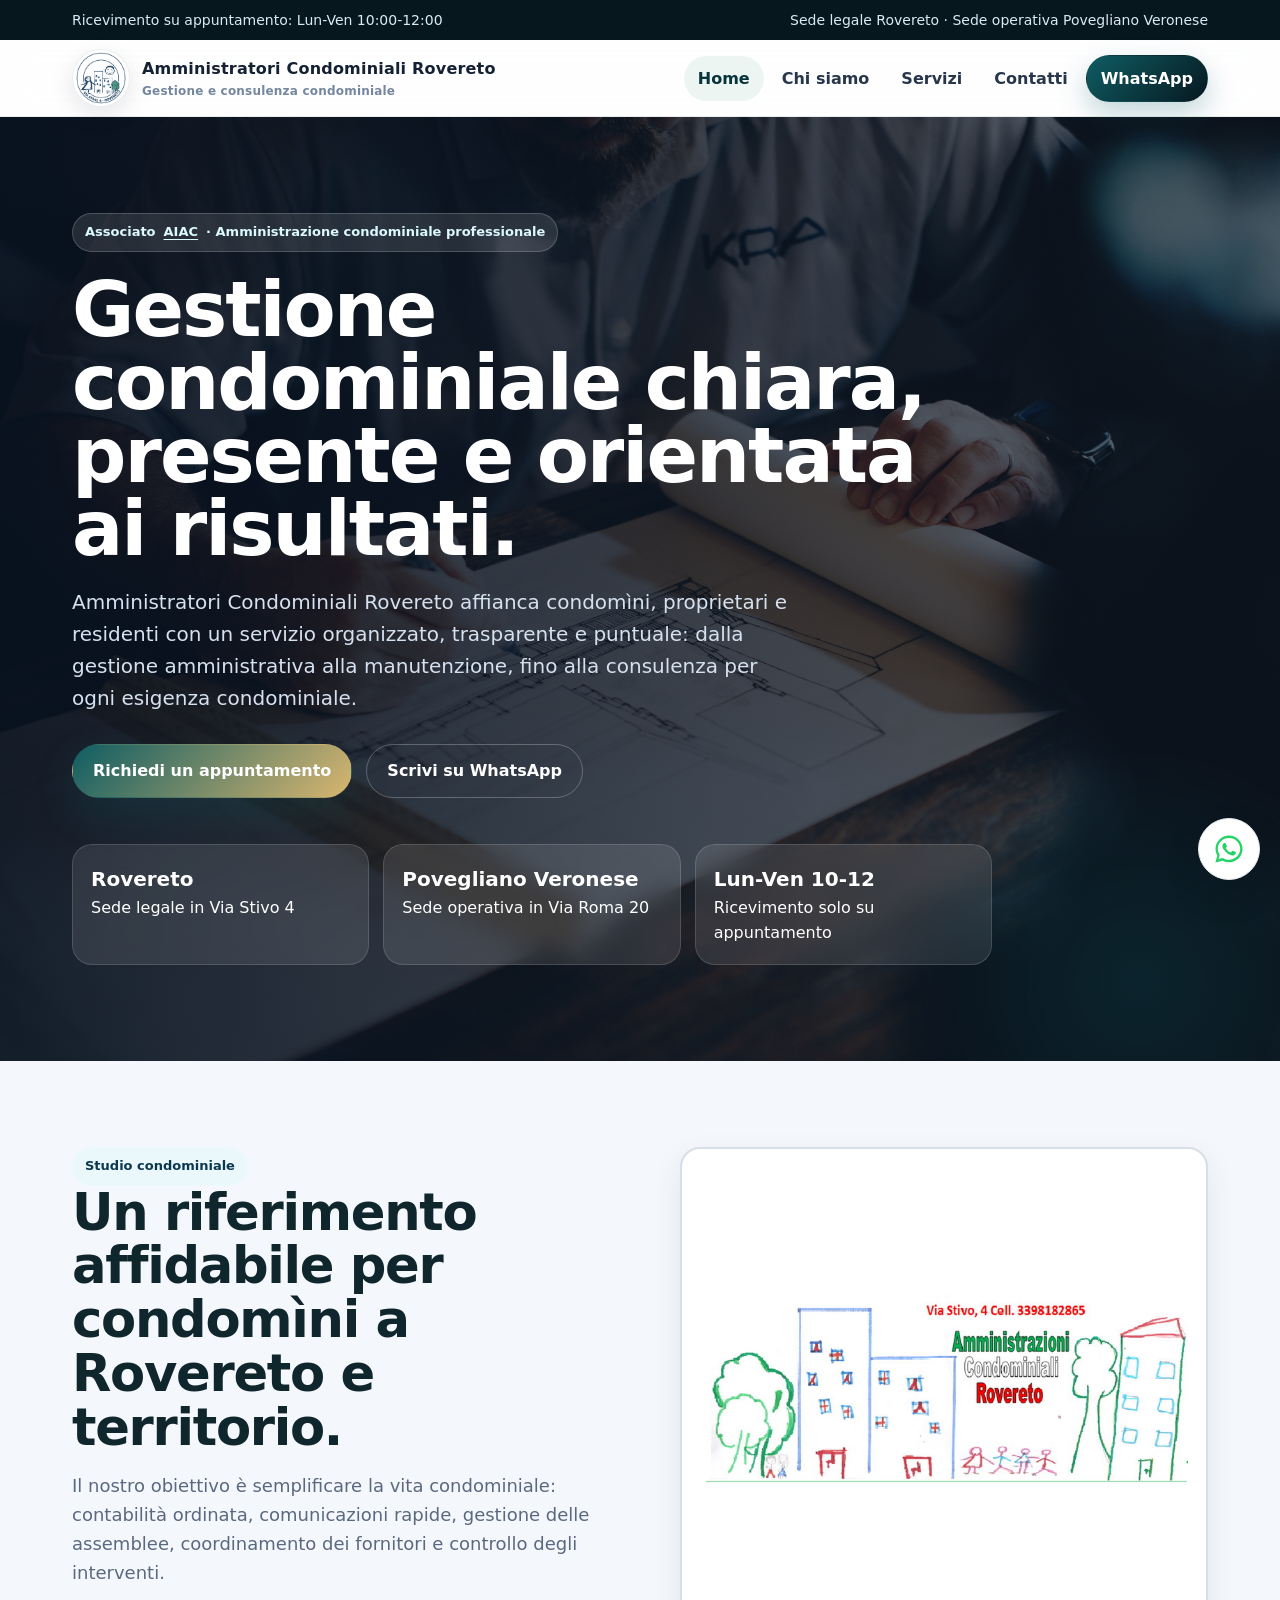
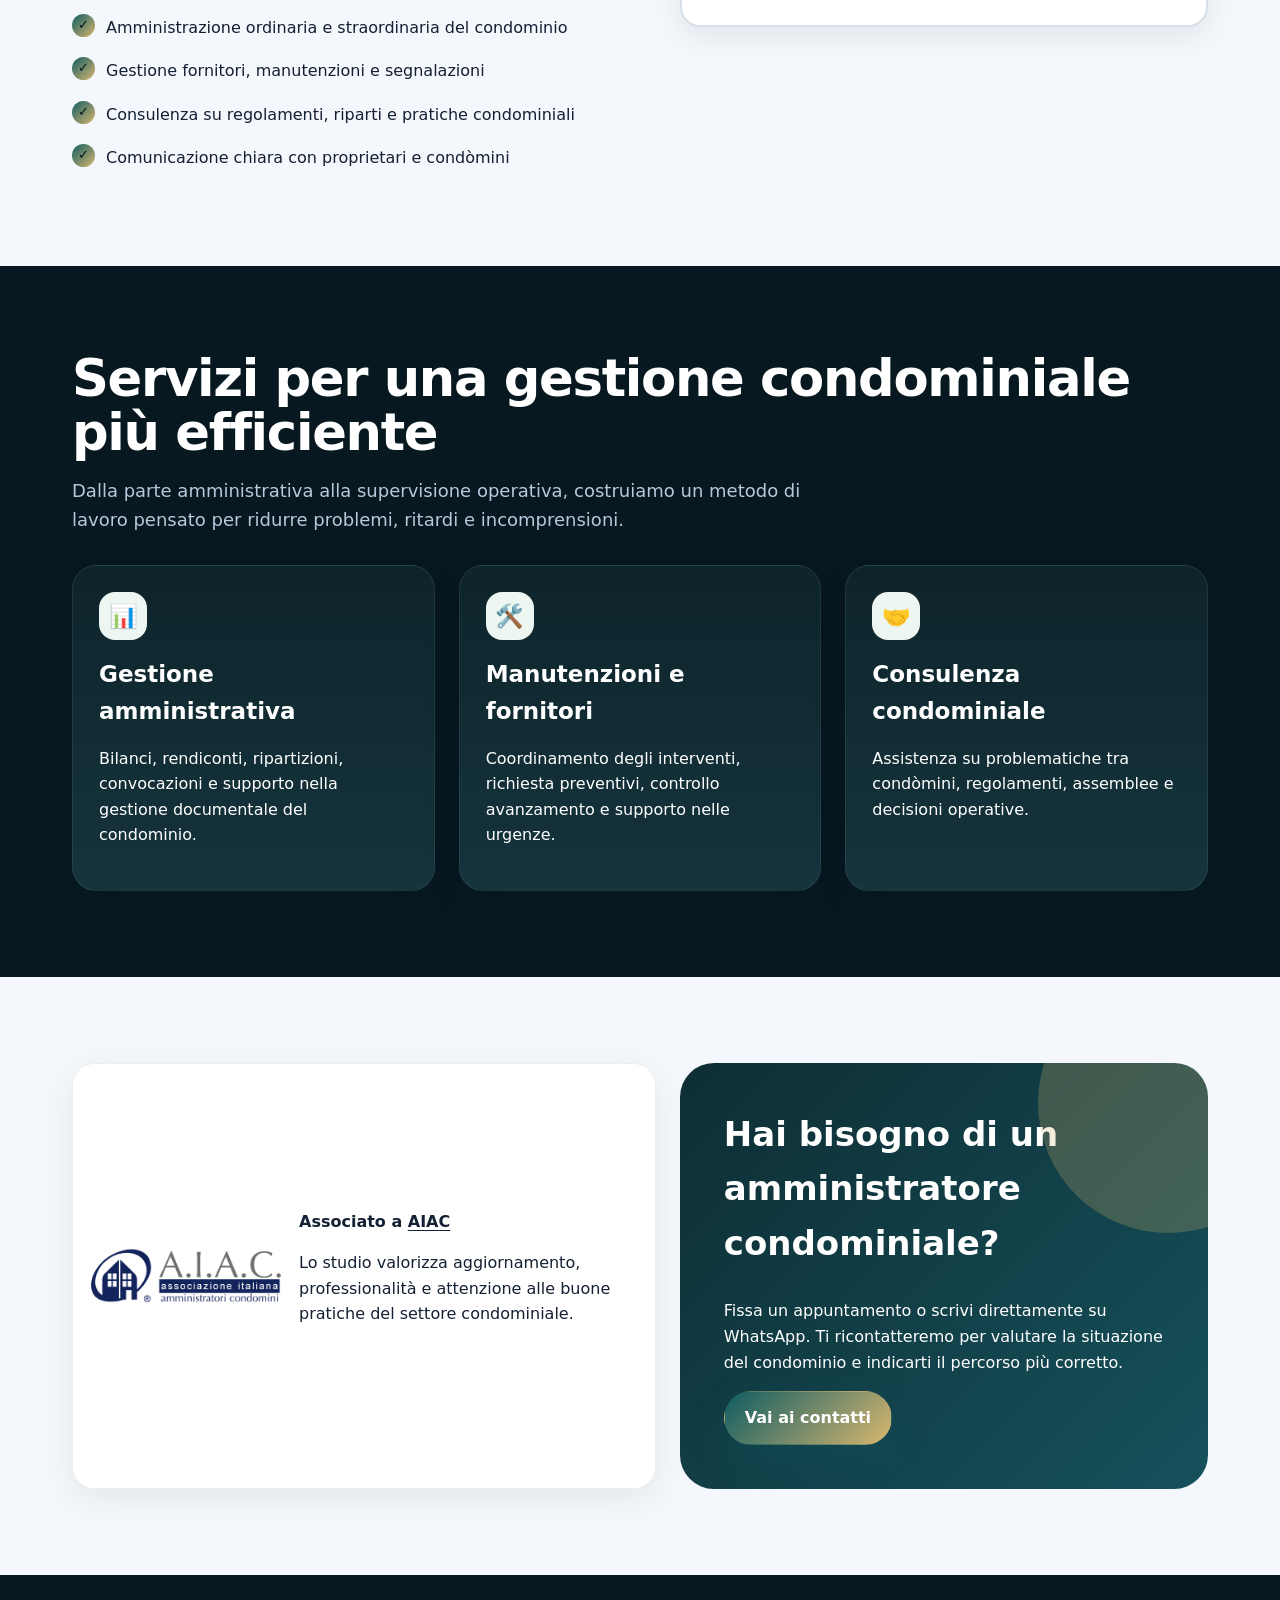
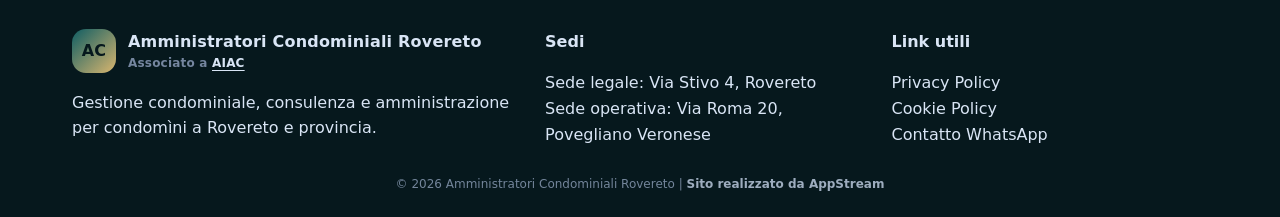
==== index.html @ 968f8b7e "Add files via upload" ====
<!doctype html><html lang="it"><head><meta charset="utf-8"><meta name="viewport" content="width=device-width,initial-scale=1"><title>Amministratori Condominiali Rovereto | Gestione condominiale professionale</title><meta name="description" content="Amministratori condominiali a Rovereto: gestione trasparente, consulenza, assemblee, manutenzioni e assistenza per condomìni. Ricevimento su appuntamento Lun-Ven 10-12."><link rel="stylesheet" href="assets/css/style.css"></head><body><div class="topbar"><div class="wrap"><span>Ricevimento su appuntamento: Lun-Ven 10:00-12:00</span><span>Sede legale Rovereto · Sede operativa Povegliano Veronese</span></div></div><header class="navbar"><div class="wrap navrow"><a class="brand" href="index.html"><img class="brand-logo" src="assets/img/logo-rovereto.png" alt="Amministratori Condominiali Rovereto"><span>Amministratori Condominiali Rovereto<small>Gestione e consulenza condominiale</small></span></a><button class="burger">☰</button><nav class="navlinks"><a class="active" href="index.html">Home</a><a href="chi-siamo.html">Chi siamo</a><a href="servizi.html">Servizi</a><a href="contatti.html">Contatti</a><a class="btn btn-dark cta-shine" data-whatsapp>WhatsApp</a></nav></div></header><main><section class="hero"><div class="wrap"><span class="eyebrow">Associato <a class="aiac-link" href="https://www.aiacondomini.it/" target="_blank" rel="noopener">AIAC</a> · Amministrazione condominiale professionale</span><h1>Gestione condominiale chiara, presente e orientata ai risultati.</h1><p>Amministratori Condominiali Rovereto affianca condomìni, proprietari e residenti con un servizio organizzato, trasparente e puntuale: dalla gestione amministrativa alla manutenzione, fino alla consulenza per ogni esigenza condominiale.</p><div class="hero-actions"><a class="btn btn-primary cta-shine" href="contatti.html">Richiedi un appuntamento</a><a class="btn btn-ghost cta-shine" data-whatsapp>Scrivi su WhatsApp</a></div><div class="hero-card"><div class="mini"><b>Rovereto</b><span>Sede legale in Via Stivo 4</span></div><div class="mini"><b>Povegliano Veronese</b><span>Sede operativa in Via Roma 20</span></div><div class="mini"><b>Lun-Ven 10-12</b><span>Ricevimento solo su appuntamento</span></div></div></div></section><section class="section"><div class="wrap grid grid-2"><div class="reveal"><span class="eyebrow" style="background:#eaf8fb;color:#0b3850">Studio condominiale</span><h2 class="title">Un riferimento affidabile per condomìni a Rovereto e territorio.</h2><p class="lead">Il nostro obiettivo è semplificare la vita condominiale: contabilità ordinata, comunicazioni rapide, gestione delle assemblee, coordinamento dei fornitori e controllo degli interventi.</p><ul class="check"><li>Amministrazione ordinaria e straordinaria del condominio</li><li>Gestione fornitori, manutenzioni e segnalazioni</li><li>Consulenza su regolamenti, riparti e pratiche condominiali</li><li>Comunicazione chiara con proprietari e condòmini</li></ul></div><img class="feature-img reveal" src="assets/img/building.jpg" alt="Edificio residenziale moderno per amministrazioni condominiali a Rovereto"></div></section><section class="section dark"><div class="wrap"><h2 class="title reveal">Servizi per una gestione condominiale più efficiente</h2><p class="lead reveal">Dalla parte amministrativa alla supervisione operativa, costruiamo un metodo di lavoro pensato per ridurre problemi, ritardi e incomprensioni.</p><div class="grid grid-3" style="margin-top:30px"><article class="card reveal"><div class="icon">📊</div><h3>Gestione amministrativa</h3><p>Bilanci, rendiconti, ripartizioni, convocazioni e supporto nella gestione documentale del condominio.</p></article><article class="card reveal"><div class="icon">🛠️</div><h3>Manutenzioni e fornitori</h3><p>Coordinamento degli interventi, richiesta preventivi, controllo avanzamento e supporto nelle urgenze.</p></article><article class="card reveal"><div class="icon">🤝</div><h3>Consulenza condominiale</h3><p>Assistenza su problematiche tra condòmini, regolamenti, assemblee e decisioni operative.</p></article></div></div></section><section class="section"><div class="wrap grid grid-2"><div class="aiac reveal"><img src="assets/img/aiac.png" alt="Logo AIAC Associazione Italiana Amministratori Condominiali"><div><b>Associato a <a class="aiac-link" href="https://www.aiacondomini.it/" target="_blank" rel="noopener">AIAC</a></b><p>Lo studio valorizza aggiornamento, professionalità e attenzione alle buone pratiche del settore condominiale.</p></div></div><div class="cta reveal"><h2 style="margin-top:0;font-size:34px">Hai bisogno di un amministratore condominiale?</h2><p>Fissa un appuntamento o scrivi direttamente su WhatsApp. Ti ricontatteremo per valutare la situazione del condominio e indicarti il percorso più corretto.</p><a class="btn btn-primary cta-shine" href="contatti.html">Vai ai contatti</a></div></div></section></main><footer class="footer"><div class="wrap footer-grid"><div><div class="brand"><span class="brand-mark">AC</span><span>Amministratori Condominiali Rovereto<small>Associato a <a class="aiac-link" href="https://www.aiacondomini.it/" target="_blank" rel="noopener">AIAC</a></small></span></div><p>Gestione condominiale, consulenza e amministrazione per condomìni a Rovereto e provincia.</p></div><div><b>Sedi</b><p>Sede legale: Via Stivo 4, Rovereto<br>Sede operativa: Via Roma 20, Povegliano Veronese</p></div><div><b>Link utili</b><p><a href="privacy.html">Privacy Policy</a><br><a href="cookie-policy.html">Cookie Policy</a><br><a data-whatsapp>Contatto WhatsApp</a></p></div></div><div class="appstream-credit">© 2026 Amministratori Condominiali Rovereto | <a href="https://www.appstream.it" target="_blank">Sito realizzato da AppStream</a></div></footer><a class="whatsapp" data-whatsapp aria-label="Scrivi su WhatsApp"></a><script src="assets/js/main.js"></script></body></html>
---- assets/css/style.css ----
:root{--bg:#071820;--panel:#0e242b;--panel2:#15343d;--text:#f8f6ef;--muted:#9fb1b8;--brand:#0f5d63;--brand2:#d9b66f;--gold:#d9b66f;--white:#fff;--shadow:0 24px 80px rgba(7,24,32,.25);--radius:24px}*{box-sizing:border-box}html{scroll-behavior:smooth}body{margin:0;font-family:Inter,system-ui,-apple-system,Segoe UI,Roboto,Arial,sans-serif;background:#f4f7fb;color:#142033;line-height:1.6}a{color:inherit;text-decoration:none}img{max-width:100%;display:block}.topbar{background:#06181d;color:#dce8f7;font-size:14px}.wrap{max-width:1180px;margin:auto;padding:0 22px}.topbar .wrap{display:flex;justify-content:space-between;gap:14px;padding-top:9px;padding-bottom:9px}.brand{display:flex;align-items:center;gap:12px;font-weight:900;letter-spacing:.2px}.brand-mark{width:44px;height:44px;border-radius:14px;background:linear-gradient(135deg,var(--brand),var(--brand2));display:grid;place-items:center;color:#06181d;font-weight:900}.brand-logo{width:58px;height:58px;object-fit:contain;border-radius:50%;background:#fff;box-shadow:0 8px 24px rgba(7,24,32,.10);border:1px solid rgba(15,32,57,.08);flex:0 0 auto}.brand small{display:block;color:#75869f;font-weight:700;font-size:12px}.navbar{position:sticky;top:0;z-index:50;background:rgba(255,255,255,.88);backdrop-filter:blur(16px);border-bottom:1px solid rgba(15,32,57,.08)}.navrow{height:76px;display:flex;align-items:center;justify-content:space-between;gap:18px}.navlinks{display:flex;align-items:center;gap:4px}.navlinks a{padding:10px 14px;border-radius:999px;color:#27364b;font-weight:750}.navlinks a:hover,.navlinks a.active{background:#edf5f2;color:#07333a}.burger{display:none;border:0;background:#0f2b33;color:#fff;border-radius:12px;padding:10px 12px;font-size:22px}.btn{display:inline-flex;align-items:center;justify-content:center;gap:10px;border-radius:999px;padding:13px 20px;font-weight:850;border:1px solid transparent;transition:.2s;cursor:pointer}.btn-primary{background:linear-gradient(135deg,var(--brand),var(--brand2));color:#071820;box-shadow:0 14px 36px rgba(217,182,111,.28)}.btn-primary:hover{transform:translateY(-2px)}.btn-ghost{border-color:rgba(255,255,255,.25);color:#fff}.btn-dark{background:#071820;color:#fff}.hero{position:relative;isolation:isolate;min-height:620px;background:linear-gradient(90deg,rgba(7,17,31,.92),rgba(7,17,31,.62)),url('../img/hero.jpg') center/cover no-repeat;color:#fff;overflow:hidden}.hero:before{content:"";position:absolute;inset:auto -120px -180px auto;width:520px;height:520px;background:radial-gradient(circle,var(--brand),transparent 65%);opacity:.25;filter:blur(8px);z-index:-1}.hero .wrap{padding-top:96px;padding-bottom:96px}.eyebrow{display:inline-flex;gap:8px;align-items:center;background:rgba(255,255,255,.11);border:1px solid rgba(255,255,255,.18);padding:8px 12px;border-radius:999px;color:#dbf9ff;font-weight:800;font-size:13px}.hero h1{font-size:clamp(40px,6vw,76px);line-height:.96;margin:22px 0 20px;max-width:900px;letter-spacing:-2px}.hero p{font-size:20px;max-width:720px;color:#d6e1ef}.hero-actions{display:flex;flex-wrap:wrap;gap:14px;margin-top:30px}.hero-card{margin-top:46px;display:grid;grid-template-columns:repeat(3,1fr);gap:14px;max-width:920px}.mini{background:rgba(255,255,255,.1);border:1px solid rgba(255,255,255,.14);padding:18px;border-radius:20px;backdrop-filter:blur(12px)}.mini b{display:block;font-size:20px}.section{padding:86px 0}.section.dark{background:var(--bg);color:#fff}.grid{display:grid;gap:24px}.grid-2{grid-template-columns:1.05fr .95fr}.grid-3{grid-template-columns:repeat(3,1fr)}.title{font-size:clamp(32px,4vw,52px);line-height:1.05;margin:0 0 18px;letter-spacing:-1.3px;color:#10262d}.dark .title{color:#fff}.lead{font-size:18px;color:#5b6980;max-width:760px}.dark .lead{color:#b9c8db}.card{background:#fff;border:1px solid rgba(15,32,57,.08);border-radius:var(--radius);padding:26px;box-shadow:0 12px 40px rgba(13,31,55,.06)}.dark .card{background:linear-gradient(180deg,var(--panel),var(--panel2));border-color:rgba(255,255,255,.08)}.card h3{margin:0 0 10px;font-size:23px}.icon{width:48px;height:48px;border-radius:16px;background:#eef6f1;display:grid;place-items:center;margin-bottom:16px;font-size:23px}.feature-img{border-radius:20px;min-height:480px;width:100%;object-fit:contain;background:#fff;border:2px solid #d8dee8;padding:18px;box-shadow:0 10px 30px rgba(0,0,0,.08);transition:.3s ease}.check{list-style:none;padding:0;margin:18px 0 0}.check li{padding:9px 0 9px 34px;position:relative}.check li:before{content:'✓';position:absolute;left:0;top:8px;width:23px;height:23px;border-radius:50%;background:linear-gradient(135deg,var(--brand),var(--brand2));color:#06181d;display:grid;place-items:center;font-weight:900;font-size:13px}.aiac{display:flex;align-items:center;gap:18px;background:#fff;border-radius:22px;padding:18px;border:1px solid rgba(15,32,57,.08);box-shadow:0 10px 35px rgba(13,31,55,.07)}.aiac img{width:190px}.cta{background:linear-gradient(135deg,#0e2d34,#16525c);color:#fff;border-radius:34px;padding:44px;position:relative;overflow:hidden}.cta:after{content:"";position:absolute;right:-90px;top:-90px;width:260px;height:260px;border-radius:50%;background:rgba(217,182,111,.24)}.form{display:grid;gap:13px}.form input,.form textarea,.form select{width:100%;border:1px solid #d9e2ed;border-radius:14px;padding:14px 15px;font:inherit}.form textarea{min-height:150px}.footer{background:#06181d;color:#d9e5f5;padding:54px 0 24px}.footer-grid{display:grid;grid-template-columns:1.4fr 1fr 1fr;gap:30px}.footer a{color:#d9e5f5}.subfooter{border-top:1px solid rgba(255,255,255,.1);margin-top:34px;padding-top:20px;color:#91a2b8;font-size:14px}.whatsapp{position:fixed;right:20px;bottom:20px;z-index:60;width:62px;height:62px;border-radius:50%;background:#fff;color:#25D366;display:grid;place-items:center;font-size:0;border:1px solid #e5e7eb;box-shadow:0 14px 34px rgba(7,24,32,.18);transition:transform .22s ease,box-shadow .22s ease,border-color .22s ease;animation:none}.whatsapp:before{content:"";width:34px;height:34px;background:url("data:image/svg+xml,%3Csvg xmlns='http://www.w3.org/2000/svg' viewBox='0 0 32 32'%3E%3Cpath fill='%2325D366' d='M16.01 3.2C9 3.2 3.3 8.84 3.3 15.8c0 2.24.6 4.42 1.74 6.34L3.2 28.8l6.84-1.79a12.78 12.78 0 0 0 5.97 1.48c7.01 0 12.71-5.64 12.71-12.6S23.02 3.2 16.01 3.2Zm0 22.9c-1.9 0-3.75-.5-5.37-1.46l-.38-.22-4.06 1.06 1.08-3.92-.25-.4a10.2 10.2 0 0 1-1.56-5.36c0-5.64 4.73-10.23 10.54-10.23s10.54 4.59 10.54 10.23S21.82 26.1 16.01 26.1Z'/%3E%3Cpath fill='%2325D366' d='M21.77 18.63c-.31-.16-1.84-.9-2.12-1-.28-.1-.49-.16-.7.16-.2.3-.8 1-.98 1.2-.18.2-.36.23-.67.08-.31-.16-1.31-.48-2.5-1.53-.92-.82-1.55-1.84-1.73-2.15-.18-.31-.02-.48.14-.63.14-.14.31-.36.47-.54.16-.18.2-.31.31-.52.1-.2.05-.39-.03-.55-.08-.16-.7-1.68-.95-2.3-.25-.6-.5-.52-.7-.53h-.6c-.2 0-.55.08-.83.39-.28.31-1.1 1.07-1.1 2.6s1.13 3.02 1.28 3.23c.16.2 2.21 3.35 5.35 4.7.75.32 1.33.51 1.79.65.75.24 1.43.2 1.97.12.6-.09 1.84-.75 2.1-1.48.26-.73.26-1.36.18-1.49-.08-.13-.28-.2-.6-.36Z'/%3E%3C/svg%3E") center/contain no-repeat}.whatsapp:hover{transform:scale(1.08);box-shadow:0 18px 42px rgba(7,24,32,.24);border-color:#d1d5db}@keyframes pulse{0%{box-shadow:0 0 0 0 rgba(37,211,102,.45)}70%{box-shadow:0 0 0 18px rgba(37,211,102,0)}100%{box-shadow:0 0 0 0 rgba(37,211,102,0)}}.reveal{opacity:0;transform:translateY(22px);transition:.7s}.reveal.show{opacity:1;transform:none}.page-hero{background:linear-gradient(135deg,#071820,#17454d);color:#fff;padding:86px 0}.page-hero h1{font-size:clamp(38px,5vw,64px);line-height:1;margin:0 0 14px}.breadcrumbs{color:#b7c7db;font-weight:700}.mapbox{border:0;width:100%;height:350px;border-radius:24px;filter:grayscale(.15)}@media(max-width:860px){.topbar .wrap{flex-direction:column}.burger{display:block}.navlinks{display:none;position:absolute;left:22px;right:22px;top:78px;background:#fff;border-radius:20px;padding:12px;box-shadow:var(--shadow);flex-direction:column;align-items:stretch}.navlinks.open{display:flex}.navlinks a{display:block}.navrow{height:72px}.hero .wrap{padding-top:72px}.hero-card,.grid-2,.grid-3,.footer-grid{grid-template-columns:1fr}.hero-card{max-width:none}.feature-img{border-radius:20px;min-height:480px;width:100%;object-fit:contain;background:#fff;border:2px solid #d8dee8;padding:18px;box-shadow:0 10px 30px rgba(0,0,0,.08);transition:.3s ease}.section{padding:62px 0}.cta{padding:30px}.aiac{align-items:flex-start;flex-direction:column}.aiac img{width:170px}} 

/* CTA premium shine */
.navlinks a.btn-dark{color:#fff !important;background:linear-gradient(135deg,#0f5d63,#071820);box-shadow:0 12px 28px rgba(15,93,99,.25)}
.cta-shine{position:relative;overflow:hidden;isolation:isolate}
.cta-shine:before{content:"";position:absolute;top:-80%;left:-35%;width:34%;height:260%;background:linear-gradient(115deg,transparent,rgba(255,255,255,.55),transparent);transform:translateX(-180%) rotate(12deg);transition:transform .75s ease;z-index:-1}
.cta-shine:hover:before{transform:translateX(520%) rotate(12deg)}
.btn-primary{background:linear-gradient(135deg,#0f5d63,#d9b66f);color:#fff;box-shadow:0 16px 38px rgba(15,93,99,.24)}
.btn-primary:hover,.btn-dark:hover,.btn-ghost:hover{transform:translateY(-3px);box-shadow:0 18px 42px rgba(7,24,32,.22)}
.aiac-link{text-decoration:underline;text-underline-offset:3px;font-weight:900}
.aiac a img{transition:.25s}
.aiac a:hover img{transform:scale(1.03)}

/* Footer AppStream credit - centered and discreet */
.appstream-credit{
  width:100%;
  max-width:1180px;
  margin:12px auto 0;
  padding:0 22px;
  text-align:center;
  color:#7f91a8;
  font-size:12px;
  line-height:1.5;
  opacity:.9;
}
.appstream-credit a{
  color:#aebdd0;
  font-weight:700;
  text-decoration:none;
}
.appstream-credit a:hover{
  color:#d9b66f;
  text-decoration:underline;
  text-underline-offset:3px;
}

@media(max-width:860px){.brand-logo{width:50px;height:50px}.whatsapp{bottom:86px}}

.feature-img:hover{transform:scale(1.02)}
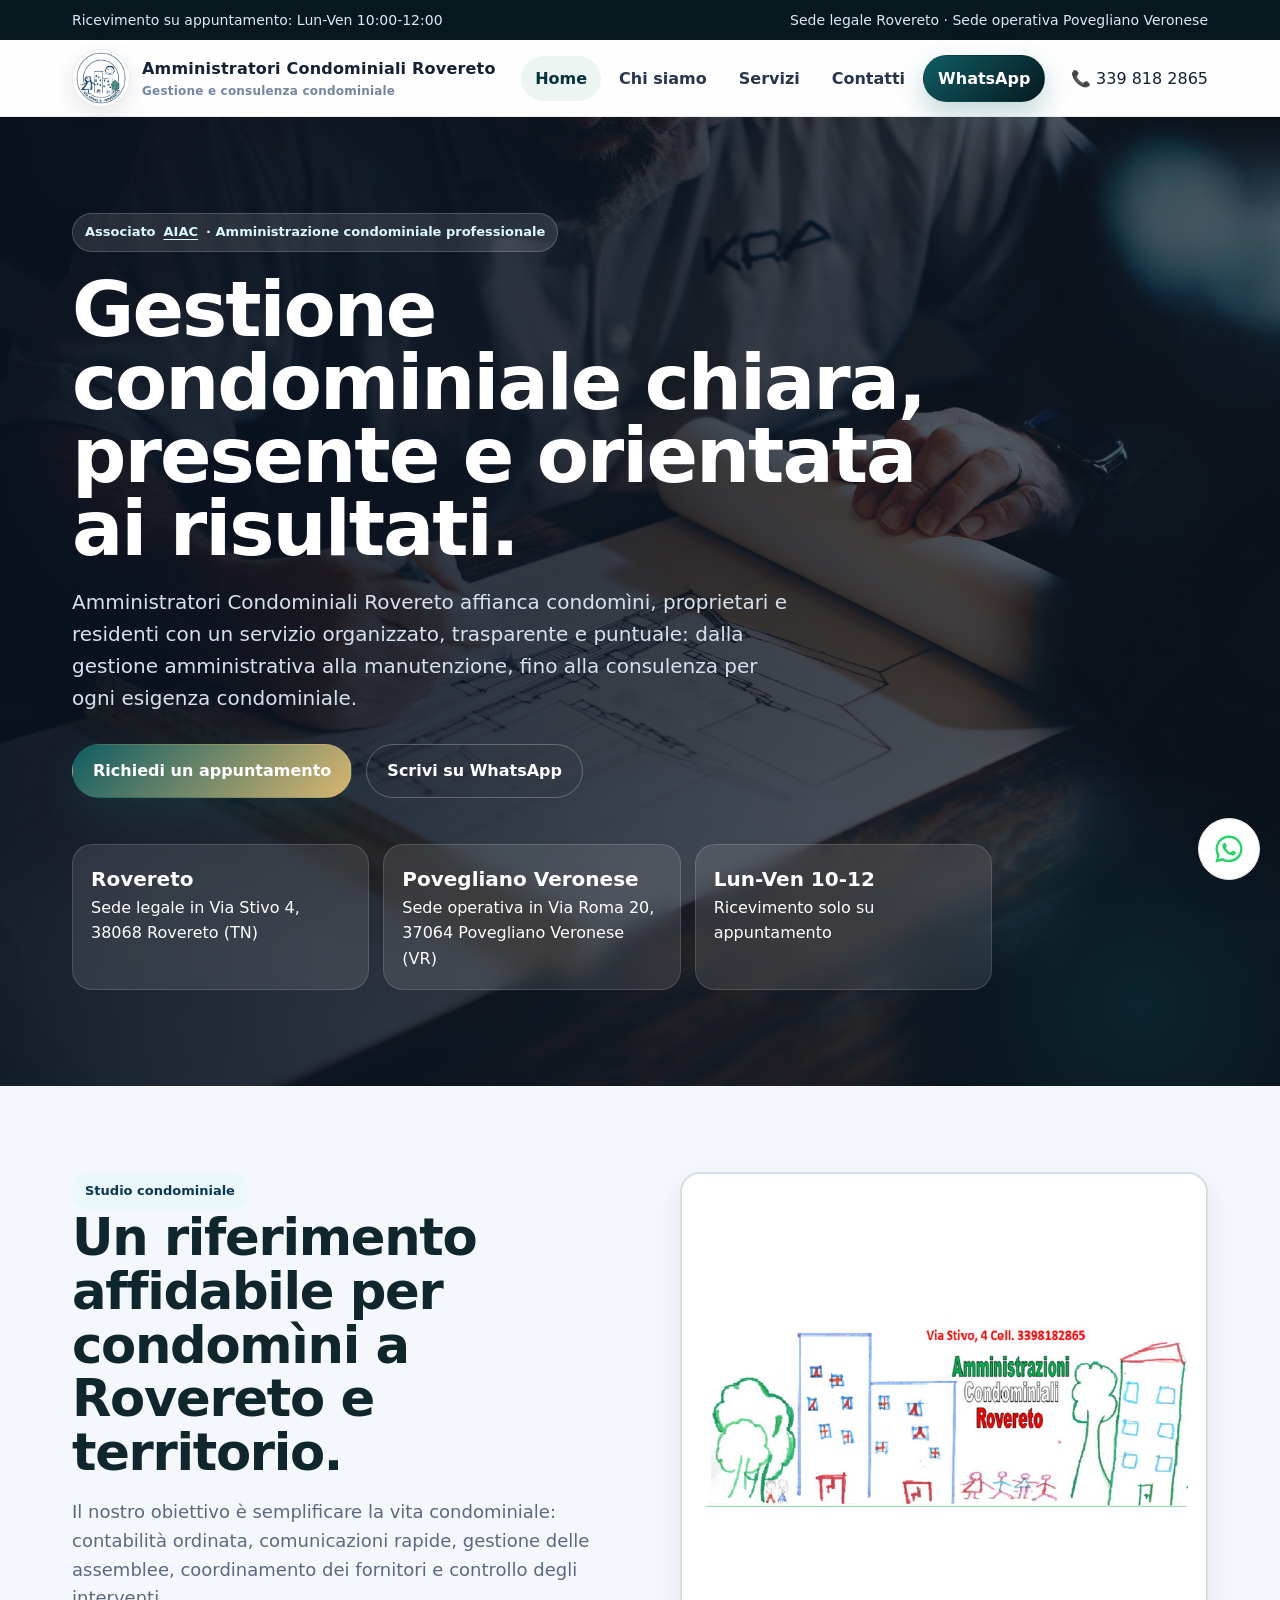
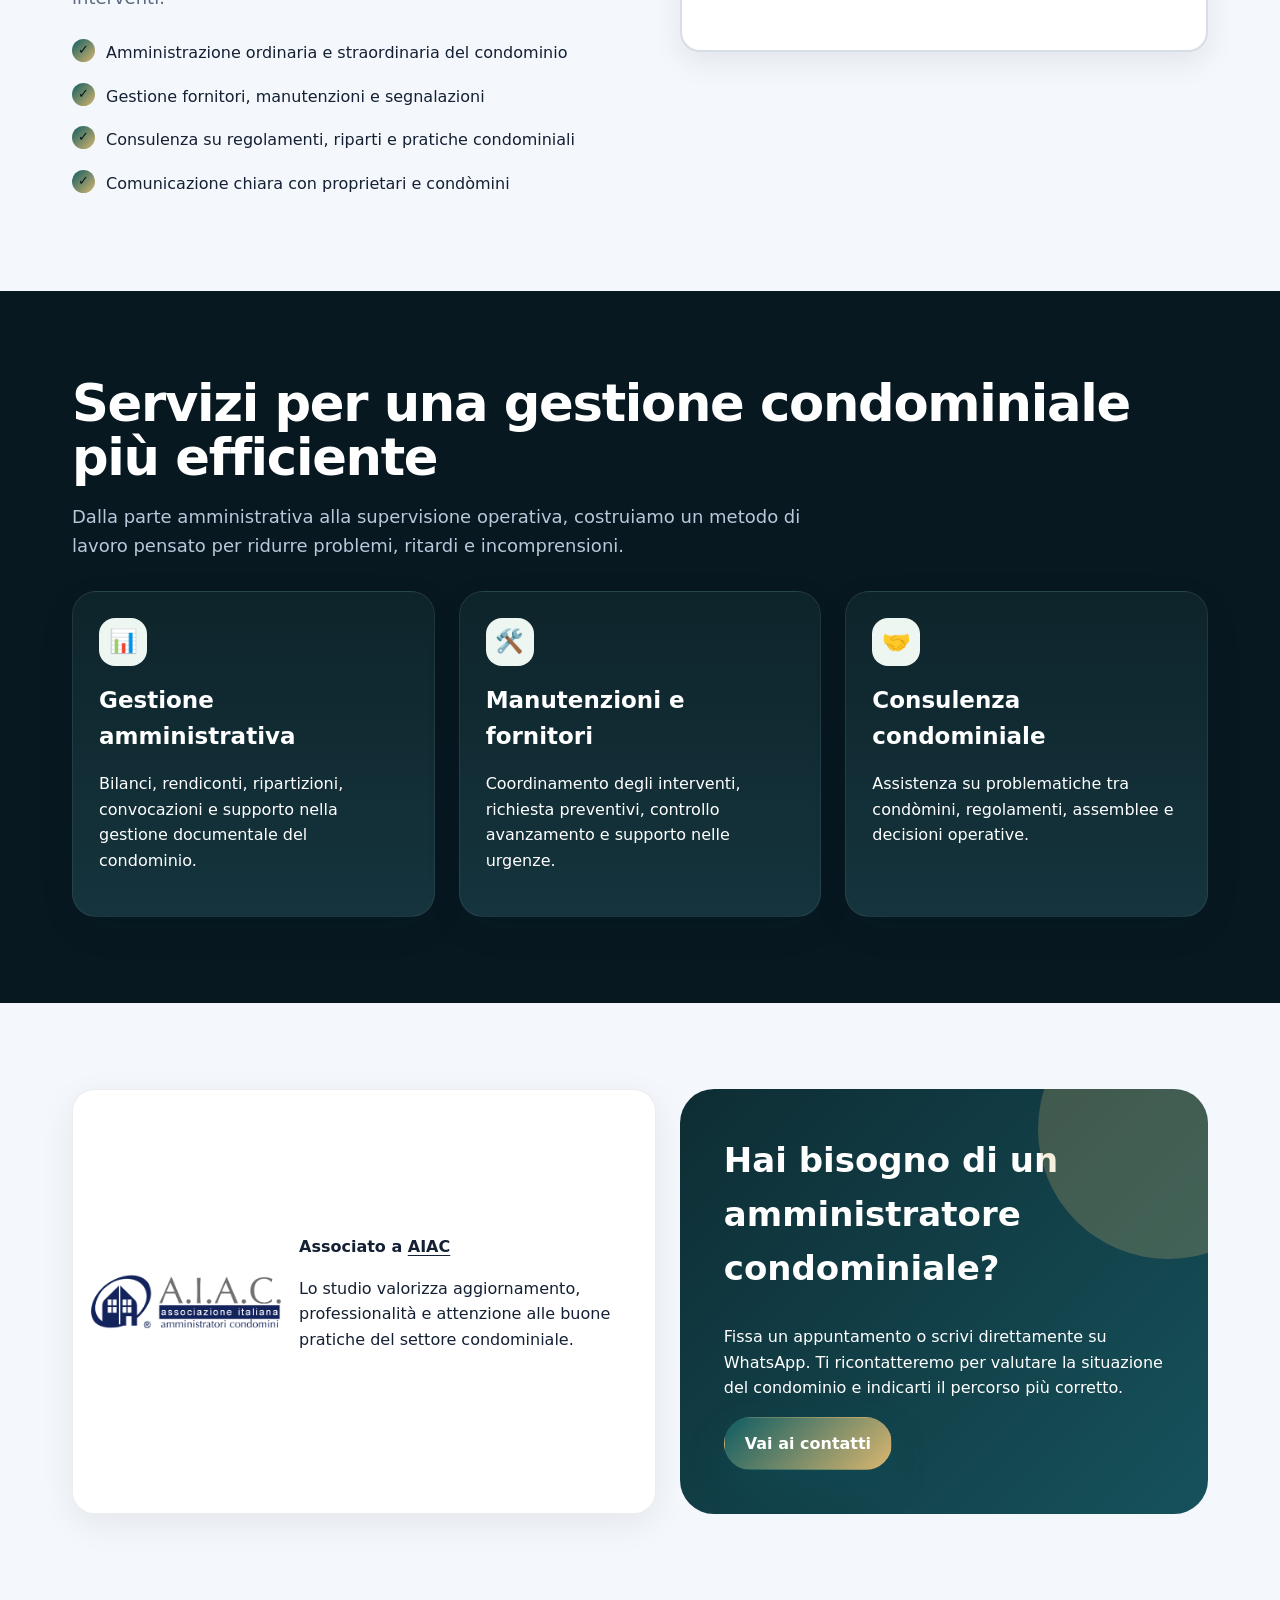
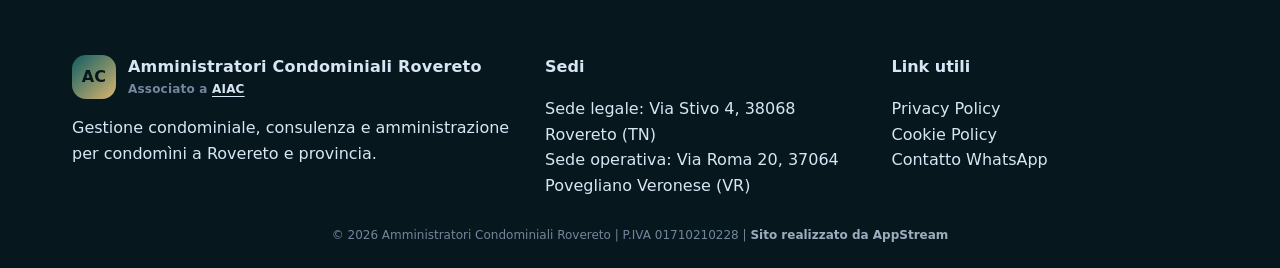
==== commit 0140a99f: "Add files via upload" ====
--- a/index.html
+++ b/index.html
@@ -1 +1 @@
-<!doctype html><html lang="it"><head><meta charset="utf-8"><meta name="viewport" content="width=device-width,initial-scale=1"><title>Amministratori Condominiali Rovereto | Gestione condominiale professionale</title><meta name="description" content="Amministratori condominiali a Rovereto: gestione trasparente, consulenza, assemblee, manutenzioni e assistenza per condomìni. Ricevimento su appuntamento Lun-Ven 10-12."><link rel="stylesheet" href="assets/css/style.css"></head><body><div class="topbar"><div class="wrap"><span>Ricevimento su appuntamento: Lun-Ven 10:00-12:00</span><span>Sede legale Rovereto · Sede operativa Povegliano Veronese</span></div></div><header class="navbar"><div class="wrap navrow"><a class="brand" href="index.html"><img class="brand-logo" src="assets/img/logo-rovereto.png" alt="Amministratori Condominiali Rovereto"><span>Amministratori Condominiali Rovereto<small>Gestione e consulenza condominiale</small></span></a><button class="burger">☰</button><nav class="navlinks"><a class="active" href="index.html">Home</a><a href="chi-siamo.html">Chi siamo</a><a href="servizi.html">Servizi</a><a href="contatti.html">Contatti</a><a class="btn btn-dark cta-shine" data-whatsapp>WhatsApp</a></nav></div></header><main><section class="hero"><div class="wrap"><span class="eyebrow">Associato <a class="aiac-link" href="https://www.aiacondomini.it/" target="_blank" rel="noopener">AIAC</a> · Amministrazione condominiale professionale</span><h1>Gestione condominiale chiara, presente e orientata ai risultati.</h1><p>Amministratori Condominiali Rovereto affianca condomìni, proprietari e residenti con un servizio organizzato, trasparente e puntuale: dalla gestione amministrativa alla manutenzione, fino alla consulenza per ogni esigenza condominiale.</p><div class="hero-actions"><a class="btn btn-primary cta-shine" href="contatti.html">Richiedi un appuntamento</a><a class="btn btn-ghost cta-shine" data-whatsapp>Scrivi su WhatsApp</a></div><div class="hero-card"><div class="mini"><b>Rovereto</b><span>Sede legale in Via Stivo 4</span></div><div class="mini"><b>Povegliano Veronese</b><span>Sede operativa in Via Roma 20</span></div><div class="mini"><b>Lun-Ven 10-12</b><span>Ricevimento solo su appuntamento</span></div></div></div></section><section class="section"><div class="wrap grid grid-2"><div class="reveal"><span class="eyebrow" style="background:#eaf8fb;color:#0b3850">Studio condominiale</span><h2 class="title">Un riferimento affidabile per condomìni a Rovereto e territorio.</h2><p class="lead">Il nostro obiettivo è semplificare la vita condominiale: contabilità ordinata, comunicazioni rapide, gestione delle assemblee, coordinamento dei fornitori e controllo degli interventi.</p><ul class="check"><li>Amministrazione ordinaria e straordinaria del condominio</li><li>Gestione fornitori, manutenzioni e segnalazioni</li><li>Consulenza su regolamenti, riparti e pratiche condominiali</li><li>Comunicazione chiara con proprietari e condòmini</li></ul></div><img class="feature-img reveal" src="assets/img/building.jpg" alt="Edificio residenziale moderno per amministrazioni condominiali a Rovereto"></div></section><section class="section dark"><div class="wrap"><h2 class="title reveal">Servizi per una gestione condominiale più efficiente</h2><p class="lead reveal">Dalla parte amministrativa alla supervisione operativa, costruiamo un metodo di lavoro pensato per ridurre problemi, ritardi e incomprensioni.</p><div class="grid grid-3" style="margin-top:30px"><article class="card reveal"><div class="icon">📊</div><h3>Gestione amministrativa</h3><p>Bilanci, rendiconti, ripartizioni, convocazioni e supporto nella gestione documentale del condominio.</p></article><article class="card reveal"><div class="icon">🛠️</div><h3>Manutenzioni e fornitori</h3><p>Coordinamento degli interventi, richiesta preventivi, controllo avanzamento e supporto nelle urgenze.</p></article><article class="card reveal"><div class="icon">🤝</div><h3>Consulenza condominiale</h3><p>Assistenza su problematiche tra condòmini, regolamenti, assemblee e decisioni operative.</p></article></div></div></section><section class="section"><div class="wrap grid grid-2"><div class="aiac reveal"><img src="assets/img/aiac.png" alt="Logo AIAC Associazione Italiana Amministratori Condominiali"><div><b>Associato a <a class="aiac-link" href="https://www.aiacondomini.it/" target="_blank" rel="noopener">AIAC</a></b><p>Lo studio valorizza aggiornamento, professionalità e attenzione alle buone pratiche del settore condominiale.</p></div></div><div class="cta reveal"><h2 style="margin-top:0;font-size:34px">Hai bisogno di un amministratore condominiale?</h2><p>Fissa un appuntamento o scrivi direttamente su WhatsApp. Ti ricontatteremo per valutare la situazione del condominio e indicarti il percorso più corretto.</p><a class="btn btn-primary cta-shine" href="contatti.html">Vai ai contatti</a></div></div></section></main><footer class="footer"><div class="wrap footer-grid"><div><div class="brand"><span class="brand-mark">AC</span><span>Amministratori Condominiali Rovereto<small>Associato a <a class="aiac-link" href="https://www.aiacondomini.it/" target="_blank" rel="noopener">AIAC</a></small></span></div><p>Gestione condominiale, consulenza e amministrazione per condomìni a Rovereto e provincia.</p></div><div><b>Sedi</b><p>Sede legale: Via Stivo 4, Rovereto<br>Sede operativa: Via Roma 20, Povegliano Veronese</p></div><div><b>Link utili</b><p><a href="privacy.html">Privacy Policy</a><br><a href="cookie-policy.html">Cookie Policy</a><br><a data-whatsapp>Contatto WhatsApp</a></p></div></div><div class="appstream-credit">© 2026 Amministratori Condominiali Rovereto | <a href="https://www.appstream.it" target="_blank">Sito realizzato da AppStream</a></div></footer><a class="whatsapp" data-whatsapp aria-label="Scrivi su WhatsApp"></a><script src="assets/js/main.js"></script></body></html>
+<!doctype html><html lang="it"><head><meta charset="utf-8"><meta name="viewport" content="width=device-width,initial-scale=1"><title>Amministratori Condominiali Rovereto | Gestione condominiale professionale</title><meta name="description" content="Amministratori condominiali a Rovereto: gestione trasparente, consulenza, assemblee, manutenzioni e assistenza per condomìni. Ricevimento su appuntamento Lun-Ven 10-12."><link rel="stylesheet" href="assets/css/style.css"></head><body><div class="topbar"><div class="wrap"><span>Ricevimento su appuntamento: Lun-Ven 10:00-12:00</span><span>Sede legale Rovereto · Sede operativa Povegliano Veronese</span></div></div><header class="navbar"><div class="wrap navrow"><a class="brand" href="index.html"><img class="brand-logo" src="assets/img/logo-rovereto.png" alt="Amministratori Condominiali Rovereto"><span>Amministratori Condominiali Rovereto<small>Gestione e consulenza condominiale</small></span></a><button class="burger">☰</button><nav class="navlinks"><a class="active" href="index.html">Home</a><a href="chi-siamo.html">Chi siamo</a><a href="servizi.html">Servizi</a><a href="contatti.html">Contatti</a><a class="btn btn-dark cta-shine" data-whatsapp>WhatsApp</a></nav><div class="header-phone">📞 <a href="tel:+393398182865">339 818 2865</a></div></div></header><main><section class="hero"><div class="wrap"><span class="eyebrow">Associato <a class="aiac-link" href="https://www.aiacondomini.it/" target="_blank" rel="noopener">AIAC</a> · Amministrazione condominiale professionale</span><h1>Gestione condominiale chiara, presente e orientata ai risultati.</h1><p>Amministratori Condominiali Rovereto affianca condomìni, proprietari e residenti con un servizio organizzato, trasparente e puntuale: dalla gestione amministrativa alla manutenzione, fino alla consulenza per ogni esigenza condominiale.</p><div class="hero-actions"><a class="btn btn-primary cta-shine" href="contatti.html">Richiedi un appuntamento</a><a class="btn btn-ghost cta-shine" data-whatsapp>Scrivi su WhatsApp</a></div><div class="hero-card"><div class="mini"><b>Rovereto</b><span>Sede legale in Via Stivo 4, 38068 Rovereto (TN)</span></div><div class="mini"><b>Povegliano Veronese</b><span>Sede operativa in Via Roma 20, 37064 Povegliano Veronese (VR)</span></div><div class="mini"><b>Lun-Ven 10-12</b><span>Ricevimento solo su appuntamento</span></div></div></div></section><section class="section"><div class="wrap grid grid-2"><div class="reveal"><span class="eyebrow" style="background:#eaf8fb;color:#0b3850">Studio condominiale</span><h2 class="title">Un riferimento affidabile per condomìni a Rovereto e territorio.</h2><p class="lead">Il nostro obiettivo è semplificare la vita condominiale: contabilità ordinata, comunicazioni rapide, gestione delle assemblee, coordinamento dei fornitori e controllo degli interventi.</p><ul class="check"><li>Amministrazione ordinaria e straordinaria del condominio</li><li>Gestione fornitori, manutenzioni e segnalazioni</li><li>Consulenza su regolamenti, riparti e pratiche condominiali</li><li>Comunicazione chiara con proprietari e condòmini</li></ul></div><img class="feature-img reveal" src="assets/img/building.jpg" alt="Edificio residenziale moderno per amministrazioni condominiali a Rovereto"></div></section><section class="section dark"><div class="wrap"><h2 class="title reveal">Servizi per una gestione condominiale più efficiente</h2><p class="lead reveal">Dalla parte amministrativa alla supervisione operativa, costruiamo un metodo di lavoro pensato per ridurre problemi, ritardi e incomprensioni.</p><div class="grid grid-3" style="margin-top:30px"><article class="card reveal"><div class="icon">📊</div><h3>Gestione amministrativa</h3><p>Bilanci, rendiconti, ripartizioni, convocazioni e supporto nella gestione documentale del condominio.</p></article><article class="card reveal"><div class="icon">🛠️</div><h3>Manutenzioni e fornitori</h3><p>Coordinamento degli interventi, richiesta preventivi, controllo avanzamento e supporto nelle urgenze.</p></article><article class="card reveal"><div class="icon">🤝</div><h3>Consulenza condominiale</h3><p>Assistenza su problematiche tra condòmini, regolamenti, assemblee e decisioni operative.</p></article></div></div></section><section class="section"><div class="wrap grid grid-2"><div class="aiac reveal"><img src="assets/img/aiac.png" alt="Logo AIAC Associazione Italiana Amministratori Condominiali"><div><b>Associato a <a class="aiac-link" href="https://www.aiacondomini.it/" target="_blank" rel="noopener">AIAC</a></b><p>Lo studio valorizza aggiornamento, professionalità e attenzione alle buone pratiche del settore condominiale.</p></div></div><div class="cta reveal"><h2 style="margin-top:0;font-size:34px">Hai bisogno di un amministratore condominiale?</h2><p>Fissa un appuntamento o scrivi direttamente su WhatsApp. Ti ricontatteremo per valutare la situazione del condominio e indicarti il percorso più corretto.</p><a class="btn btn-primary cta-shine" href="contatti.html">Vai ai contatti</a></div></div></section></main><footer class="footer"><div class="wrap footer-grid"><div><div class="brand"><span class="brand-mark">AC</span><span>Amministratori Condominiali Rovereto<small>Associato a <a class="aiac-link" href="https://www.aiacondomini.it/" target="_blank" rel="noopener">AIAC</a></small></span></div><p>Gestione condominiale, consulenza e amministrazione per condomìni a Rovereto e provincia.</p></div><div><b>Sedi</b><p>Sede legale: Via Stivo 4, 38068 Rovereto (TN)<br>Sede operativa: Via Roma 20, 37064 Povegliano Veronese (VR)</p></div><div><b>Link utili</b><p><a href="privacy.html">Privacy Policy</a><br><a href="cookie-policy.html">Cookie Policy</a><br><a data-whatsapp>Contatto WhatsApp</a></p></div></div><div class="appstream-credit">© 2026 Amministratori Condominiali Rovereto | P.IVA 01710210228 | <a href="https://www.appstream.it" target="_blank">Sito realizzato da AppStream</a></div></footer><a class="whatsapp" data-whatsapp aria-label="Scrivi su WhatsApp"></a><script src="assets/js/main.js"></script></body></html>
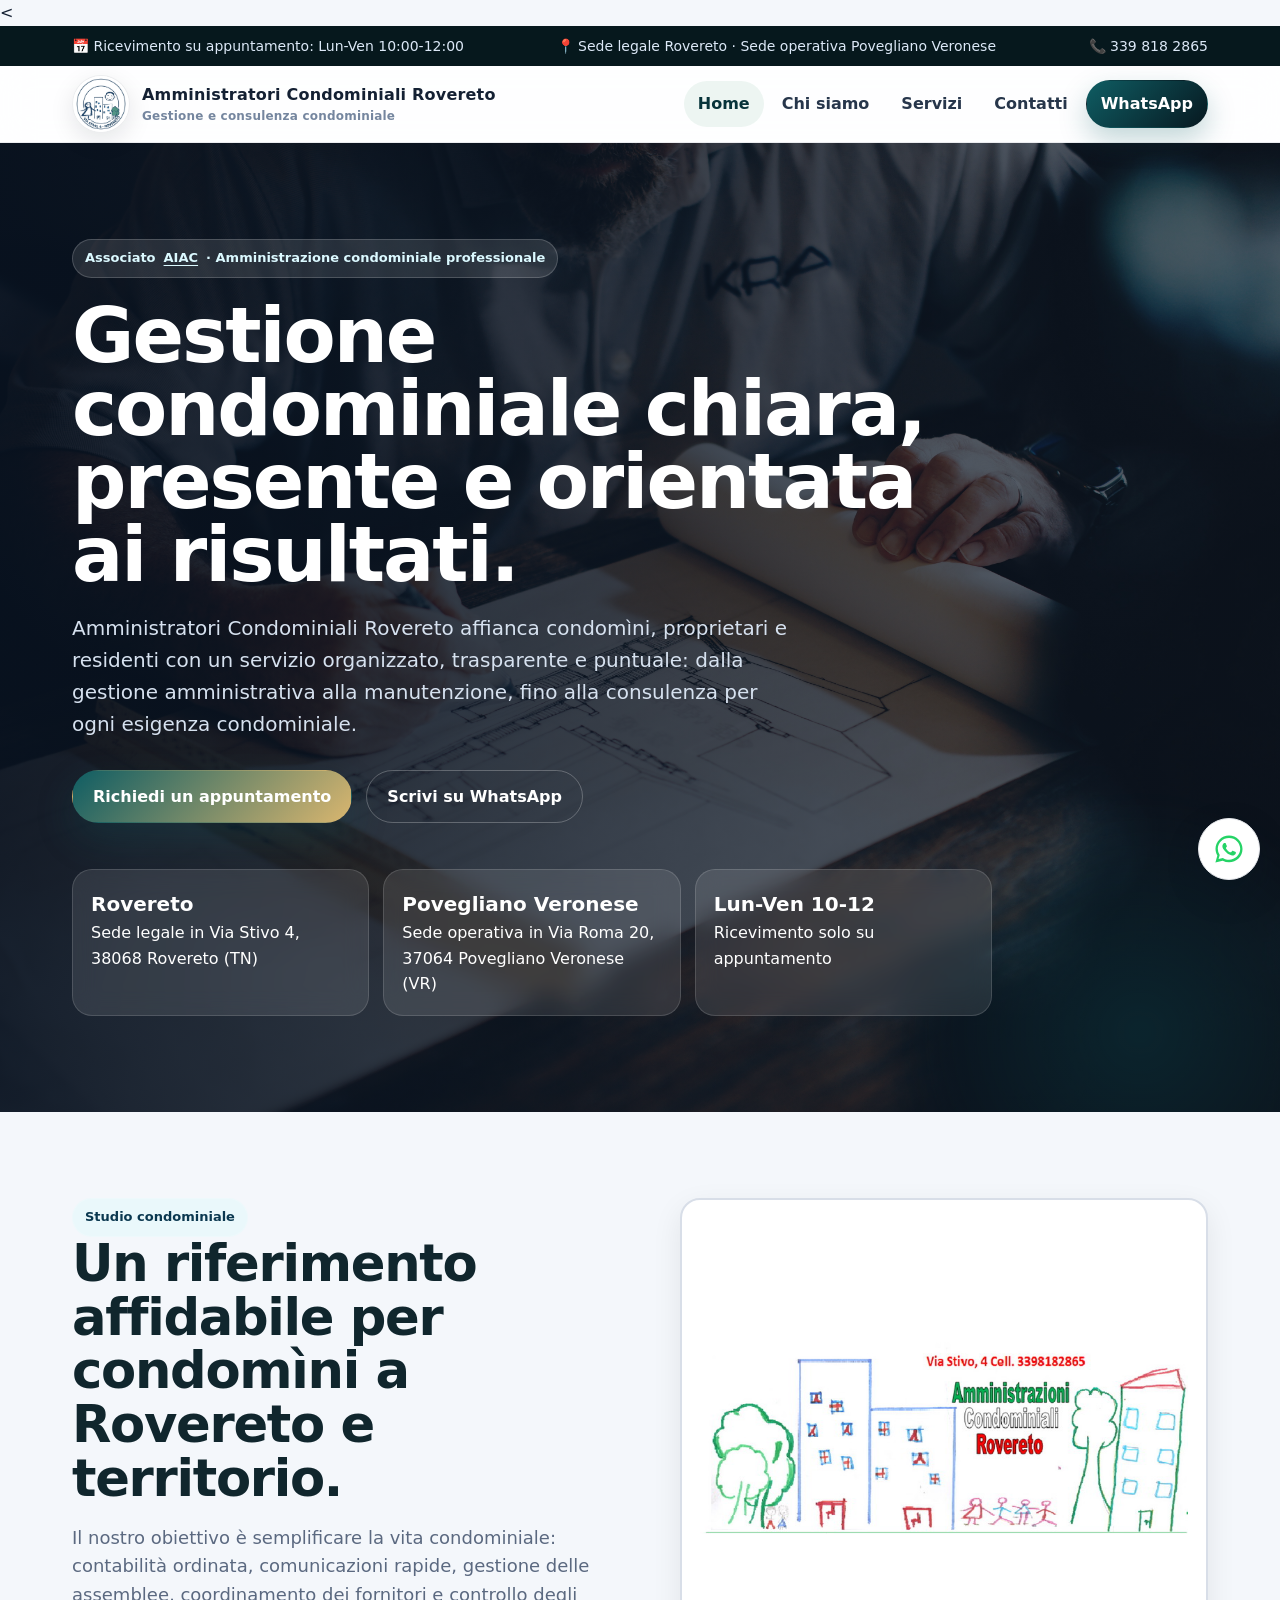
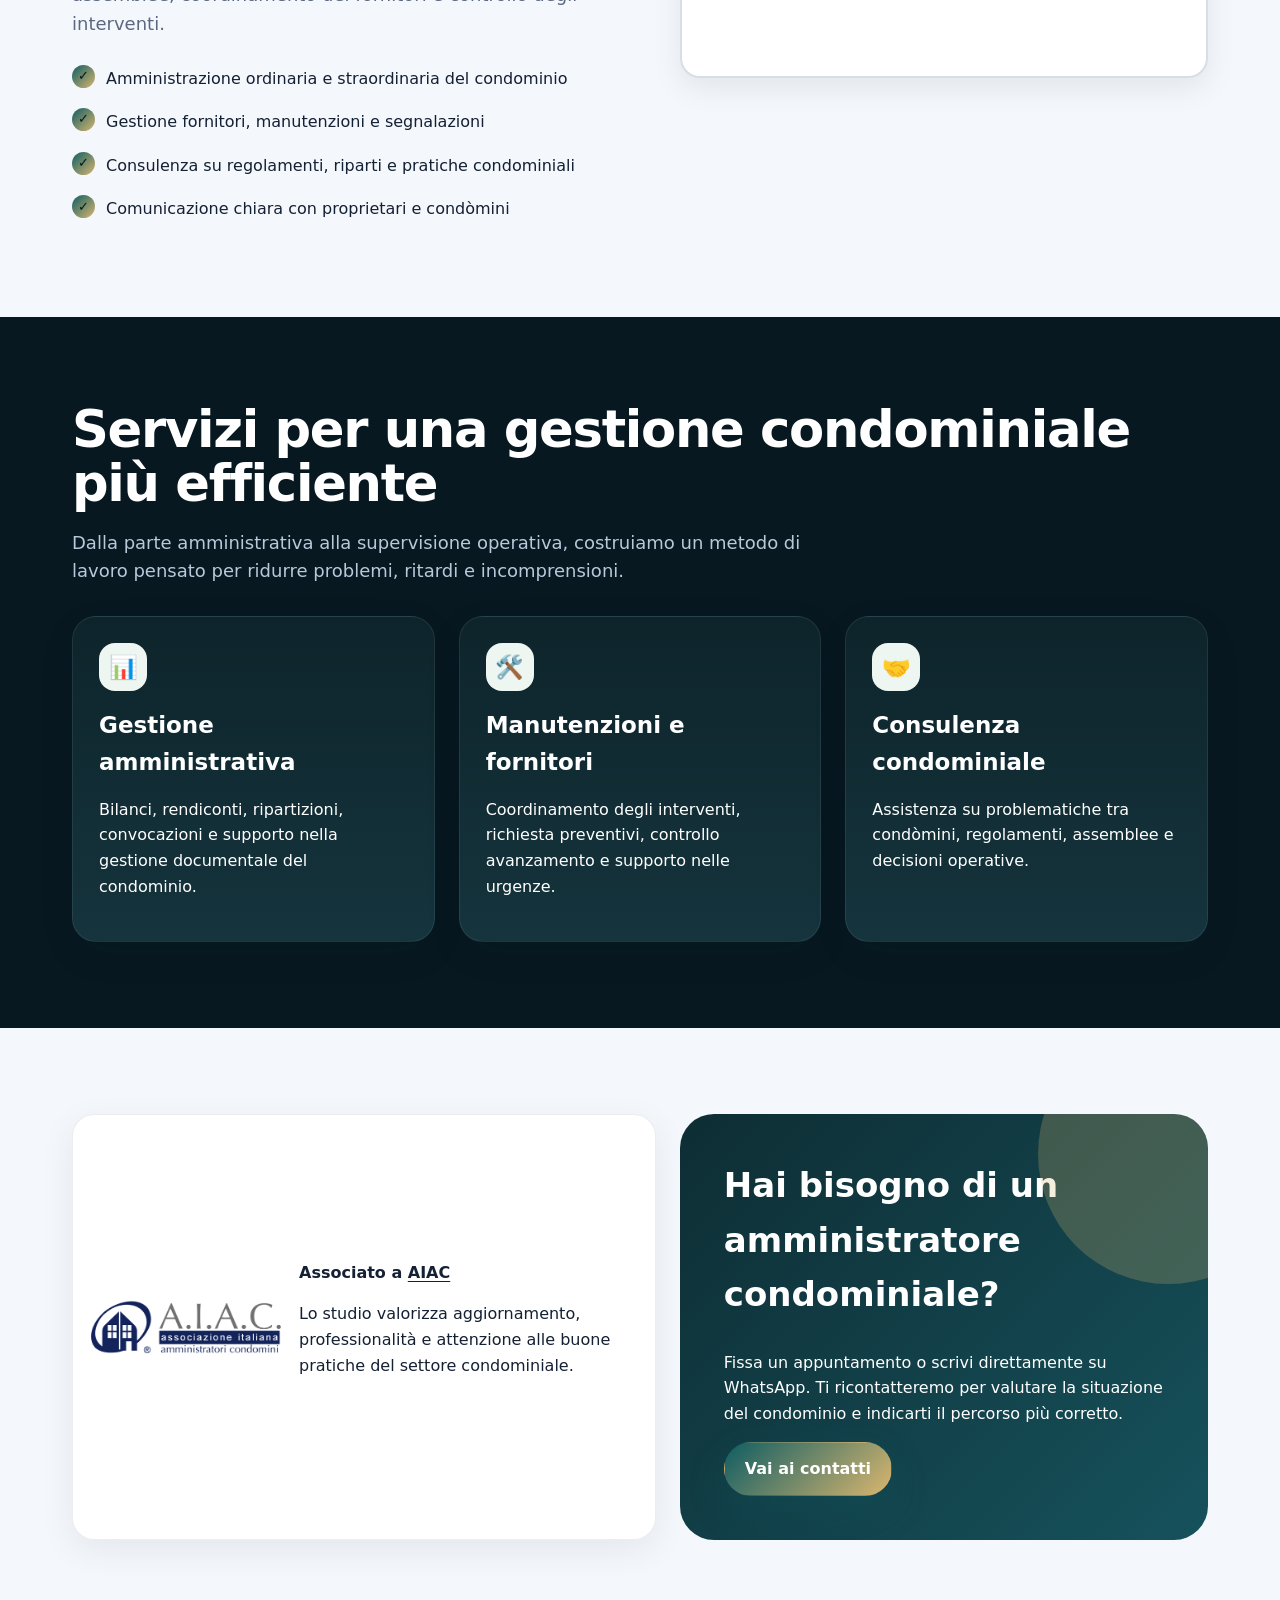
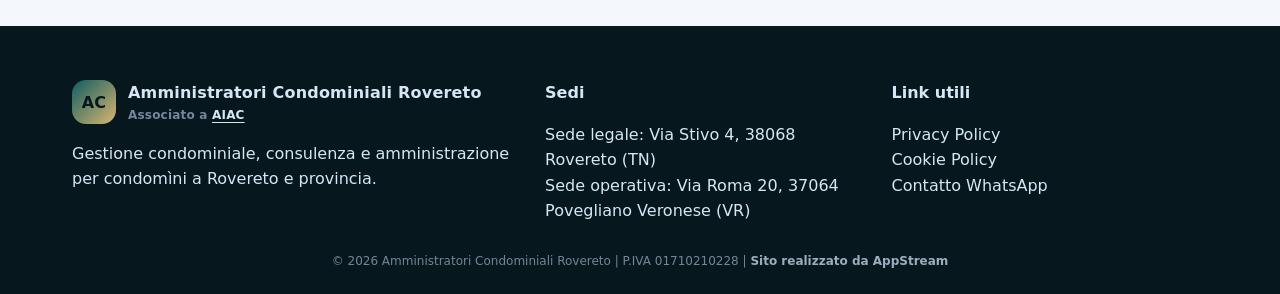
==== commit 98d76b00: "Update index.html" ====
--- a/index.html
+++ b/index.html
@@ -1 +1,7 @@
-<!doctype html><html lang="it"><head><meta charset="utf-8"><meta name="viewport" content="width=device-width,initial-scale=1"><title>Amministratori Condominiali Rovereto | Gestione condominiale professionale</title><meta name="description" content="Amministratori condominiali a Rovereto: gestione trasparente, consulenza, assemblee, manutenzioni e assistenza per condomìni. Ricevimento su appuntamento Lun-Ven 10-12."><link rel="stylesheet" href="assets/css/style.css"></head><body><div class="topbar"><div class="wrap"><span>Ricevimento su appuntamento: Lun-Ven 10:00-12:00</span><span>Sede legale Rovereto · Sede operativa Povegliano Veronese</span></div></div><header class="navbar"><div class="wrap navrow"><a class="brand" href="index.html"><img class="brand-logo" src="assets/img/logo-rovereto.png" alt="Amministratori Condominiali Rovereto"><span>Amministratori Condominiali Rovereto<small>Gestione e consulenza condominiale</small></span></a><button class="burger">☰</button><nav class="navlinks"><a class="active" href="index.html">Home</a><a href="chi-siamo.html">Chi siamo</a><a href="servizi.html">Servizi</a><a href="contatti.html">Contatti</a><a class="btn btn-dark cta-shine" data-whatsapp>WhatsApp</a></nav><div class="header-phone">📞 <a href="tel:+393398182865">339 818 2865</a></div></div></header><main><section class="hero"><div class="wrap"><span class="eyebrow">Associato <a class="aiac-link" href="https://www.aiacondomini.it/" target="_blank" rel="noopener">AIAC</a> · Amministrazione condominiale professionale</span><h1>Gestione condominiale chiara, presente e orientata ai risultati.</h1><p>Amministratori Condominiali Rovereto affianca condomìni, proprietari e residenti con un servizio organizzato, trasparente e puntuale: dalla gestione amministrativa alla manutenzione, fino alla consulenza per ogni esigenza condominiale.</p><div class="hero-actions"><a class="btn btn-primary cta-shine" href="contatti.html">Richiedi un appuntamento</a><a class="btn btn-ghost cta-shine" data-whatsapp>Scrivi su WhatsApp</a></div><div class="hero-card"><div class="mini"><b>Rovereto</b><span>Sede legale in Via Stivo 4, 38068 Rovereto (TN)</span></div><div class="mini"><b>Povegliano Veronese</b><span>Sede operativa in Via Roma 20, 37064 Povegliano Veronese (VR)</span></div><div class="mini"><b>Lun-Ven 10-12</b><span>Ricevimento solo su appuntamento</span></div></div></div></section><section class="section"><div class="wrap grid grid-2"><div class="reveal"><span class="eyebrow" style="background:#eaf8fb;color:#0b3850">Studio condominiale</span><h2 class="title">Un riferimento affidabile per condomìni a Rovereto e territorio.</h2><p class="lead">Il nostro obiettivo è semplificare la vita condominiale: contabilità ordinata, comunicazioni rapide, gestione delle assemblee, coordinamento dei fornitori e controllo degli interventi.</p><ul class="check"><li>Amministrazione ordinaria e straordinaria del condominio</li><li>Gestione fornitori, manutenzioni e segnalazioni</li><li>Consulenza su regolamenti, riparti e pratiche condominiali</li><li>Comunicazione chiara con proprietari e condòmini</li></ul></div><img class="feature-img reveal" src="assets/img/building.jpg" alt="Edificio residenziale moderno per amministrazioni condominiali a Rovereto"></div></section><section class="section dark"><div class="wrap"><h2 class="title reveal">Servizi per una gestione condominiale più efficiente</h2><p class="lead reveal">Dalla parte amministrativa alla supervisione operativa, costruiamo un metodo di lavoro pensato per ridurre problemi, ritardi e incomprensioni.</p><div class="grid grid-3" style="margin-top:30px"><article class="card reveal"><div class="icon">📊</div><h3>Gestione amministrativa</h3><p>Bilanci, rendiconti, ripartizioni, convocazioni e supporto nella gestione documentale del condominio.</p></article><article class="card reveal"><div class="icon">🛠️</div><h3>Manutenzioni e fornitori</h3><p>Coordinamento degli interventi, richiesta preventivi, controllo avanzamento e supporto nelle urgenze.</p></article><article class="card reveal"><div class="icon">🤝</div><h3>Consulenza condominiale</h3><p>Assistenza su problematiche tra condòmini, regolamenti, assemblee e decisioni operative.</p></article></div></div></section><section class="section"><div class="wrap grid grid-2"><div class="aiac reveal"><img src="assets/img/aiac.png" alt="Logo AIAC Associazione Italiana Amministratori Condominiali"><div><b>Associato a <a class="aiac-link" href="https://www.aiacondomini.it/" target="_blank" rel="noopener">AIAC</a></b><p>Lo studio valorizza aggiornamento, professionalità e attenzione alle buone pratiche del settore condominiale.</p></div></div><div class="cta reveal"><h2 style="margin-top:0;font-size:34px">Hai bisogno di un amministratore condominiale?</h2><p>Fissa un appuntamento o scrivi direttamente su WhatsApp. Ti ricontatteremo per valutare la situazione del condominio e indicarti il percorso più corretto.</p><a class="btn btn-primary cta-shine" href="contatti.html">Vai ai contatti</a></div></div></section></main><footer class="footer"><div class="wrap footer-grid"><div><div class="brand"><span class="brand-mark">AC</span><span>Amministratori Condominiali Rovereto<small>Associato a <a class="aiac-link" href="https://www.aiacondomini.it/" target="_blank" rel="noopener">AIAC</a></small></span></div><p>Gestione condominiale, consulenza e amministrazione per condomìni a Rovereto e provincia.</p></div><div><b>Sedi</b><p>Sede legale: Via Stivo 4, 38068 Rovereto (TN)<br>Sede operativa: Via Roma 20, 37064 Povegliano Veronese (VR)</p></div><div><b>Link utili</b><p><a href="privacy.html">Privacy Policy</a><br><a href="cookie-policy.html">Cookie Policy</a><br><a data-whatsapp>Contatto WhatsApp</a></p></div></div><div class="appstream-credit">© 2026 Amministratori Condominiali Rovereto | P.IVA 01710210228 | <a href="https://www.appstream.it" target="_blank">Sito realizzato da AppStream</a></div></footer><a class="whatsapp" data-whatsapp aria-label="Scrivi su WhatsApp"></a><script src="assets/js/main.js"></script></body></html>
+<!doctype html><html lang="it"><head><meta charset="utf-8"><meta name="viewport" content="width=device-width,initial-scale=1"><title>Amministratori Condominiali Rovereto | Gestione condominiale professionale</title><meta name="description" content="Amministratori condominiali a Rovereto: gestione trasparente, consulenza, assemblee, manutenzioni e assistenza per condomìni. Ricevimento su appuntamento Lun-Ven 10-12."><link rel="stylesheet" href="assets/css/style.css"></head><body><<div class="topbar">
+    <div class="wrap">
+        <span>📅 Ricevimento su appuntamento: Lun-Ven 10:00-12:00</span>
+        <span>📍 Sede legale Rovereto · Sede operativa Povegliano Veronese</span>
+        <span>📞 <a href="tel:+393398182865">339 818 2865</a></span>
+    </div>
+</div><header class="navbar"><div class="wrap navrow"><a class="brand" href="index.html"><img class="brand-logo" src="assets/img/logo-rovereto.png" alt="Amministratori Condominiali Rovereto"><span>Amministratori Condominiali Rovereto<small>Gestione e consulenza condominiale</small></span></a><button class="burger">☰</button><nav class="navlinks"><a class="active" href="index.html">Home</a><a href="chi-siamo.html">Chi siamo</a><a href="servizi.html">Servizi</a><a href="contatti.html">Contatti</a><a class="btn btn-dark cta-shine" data-whatsapp>WhatsApp</a></nav></div></header><main><section class="hero"><div class="wrap"><span class="eyebrow">Associato <a class="aiac-link" href="https://www.aiacondomini.it/" target="_blank" rel="noopener">AIAC</a> · Amministrazione condominiale professionale</span><h1>Gestione condominiale chiara, presente e orientata ai risultati.</h1><p>Amministratori Condominiali Rovereto affianca condomìni, proprietari e residenti con un servizio organizzato, trasparente e puntuale: dalla gestione amministrativa alla manutenzione, fino alla consulenza per ogni esigenza condominiale.</p><div class="hero-actions"><a class="btn btn-primary cta-shine" href="contatti.html">Richiedi un appuntamento</a><a class="btn btn-ghost cta-shine" data-whatsapp>Scrivi su WhatsApp</a></div><div class="hero-card"><div class="mini"><b>Rovereto</b><span>Sede legale in Via Stivo 4, 38068 Rovereto (TN)</span></div><div class="mini"><b>Povegliano Veronese</b><span>Sede operativa in Via Roma 20, 37064 Povegliano Veronese (VR)</span></div><div class="mini"><b>Lun-Ven 10-12</b><span>Ricevimento solo su appuntamento</span></div></div></div></section><section class="section"><div class="wrap grid grid-2"><div class="reveal"><span class="eyebrow" style="background:#eaf8fb;color:#0b3850">Studio condominiale</span><h2 class="title">Un riferimento affidabile per condomìni a Rovereto e territorio.</h2><p class="lead">Il nostro obiettivo è semplificare la vita condominiale: contabilità ordinata, comunicazioni rapide, gestione delle assemblee, coordinamento dei fornitori e controllo degli interventi.</p><ul class="check"><li>Amministrazione ordinaria e straordinaria del condominio</li><li>Gestione fornitori, manutenzioni e segnalazioni</li><li>Consulenza su regolamenti, riparti e pratiche condominiali</li><li>Comunicazione chiara con proprietari e condòmini</li></ul></div><img class="feature-img reveal" src="assets/img/building.jpg" alt="Edificio residenziale moderno per amministrazioni condominiali a Rovereto"></div></section><section class="section dark"><div class="wrap"><h2 class="title reveal">Servizi per una gestione condominiale più efficiente</h2><p class="lead reveal">Dalla parte amministrativa alla supervisione operativa, costruiamo un metodo di lavoro pensato per ridurre problemi, ritardi e incomprensioni.</p><div class="grid grid-3" style="margin-top:30px"><article class="card reveal"><div class="icon">📊</div><h3>Gestione amministrativa</h3><p>Bilanci, rendiconti, ripartizioni, convocazioni e supporto nella gestione documentale del condominio.</p></article><article class="card reveal"><div class="icon">🛠️</div><h3>Manutenzioni e fornitori</h3><p>Coordinamento degli interventi, richiesta preventivi, controllo avanzamento e supporto nelle urgenze.</p></article><article class="card reveal"><div class="icon">🤝</div><h3>Consulenza condominiale</h3><p>Assistenza su problematiche tra condòmini, regolamenti, assemblee e decisioni operative.</p></article></div></div></section><section class="section"><div class="wrap grid grid-2"><div class="aiac reveal"><img src="assets/img/aiac.png" alt="Logo AIAC Associazione Italiana Amministratori Condominiali"><div><b>Associato a <a class="aiac-link" href="https://www.aiacondomini.it/" target="_blank" rel="noopener">AIAC</a></b><p>Lo studio valorizza aggiornamento, professionalità e attenzione alle buone pratiche del settore condominiale.</p></div></div><div class="cta reveal"><h2 style="margin-top:0;font-size:34px">Hai bisogno di un amministratore condominiale?</h2><p>Fissa un appuntamento o scrivi direttamente su WhatsApp. Ti ricontatteremo per valutare la situazione del condominio e indicarti il percorso più corretto.</p><a class="btn btn-primary cta-shine" href="contatti.html">Vai ai contatti</a></div></div></section></main><footer class="footer"><div class="wrap footer-grid"><div><div class="brand"><span class="brand-mark">AC</span><span>Amministratori Condominiali Rovereto<small>Associato a <a class="aiac-link" href="https://www.aiacondomini.it/" target="_blank" rel="noopener">AIAC</a></small></span></div><p>Gestione condominiale, consulenza e amministrazione per condomìni a Rovereto e provincia.</p></div><div><b>Sedi</b><p>Sede legale: Via Stivo 4, 38068 Rovereto (TN)<br>Sede operativa: Via Roma 20, 37064 Povegliano Veronese (VR)</p></div><div><b>Link utili</b><p><a href="privacy.html">Privacy Policy</a><br><a href="cookie-policy.html">Cookie Policy</a><br><a data-whatsapp>Contatto WhatsApp</a></p></div></div><div class="appstream-credit">© 2026 Amministratori Condominiali Rovereto | P.IVA 01710210228 | <a href="https://www.appstream.it" target="_blank">Sito realizzato da AppStream</a></div></footer><a class="whatsapp" data-whatsapp aria-label="Scrivi su WhatsApp"></a><script src="assets/js/main.js"></script></body></html>
--- a/assets/css/style.css
+++ b/assets/css/style.css
@@ -33,7 +33,141 @@
   text-decoration:underline;
   text-underline-offset:3px;
 }
+/* ===========================================================
+   MOBILE OPTIMIZATION
+   Da aggiungere in fondo a style.css
+   =========================================================== */
 
+@media (max-width: 860px) {
+
+  /* TOP BAR */
+  .topbar{
+    font-size:13px;
+  }
+
+  .topbar .wrap{
+    display:flex;
+    flex-direction:column;
+    align-items:center;
+    text-align:center;
+    gap:6px;
+    padding:10px 18px;
+  }
+
+  /* HEADER */
+
+  .navrow{
+    height:auto;
+    min-height:74px;
+    padding:12px 0;
+    gap:12px;
+  }
+
+  .brand{
+    flex:1;
+    min-width:0;
+    gap:10px;
+  }
+
+  .brand-logo{
+    width:52px;
+    height:52px;
+    flex-shrink:0;
+  }
+
+  .brand strong{
+    font-size:16px;
+    line-height:1.2;
+  }
+
+  .brand small{
+    font-size:12px;
+    line-height:1.2;
+  }
+
+  /* TELEFONO */
+
+  .phone-header{
+    white-space:nowrap;
+    font-size:18px;
+    font-weight:800;
+  }
+
+  /* MENU */
+
+  .burger{
+    padding:10px 12px;
+    margin-left:8px;
+  }
+
+  /* HERO */
+
+  .hero{
+    min-height:auto;
+  }
+
+  .hero .wrap{
+    padding-top:60px;
+    padding-bottom:70px;
+  }
+
+  .hero h1{
+    font-size:42px;
+    line-height:1.02;
+    letter-spacing:-1px;
+  }
+
+  .hero p{
+    font-size:18px;
+    line-height:1.6;
+  }
+
+  .hero-actions{
+    flex-direction:column;
+  }
+
+  .hero-actions .btn{
+    width:100%;
+  }
+
+  /* IMMAGINE STUDIO */
+
+  .feature-img{
+    min-height:auto;
+    padding:12px;
+    border-radius:18px;
+  }
+
+  /* CTA */
+
+  .cta{
+    padding:28px;
+  }
+
+  .cta .btn{
+    width:100%;
+  }
+
+  /* WHATSAPP */
+
+  .whatsapp{
+    width:60px;
+    height:60px;
+    right:16px;
+    bottom:18px;
+  }
+
+  /* FOOTER */
+
+  .footer-grid{
+    text-align:center;
+  }
+
+  .subfooter{
+    text-align:center;
+  }
+
+}
 @media(max-width:860px){.brand-logo{width:50px;height:50px}.whatsapp{bottom:86px}}
 
-.feature-img:hover{transform:scale(1.02)}+.feature-img:hover{transform:scale(1.02)}
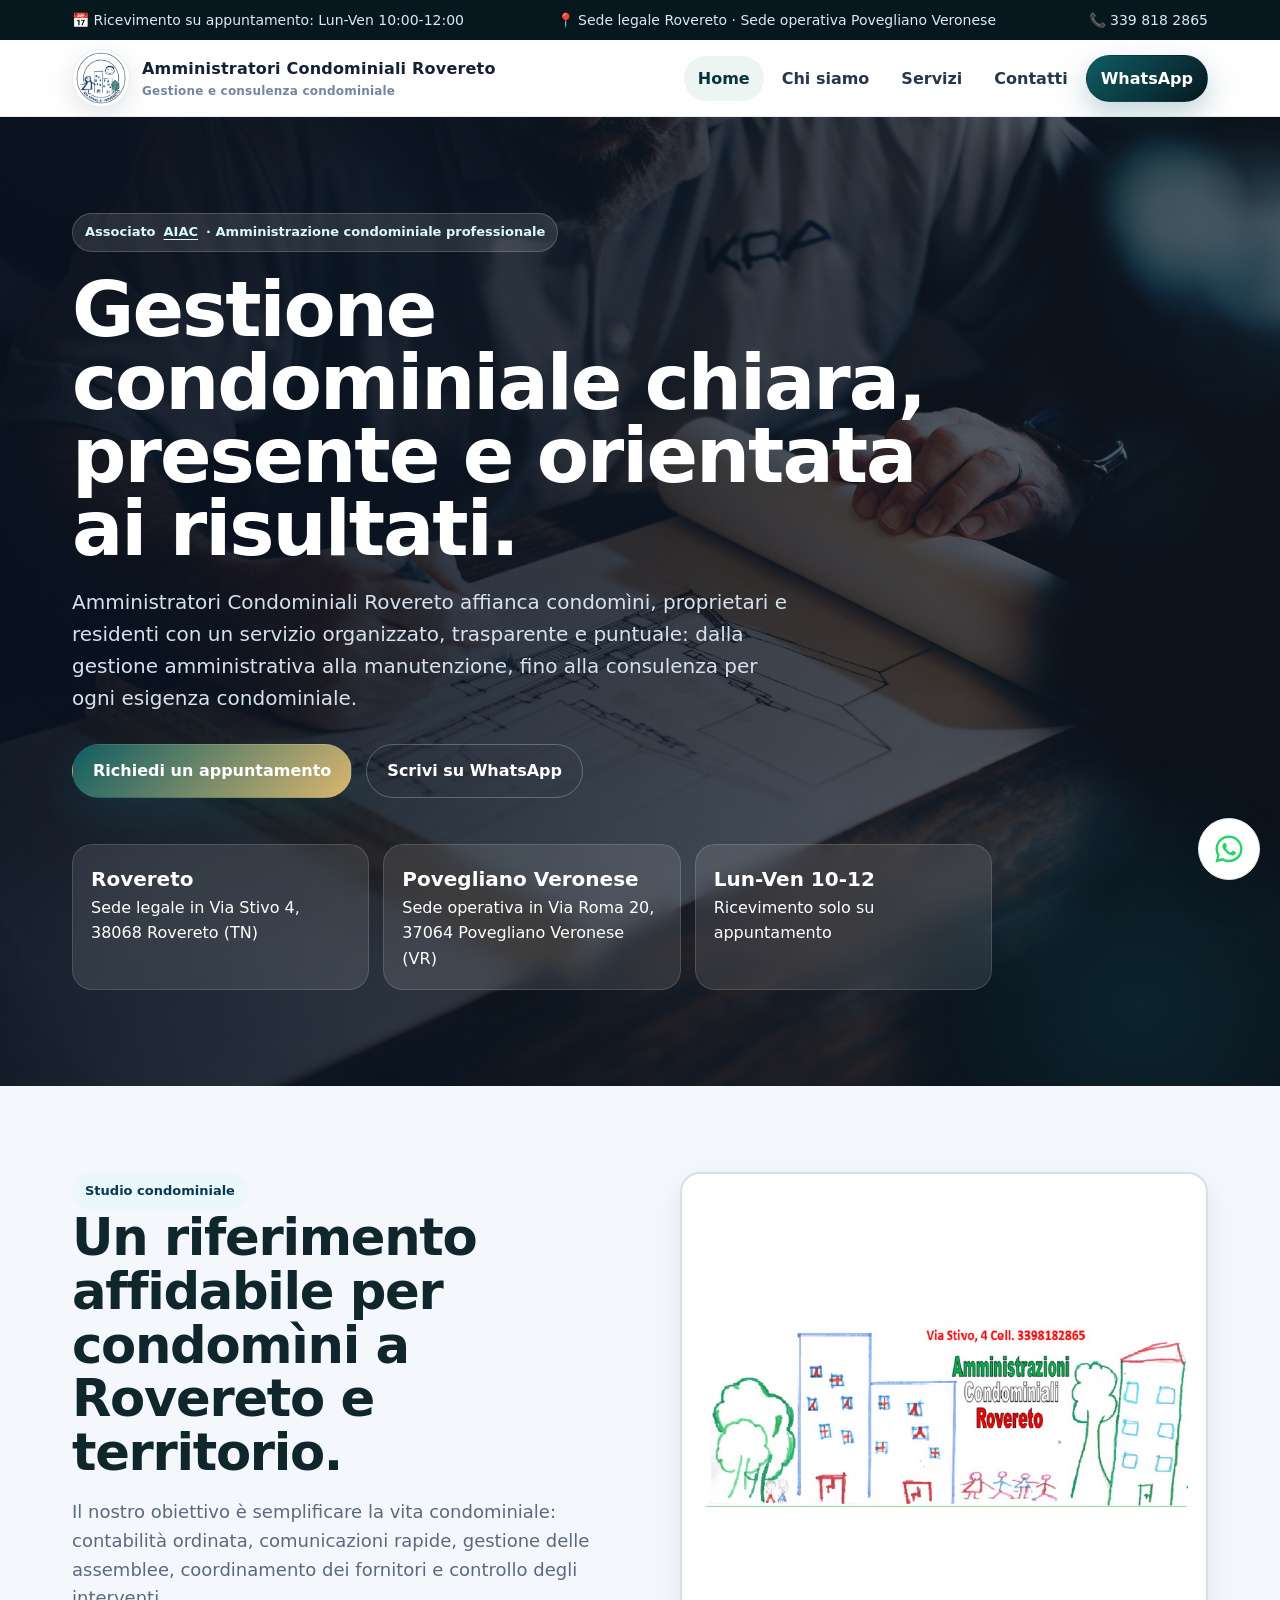
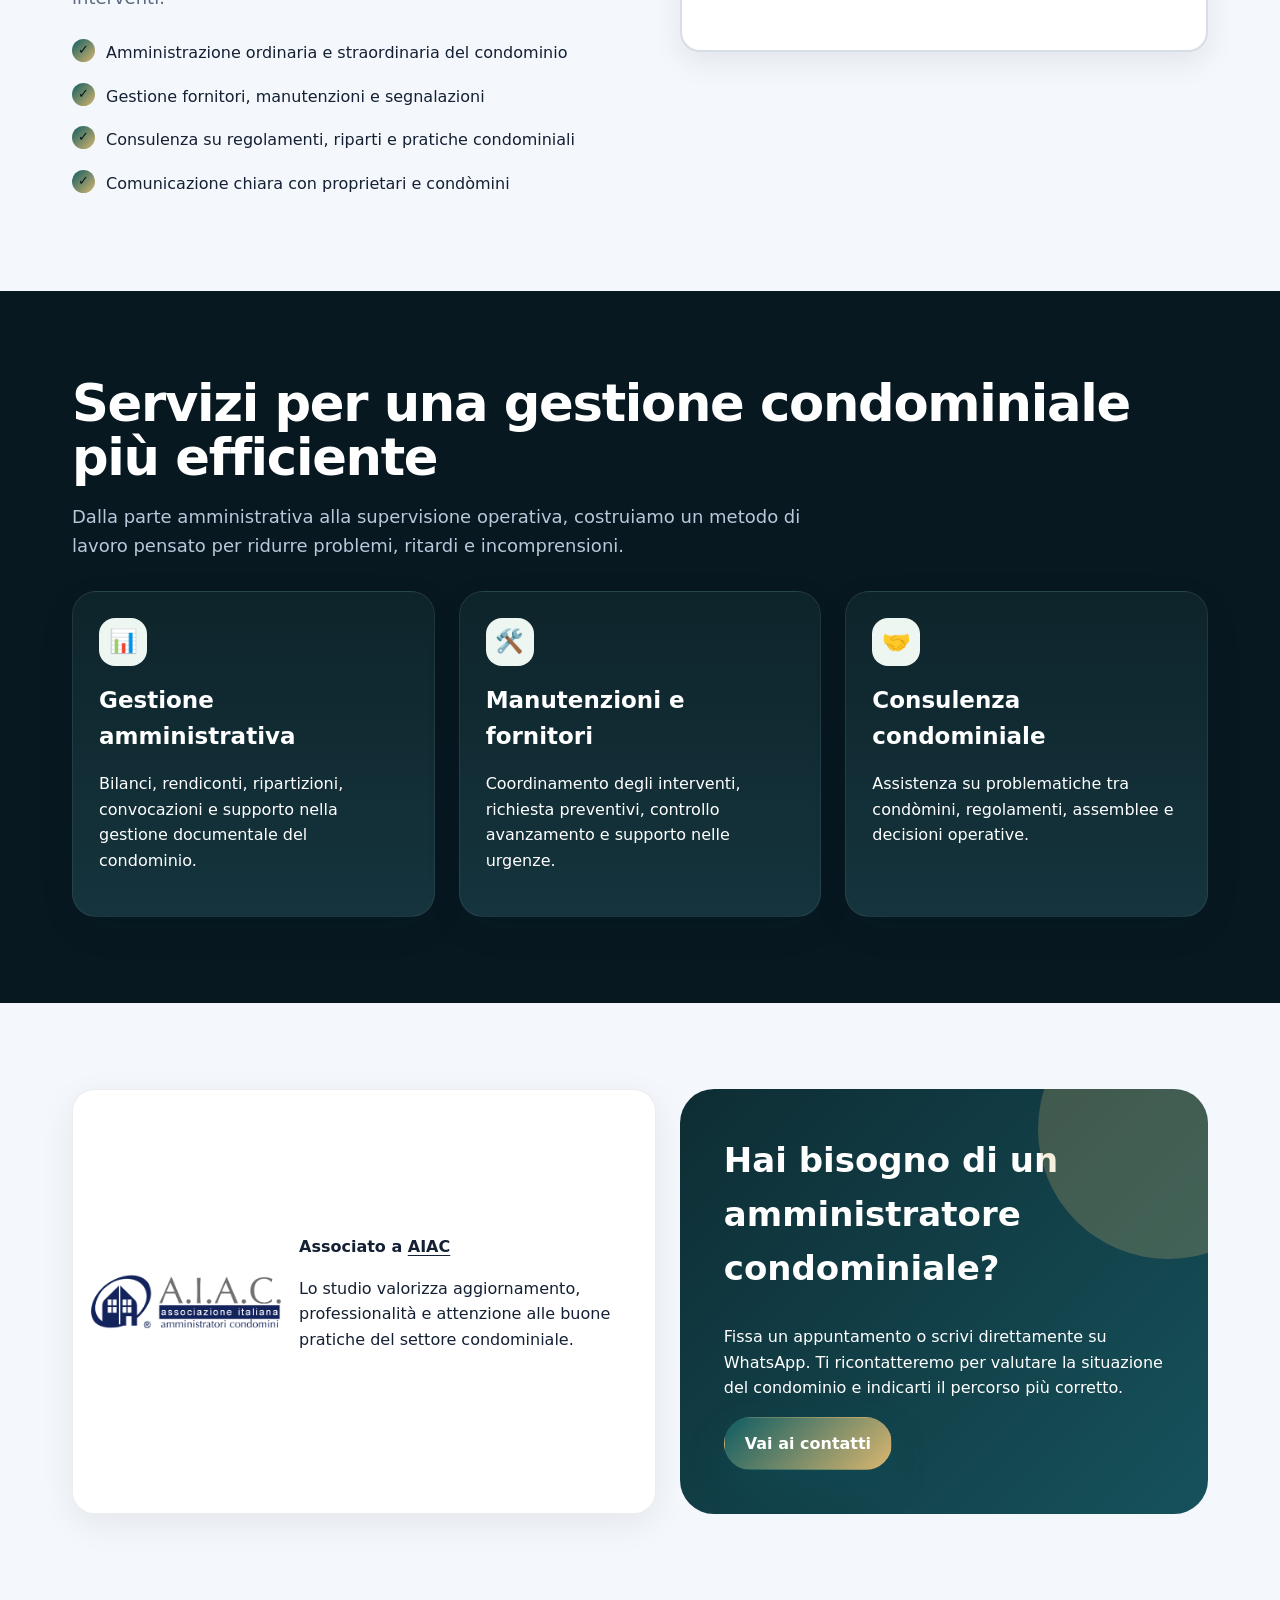
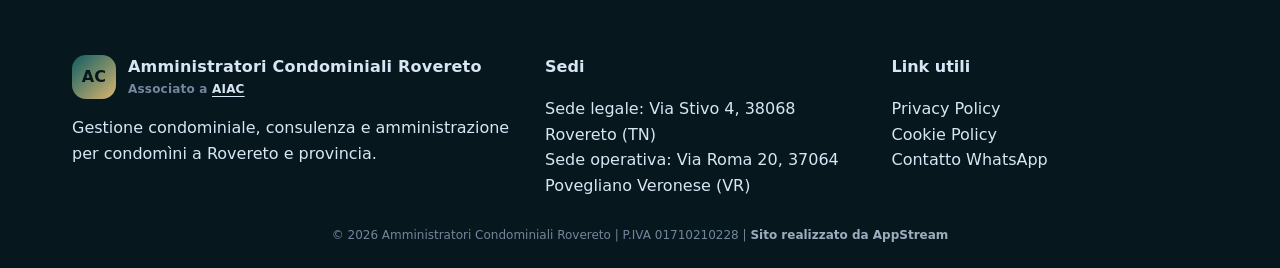
==== commit febb13ed: "Add files via upload Responsive Home Update" ====
--- a/index.html
+++ b/index.html
@@ -1,7 +1,9 @@
-<!doctype html><html lang="it"><head><meta charset="utf-8"><meta name="viewport" content="width=device-width,initial-scale=1"><title>Amministratori Condominiali Rovereto | Gestione condominiale professionale</title><meta name="description" content="Amministratori condominiali a Rovereto: gestione trasparente, consulenza, assemblee, manutenzioni e assistenza per condomìni. Ricevimento su appuntamento Lun-Ven 10-12."><link rel="stylesheet" href="assets/css/style.css"></head><body><<div class="topbar">
+<!doctype html><html lang="it"><head><meta charset="utf-8"><meta name="viewport" content="width=device-width,initial-scale=1"><title>Amministratori Condominiali Rovereto | Gestione condominiale professionale</title><meta name="description" content="Amministratori condominiali a Rovereto: gestione trasparente, consulenza, assemblee, manutenzioni e assistenza per condomìni. Ricevimento su appuntamento Lun-Ven 10-12."><link rel="stylesheet" href="assets/css/style.css?v=4"></head><body><div class="topbar">
     <div class="wrap">
         <span>📅 Ricevimento su appuntamento: Lun-Ven 10:00-12:00</span>
         <span>📍 Sede legale Rovereto · Sede operativa Povegliano Veronese</span>
         <span>📞 <a href="tel:+393398182865">339 818 2865</a></span>
     </div>
-</div><header class="navbar"><div class="wrap navrow"><a class="brand" href="index.html"><img class="brand-logo" src="assets/img/logo-rovereto.png" alt="Amministratori Condominiali Rovereto"><span>Amministratori Condominiali Rovereto<small>Gestione e consulenza condominiale</small></span></a><button class="burger">☰</button><nav class="navlinks"><a class="active" href="index.html">Home</a><a href="chi-siamo.html">Chi siamo</a><a href="servizi.html">Servizi</a><a href="contatti.html">Contatti</a><a class="btn btn-dark cta-shine" data-whatsapp>WhatsApp</a></nav></div></header><main><section class="hero"><div class="wrap"><span class="eyebrow">Associato <a class="aiac-link" href="https://www.aiacondomini.it/" target="_blank" rel="noopener">AIAC</a> · Amministrazione condominiale professionale</span><h1>Gestione condominiale chiara, presente e orientata ai risultati.</h1><p>Amministratori Condominiali Rovereto affianca condomìni, proprietari e residenti con un servizio organizzato, trasparente e puntuale: dalla gestione amministrativa alla manutenzione, fino alla consulenza per ogni esigenza condominiale.</p><div class="hero-actions"><a class="btn btn-primary cta-shine" href="contatti.html">Richiedi un appuntamento</a><a class="btn btn-ghost cta-shine" data-whatsapp>Scrivi su WhatsApp</a></div><div class="hero-card"><div class="mini"><b>Rovereto</b><span>Sede legale in Via Stivo 4, 38068 Rovereto (TN)</span></div><div class="mini"><b>Povegliano Veronese</b><span>Sede operativa in Via Roma 20, 37064 Povegliano Veronese (VR)</span></div><div class="mini"><b>Lun-Ven 10-12</b><span>Ricevimento solo su appuntamento</span></div></div></div></section><section class="section"><div class="wrap grid grid-2"><div class="reveal"><span class="eyebrow" style="background:#eaf8fb;color:#0b3850">Studio condominiale</span><h2 class="title">Un riferimento affidabile per condomìni a Rovereto e territorio.</h2><p class="lead">Il nostro obiettivo è semplificare la vita condominiale: contabilità ordinata, comunicazioni rapide, gestione delle assemblee, coordinamento dei fornitori e controllo degli interventi.</p><ul class="check"><li>Amministrazione ordinaria e straordinaria del condominio</li><li>Gestione fornitori, manutenzioni e segnalazioni</li><li>Consulenza su regolamenti, riparti e pratiche condominiali</li><li>Comunicazione chiara con proprietari e condòmini</li></ul></div><img class="feature-img reveal" src="assets/img/building.jpg" alt="Edificio residenziale moderno per amministrazioni condominiali a Rovereto"></div></section><section class="section dark"><div class="wrap"><h2 class="title reveal">Servizi per una gestione condominiale più efficiente</h2><p class="lead reveal">Dalla parte amministrativa alla supervisione operativa, costruiamo un metodo di lavoro pensato per ridurre problemi, ritardi e incomprensioni.</p><div class="grid grid-3" style="margin-top:30px"><article class="card reveal"><div class="icon">📊</div><h3>Gestione amministrativa</h3><p>Bilanci, rendiconti, ripartizioni, convocazioni e supporto nella gestione documentale del condominio.</p></article><article class="card reveal"><div class="icon">🛠️</div><h3>Manutenzioni e fornitori</h3><p>Coordinamento degli interventi, richiesta preventivi, controllo avanzamento e supporto nelle urgenze.</p></article><article class="card reveal"><div class="icon">🤝</div><h3>Consulenza condominiale</h3><p>Assistenza su problematiche tra condòmini, regolamenti, assemblee e decisioni operative.</p></article></div></div></section><section class="section"><div class="wrap grid grid-2"><div class="aiac reveal"><img src="assets/img/aiac.png" alt="Logo AIAC Associazione Italiana Amministratori Condominiali"><div><b>Associato a <a class="aiac-link" href="https://www.aiacondomini.it/" target="_blank" rel="noopener">AIAC</a></b><p>Lo studio valorizza aggiornamento, professionalità e attenzione alle buone pratiche del settore condominiale.</p></div></div><div class="cta reveal"><h2 style="margin-top:0;font-size:34px">Hai bisogno di un amministratore condominiale?</h2><p>Fissa un appuntamento o scrivi direttamente su WhatsApp. Ti ricontatteremo per valutare la situazione del condominio e indicarti il percorso più corretto.</p><a class="btn btn-primary cta-shine" href="contatti.html">Vai ai contatti</a></div></div></section></main><footer class="footer"><div class="wrap footer-grid"><div><div class="brand"><span class="brand-mark">AC</span><span>Amministratori Condominiali Rovereto<small>Associato a <a class="aiac-link" href="https://www.aiacondomini.it/" target="_blank" rel="noopener">AIAC</a></small></span></div><p>Gestione condominiale, consulenza e amministrazione per condomìni a Rovereto e provincia.</p></div><div><b>Sedi</b><p>Sede legale: Via Stivo 4, 38068 Rovereto (TN)<br>Sede operativa: Via Roma 20, 37064 Povegliano Veronese (VR)</p></div><div><b>Link utili</b><p><a href="privacy.html">Privacy Policy</a><br><a href="cookie-policy.html">Cookie Policy</a><br><a data-whatsapp>Contatto WhatsApp</a></p></div></div><div class="appstream-credit">© 2026 Amministratori Condominiali Rovereto | P.IVA 01710210228 | <a href="https://www.appstream.it" target="_blank">Sito realizzato da AppStream</a></div></footer><a class="whatsapp" data-whatsapp aria-label="Scrivi su WhatsApp"></a><script src="assets/js/main.js"></script></body></html>
+</div><header class="navbar"><div class="wrap navrow"><a class="brand" href="index.html">
+<img class="brand-logo" src="assets/img/logo-rovereto.png" alt="Amministratori Condominiali Rovereto">
+<div class="brand-text"><strong>Amministratori Condominiali Rovereto</strong><small>Gestione e consulenza condominiale</small></div></a><button class="burger">☰</button><nav class="navlinks"><a class="active" href="index.html">Home</a><a href="chi-siamo.html">Chi siamo</a><a href="servizi.html">Servizi</a><a href="contatti.html">Contatti</a><a class="btn btn-dark cta-shine" data-whatsapp>WhatsApp</a></nav></div></header><main><section class="hero"><div class="wrap"><span class="eyebrow">Associato <a class="aiac-link" href="https://www.aiacondomini.it/" target="_blank" rel="noopener">AIAC</a> · Amministrazione condominiale professionale</span><h1>Gestione condominiale chiara, presente e orientata ai risultati.</h1><p>Amministratori Condominiali Rovereto affianca condomìni, proprietari e residenti con un servizio organizzato, trasparente e puntuale: dalla gestione amministrativa alla manutenzione, fino alla consulenza per ogni esigenza condominiale.</p><div class="hero-actions"><a class="btn btn-primary cta-shine" href="contatti.html">Richiedi un appuntamento</a><a class="btn btn-ghost cta-shine" data-whatsapp>Scrivi su WhatsApp</a></div><div class="hero-card"><div class="mini"><b>Rovereto</b><span>Sede legale in Via Stivo 4, 38068 Rovereto (TN)</span></div><div class="mini"><b>Povegliano Veronese</b><span>Sede operativa in Via Roma 20, 37064 Povegliano Veronese (VR)</span></div><div class="mini"><b>Lun-Ven 10-12</b><span>Ricevimento solo su appuntamento</span></div></div></div></section><section class="section"><div class="wrap grid grid-2"><div class="reveal"><span class="eyebrow" style="background:#eaf8fb;color:#0b3850">Studio condominiale</span><h2 class="title">Un riferimento affidabile per condomìni a Rovereto e territorio.</h2><p class="lead">Il nostro obiettivo è semplificare la vita condominiale: contabilità ordinata, comunicazioni rapide, gestione delle assemblee, coordinamento dei fornitori e controllo degli interventi.</p><ul class="check"><li>Amministrazione ordinaria e straordinaria del condominio</li><li>Gestione fornitori, manutenzioni e segnalazioni</li><li>Consulenza su regolamenti, riparti e pratiche condominiali</li><li>Comunicazione chiara con proprietari e condòmini</li></ul></div><img class="feature-img reveal" src="assets/img/building.jpg" alt="Edificio residenziale moderno per amministrazioni condominiali a Rovereto"></div></section><section class="section dark"><div class="wrap"><h2 class="title reveal">Servizi per una gestione condominiale più efficiente</h2><p class="lead reveal">Dalla parte amministrativa alla supervisione operativa, costruiamo un metodo di lavoro pensato per ridurre problemi, ritardi e incomprensioni.</p><div class="grid grid-3" style="margin-top:30px"><article class="card reveal"><div class="icon">📊</div><h3>Gestione amministrativa</h3><p>Bilanci, rendiconti, ripartizioni, convocazioni e supporto nella gestione documentale del condominio.</p></article><article class="card reveal"><div class="icon">🛠️</div><h3>Manutenzioni e fornitori</h3><p>Coordinamento degli interventi, richiesta preventivi, controllo avanzamento e supporto nelle urgenze.</p></article><article class="card reveal"><div class="icon">🤝</div><h3>Consulenza condominiale</h3><p>Assistenza su problematiche tra condòmini, regolamenti, assemblee e decisioni operative.</p></article></div></div></section><section class="section"><div class="wrap grid grid-2"><div class="aiac reveal"><img src="assets/img/aiac.png" alt="Logo AIAC Associazione Italiana Amministratori Condominiali"><div><b>Associato a <a class="aiac-link" href="https://www.aiacondomini.it/" target="_blank" rel="noopener">AIAC</a></b><p>Lo studio valorizza aggiornamento, professionalità e attenzione alle buone pratiche del settore condominiale.</p></div></div><div class="cta reveal"><h2 style="margin-top:0;font-size:34px">Hai bisogno di un amministratore condominiale?</h2><p>Fissa un appuntamento o scrivi direttamente su WhatsApp. Ti ricontatteremo per valutare la situazione del condominio e indicarti il percorso più corretto.</p><a class="btn btn-primary cta-shine" href="contatti.html">Vai ai contatti</a></div></div></section></main><footer class="footer"><div class="wrap footer-grid"><div><div class="brand"><span class="brand-mark">AC</span><span>Amministratori Condominiali Rovereto<small>Associato a <a class="aiac-link" href="https://www.aiacondomini.it/" target="_blank" rel="noopener">AIAC</a></small></span></div><p>Gestione condominiale, consulenza e amministrazione per condomìni a Rovereto e provincia.</p></div><div><b>Sedi</b><p>Sede legale: Via Stivo 4, 38068 Rovereto (TN)<br>Sede operativa: Via Roma 20, 37064 Povegliano Veronese (VR)</p></div><div><b>Link utili</b><p><a href="privacy.html">Privacy Policy</a><br><a href="cookie-policy.html">Cookie Policy</a><br><a data-whatsapp>Contatto WhatsApp</a></p></div></div><div class="appstream-credit">© 2026 Amministratori Condominiali Rovereto | P.IVA 01710210228 | <a href="https://www.appstream.it" target="_blank">Sito realizzato da AppStream</a></div></footer><a class="whatsapp" data-whatsapp aria-label="Scrivi su WhatsApp"></a><script src="assets/js/main.js"></script></body></html>
--- a/assets/css/style.css
+++ b/assets/css/style.css
@@ -1,6 +1,4 @@
-:root{--bg:#071820;--panel:#0e242b;--panel2:#15343d;--text:#f8f6ef;--muted:#9fb1b8;--brand:#0f5d63;--brand2:#d9b66f;--gold:#d9b66f;--white:#fff;--shadow:0 24px 80px rgba(7,24,32,.25);--radius:24px}*{box-sizing:border-box}html{scroll-behavior:smooth}body{margin:0;font-family:Inter,system-ui,-apple-system,Segoe UI,Roboto,Arial,sans-serif;background:#f4f7fb;color:#142033;line-height:1.6}a{color:inherit;text-decoration:none}img{max-width:100%;display:block}.topbar{background:#06181d;color:#dce8f7;font-size:14px}.wrap{max-width:1180px;margin:auto;padding:0 22px}.topbar .wrap{display:flex;justify-content:space-between;gap:14px;padding-top:9px;padding-bottom:9px}.brand{display:flex;align-items:center;gap:12px;font-weight:900;letter-spacing:.2px}.brand-mark{width:44px;height:44px;border-radius:14px;background:linear-gradient(135deg,var(--brand),var(--brand2));display:grid;place-items:center;color:#06181d;font-weight:900}.brand-logo{width:58px;height:58px;object-fit:contain;border-radius:50%;background:#fff;box-shadow:0 8px 24px rgba(7,24,32,.10);border:1px solid rgba(15,32,57,.08);flex:0 0 auto}.brand small{display:block;color:#75869f;font-weight:700;font-size:12px}.navbar{position:sticky;top:0;z-index:50;background:rgba(255,255,255,.88);backdrop-filter:blur(16px);border-bottom:1px solid rgba(15,32,57,.08)}.navrow{height:76px;display:flex;align-items:center;justify-content:space-between;gap:18px}.navlinks{display:flex;align-items:center;gap:4px}.navlinks a{padding:10px 14px;border-radius:999px;color:#27364b;font-weight:750}.navlinks a:hover,.navlinks a.active{background:#edf5f2;color:#07333a}.burger{display:none;border:0;background:#0f2b33;color:#fff;border-radius:12px;padding:10px 12px;font-size:22px}.btn{display:inline-flex;align-items:center;justify-content:center;gap:10px;border-radius:999px;padding:13px 20px;font-weight:850;border:1px solid transparent;transition:.2s;cursor:pointer}.btn-primary{background:linear-gradient(135deg,var(--brand),var(--brand2));color:#071820;box-shadow:0 14px 36px rgba(217,182,111,.28)}.btn-primary:hover{transform:translateY(-2px)}.btn-ghost{border-color:rgba(255,255,255,.25);color:#fff}.btn-dark{background:#071820;color:#fff}.hero{position:relative;isolation:isolate;min-height:620px;background:linear-gradient(90deg,rgba(7,17,31,.92),rgba(7,17,31,.62)),url('../img/hero.jpg') center/cover no-repeat;color:#fff;overflow:hidden}.hero:before{content:"";position:absolute;inset:auto -120px -180px auto;width:520px;height:520px;background:radial-gradient(circle,var(--brand),transparent 65%);opacity:.25;filter:blur(8px);z-index:-1}.hero .wrap{padding-top:96px;padding-bottom:96px}.eyebrow{display:inline-flex;gap:8px;align-items:center;background:rgba(255,255,255,.11);border:1px solid rgba(255,255,255,.18);padding:8px 12px;border-radius:999px;color:#dbf9ff;font-weight:800;font-size:13px}.hero h1{font-size:clamp(40px,6vw,76px);line-height:.96;margin:22px 0 20px;max-width:900px;letter-spacing:-2px}.hero p{font-size:20px;max-width:720px;color:#d6e1ef}.hero-actions{display:flex;flex-wrap:wrap;gap:14px;margin-top:30px}.hero-card{margin-top:46px;display:grid;grid-template-columns:repeat(3,1fr);gap:14px;max-width:920px}.mini{background:rgba(255,255,255,.1);border:1px solid rgba(255,255,255,.14);padding:18px;border-radius:20px;backdrop-filter:blur(12px)}.mini b{display:block;font-size:20px}.section{padding:86px 0}.section.dark{background:var(--bg);color:#fff}.grid{display:grid;gap:24px}.grid-2{grid-template-columns:1.05fr .95fr}.grid-3{grid-template-columns:repeat(3,1fr)}.title{font-size:clamp(32px,4vw,52px);line-height:1.05;margin:0 0 18px;letter-spacing:-1.3px;color:#10262d}.dark .title{color:#fff}.lead{font-size:18px;color:#5b6980;max-width:760px}.dark .lead{color:#b9c8db}.card{background:#fff;border:1px solid rgba(15,32,57,.08);border-radius:var(--radius);padding:26px;box-shadow:0 12px 40px rgba(13,31,55,.06)}.dark .card{background:linear-gradient(180deg,var(--panel),var(--panel2));border-color:rgba(255,255,255,.08)}.card h3{margin:0 0 10px;font-size:23px}.icon{width:48px;height:48px;border-radius:16px;background:#eef6f1;display:grid;place-items:center;margin-bottom:16px;font-size:23px}.feature-img{border-radius:20px;min-height:480px;width:100%;object-fit:contain;background:#fff;border:2px solid #d8dee8;padding:18px;box-shadow:0 10px 30px rgba(0,0,0,.08);transition:.3s ease}.check{list-style:none;padding:0;margin:18px 0 0}.check li{padding:9px 0 9px 34px;position:relative}.check li:before{content:'✓';position:absolute;left:0;top:8px;width:23px;height:23px;border-radius:50%;background:linear-gradient(135deg,var(--brand),var(--brand2));color:#06181d;display:grid;place-items:center;font-weight:900;font-size:13px}.aiac{display:flex;align-items:center;gap:18px;background:#fff;border-radius:22px;padding:18px;border:1px solid rgba(15,32,57,.08);box-shadow:0 10px 35px rgba(13,31,55,.07)}.aiac img{width:190px}.cta{background:linear-gradient(135deg,#0e2d34,#16525c);color:#fff;border-radius:34px;padding:44px;position:relative;overflow:hidden}.cta:after{content:"";position:absolute;right:-90px;top:-90px;width:260px;height:260px;border-radius:50%;background:rgba(217,182,111,.24)}.form{display:grid;gap:13px}.form input,.form textarea,.form select{width:100%;border:1px solid #d9e2ed;border-radius:14px;padding:14px 15px;font:inherit}.form textarea{min-height:150px}.footer{background:#06181d;color:#d9e5f5;padding:54px 0 24px}.footer-grid{display:grid;grid-template-columns:1.4fr 1fr 1fr;gap:30px}.footer a{color:#d9e5f5}.subfooter{border-top:1px solid rgba(255,255,255,.1);margin-top:34px;padding-top:20px;color:#91a2b8;font-size:14px}.whatsapp{position:fixed;right:20px;bottom:20px;z-index:60;width:62px;height:62px;border-radius:50%;background:#fff;color:#25D366;display:grid;place-items:center;font-size:0;border:1px solid #e5e7eb;box-shadow:0 14px 34px rgba(7,24,32,.18);transition:transform .22s ease,box-shadow .22s ease,border-color .22s ease;animation:none}.whatsapp:before{content:"";width:34px;height:34px;background:url("data:image/svg+xml,%3Csvg xmlns='http://www.w3.org/2000/svg' viewBox='0 0 32 32'%3E%3Cpath fill='%2325D366' d='M16.01 3.2C9 3.2 3.3 8.84 3.3 15.8c0 2.24.6 4.42 1.74 6.34L3.2 28.8l6.84-1.79a12.78 12.78 0 0 0 5.97 1.48c7.01 0 12.71-5.64 12.71-12.6S23.02 3.2 16.01 3.2Zm0 22.9c-1.9 0-3.75-.5-5.37-1.46l-.38-.22-4.06 1.06 1.08-3.92-.25-.4a10.2 10.2 0 0 1-1.56-5.36c0-5.64 4.73-10.23 10.54-10.23s10.54 4.59 10.54 10.23S21.82 26.1 16.01 26.1Z'/%3E%3Cpath fill='%2325D366' d='M21.77 18.63c-.31-.16-1.84-.9-2.12-1-.28-.1-.49-.16-.7.16-.2.3-.8 1-.98 1.2-.18.2-.36.23-.67.08-.31-.16-1.31-.48-2.5-1.53-.92-.82-1.55-1.84-1.73-2.15-.18-.31-.02-.48.14-.63.14-.14.31-.36.47-.54.16-.18.2-.31.31-.52.1-.2.05-.39-.03-.55-.08-.16-.7-1.68-.95-2.3-.25-.6-.5-.52-.7-.53h-.6c-.2 0-.55.08-.83.39-.28.31-1.1 1.07-1.1 2.6s1.13 3.02 1.28 3.23c.16.2 2.21 3.35 5.35 4.7.75.32 1.33.51 1.79.65.75.24 1.43.2 1.97.12.6-.09 1.84-.75 2.1-1.48.26-.73.26-1.36.18-1.49-.08-.13-.28-.2-.6-.36Z'/%3E%3C/svg%3E") center/contain no-repeat}.whatsapp:hover{transform:scale(1.08);box-shadow:0 18px 42px rgba(7,24,32,.24);border-color:#d1d5db}@keyframes pulse{0%{box-shadow:0 0 0 0 rgba(37,211,102,.45)}70%{box-shadow:0 0 0 18px rgba(37,211,102,0)}100%{box-shadow:0 0 0 0 rgba(37,211,102,0)}}.reveal{opacity:0;transform:translateY(22px);transition:.7s}.reveal.show{opacity:1;transform:none}.page-hero{background:linear-gradient(135deg,#071820,#17454d);color:#fff;padding:86px 0}.page-hero h1{font-size:clamp(38px,5vw,64px);line-height:1;margin:0 0 14px}.breadcrumbs{color:#b7c7db;font-weight:700}.mapbox{border:0;width:100%;height:350px;border-radius:24px;filter:grayscale(.15)}@media(max-width:860px){.topbar .wrap{flex-direction:column}.burger{display:block}.navlinks{display:none;position:absolute;left:22px;right:22px;top:78px;background:#fff;border-radius:20px;padding:12px;box-shadow:var(--shadow);flex-direction:column;align-items:stretch}.navlinks.open{display:flex}.navlinks a{display:block}.navrow{height:72px}.hero .wrap{padding-top:72px}.hero-card,.grid-2,.grid-3,.footer-grid{grid-template-columns:1fr}.hero-card{max-width:none}.feature-img{border-radius:20px;min-height:480px;width:100%;object-fit:contain;background:#fff;border:2px solid #d8dee8;padding:18px;box-shadow:0 10px 30px rgba(0,0,0,.08);transition:.3s ease}.section{padding:62px 0}.cta{padding:30px}.aiac{align-items:flex-start;flex-direction:column}.aiac img{width:170px}} 
-
-/* CTA premium shine */
+:root{--bg:#071820;--panel:#0e242b;--panel2:#15343d;--text:#f8f6ef;--muted:#9fb1b8;--brand:#0f5d63;--brand2:#d9b66f;--gold:#d9b66f;--white:#fff;--shadow:0 24px 80px rgba(7,24,32,.25);--radius:24px}*{box-sizing:border-box}html{scroll-behavior:smooth}body{margin:0;font-family:Inter,system-ui,-apple-system,Segoe UI,Roboto,Arial,sans-serif;background:#f4f7fb;color:#142033;line-height:1.6}a{color:inherit;text-decoration:none}img{max-width:100%;display:block}.topbar{background:#06181d;color:#dce8f7;font-size:14px}.wrap{max-width:1180px;margin:auto;padding:0 22px}.topbar .wrap{display:flex;justify-content:space-between;gap:14px;padding-top:9px;padding-bottom:9px}.brand{display:flex;align-items:center;gap:12px;font-weight:900;letter-spacing:.2px}.brand-mark{width:44px;height:44px;border-radius:14px;background:linear-gradient(135deg,var(--brand),var(--brand2));display:grid;place-items:center;color:#06181d;font-weight:900}.brand-logo{width:58px;height:58px;object-fit:contain;border-radius:50%;background:#fff;box-shadow:0 8px 24px rgba(7,24,32,.10);border:1px solid rgba(15,32,57,.08);flex:0 0 auto}.brand small{display:block;color:#75869f;font-weight:700;font-size:12px}.navbar{position:sticky;top:0;z-index:50;background:rgba(255,255,255,.88);backdrop-filter:blur(16px);border-bottom:1px solid rgba(15,32,57,.08)}.navrow{height:76px;display:flex;align-items:center;justify-content:space-between;gap:18px}.navlinks{display:flex;align-items:center;gap:4px}.navlinks a{padding:10px 14px;border-radius:999px;color:#27364b;font-weight:750}.navlinks a:hover,.navlinks a.active{background:#edf5f2;color:#07333a}.burger{display:none;border:0;background:#0f2b33;color:#fff;border-radius:12px;padding:10px 12px;font-size:22px}.btn{display:inline-flex;align-items:center;justify-content:center;gap:10px;border-radius:999px;padding:13px 20px;font-weight:850;border:1px solid transparent;transition:.2s;cursor:pointer}.btn-primary{background:linear-gradient(135deg,var(--brand),var(--brand2));color:#071820;box-shadow:0 14px 36px rgba(217,182,111,.28)}.btn-primary:hover{transform:translateY(-2px)}.btn-ghost{border-color:rgba(255,255,255,.25);color:#fff}.btn-dark{background:#071820;color:#fff}.hero{position:relative;isolation:isolate;min-height:620px;background:linear-gradient(90deg,rgba(7,17,31,.92),rgba(7,17,31,.62)),url('../img/hero.jpg') center/cover no-repeat;color:#fff;overflow:hidden}.hero:before{content:"";position:absolute;inset:auto -120px -180px auto;width:520px;height:520px;background:radial-gradient(circle,var(--brand),transparent 65%);opacity:.25;filter:blur(8px);z-index:-1}.hero .wrap{padding-top:96px;padding-bottom:96px}.eyebrow{display:inline-flex;gap:8px;align-items:center;background:rgba(255,255,255,.11);border:1px solid rgba(255,255,255,.18);padding:8px 12px;border-radius:999px;color:#dbf9ff;font-weight:800;font-size:13px}.hero h1{font-size:clamp(40px,6vw,76px);line-height:.96;margin:22px 0 20px;max-width:900px;letter-spacing:-2px}.hero p{font-size:20px;max-width:720px;color:#d6e1ef}.hero-actions{display:flex;flex-wrap:wrap;gap:14px;margin-top:30px}.hero-card{margin-top:46px;display:grid;grid-template-columns:repeat(3,1fr);gap:14px;max-width:920px}.mini{background:rgba(255,255,255,.1);border:1px solid rgba(255,255,255,.14);padding:18px;border-radius:20px;backdrop-filter:blur(12px)}.mini b{display:block;font-size:20px}.section{padding:86px 0}.section.dark{background:var(--bg);color:#fff}.grid{display:grid;gap:24px}.grid-2{grid-template-columns:1.05fr .95fr}.grid-3{grid-template-columns:repeat(3,1fr)}.title{font-size:clamp(32px,4vw,52px);line-height:1.05;margin:0 0 18px;letter-spacing:-1.3px;color:#10262d}.dark .title{color:#fff}.lead{font-size:18px;color:#5b6980;max-width:760px}.dark .lead{color:#b9c8db}.card{background:#fff;border:1px solid rgba(15,32,57,.08);border-radius:var(--radius);padding:26px;box-shadow:0 12px 40px rgba(13,31,55,.06)}.dark .card{background:linear-gradient(180deg,var(--panel),var(--panel2));border-color:rgba(255,255,255,.08)}.card h3{margin:0 0 10px;font-size:23px}.icon{width:48px;height:48px;border-radius:16px;background:#eef6f1;display:grid;place-items:center;margin-bottom:16px;font-size:23px}.feature-img{border-radius:20px;min-height:480px;width:100%;object-fit:contain;background:#fff;border:2px solid #d8dee8;padding:18px;box-shadow:0 10px 30px rgba(0,0,0,.08);transition:.3s ease}.check{list-style:none;padding:0;margin:18px 0 0}.check li{padding:9px 0 9px 34px;position:relative}.check li:before{content:'✓';position:absolute;left:0;top:8px;width:23px;height:23px;border-radius:50%;background:linear-gradient(135deg,var(--brand),var(--brand2));color:#06181d;display:grid;place-items:center;font-weight:900;font-size:13px}.aiac{display:flex;align-items:center;gap:18px;background:#fff;border-radius:22px;padding:18px;border:1px solid rgba(15,32,57,.08);box-shadow:0 10px 35px rgba(13,31,55,.07)}.aiac img{width:190px}.cta{background:linear-gradient(135deg,#0e2d34,#16525c);color:#fff;border-radius:34px;padding:44px;position:relative;overflow:hidden}.cta:after{content:"";position:absolute;right:-90px;top:-90px;width:260px;height:260px;border-radius:50%;background:rgba(217,182,111,.24)}.form{display:grid;gap:13px}.form input,.form textarea,.form select{width:100%;border:1px solid #d9e2ed;border-radius:14px;padding:14px 15px;font:inherit}.form textarea{min-height:150px}.footer{background:#06181d;color:#d9e5f5;padding:54px 0 24px}.footer-grid{display:grid;grid-template-columns:1.4fr 1fr 1fr;gap:30px}.footer a{color:#d9e5f5}.subfooter{border-top:1px solid rgba(255,255,255,.1);margin-top:34px;padding-top:20px;color:#91a2b8;font-size:14px}.whatsapp{position:fixed;right:20px;bottom:20px;z-index:60;width:62px;height:62px;border-radius:50%;background:#fff;color:#25D366;display:grid;place-items:center;font-size:0;border:1px solid #e5e7eb;box-shadow:0 14px 34px rgba(7,24,32,.18);transition:transform .22s ease,box-shadow .22s ease,border-color .22s ease;animation:none}.whatsapp:before{content:"";width:34px;height:34px;background:url("data:image/svg+xml,%3Csvg xmlns='http://www.w3.org/2000/svg' viewBox='0 0 32 32'%3E%3Cpath fill='%2325D366' d='M16.01 3.2C9 3.2 3.3 8.84 3.3 15.8c0 2.24.6 4.42 1.74 6.34L3.2 28.8l6.84-1.79a12.78 12.78 0 0 0 5.97 1.48c7.01 0 12.71-5.64 12.71-12.6S23.02 3.2 16.01 3.2Zm0 22.9c-1.9 0-3.75-.5-5.37-1.46l-.38-.22-4.06 1.06 1.08-3.92-.25-.4a10.2 10.2 0 0 1-1.56-5.36c0-5.64 4.73-10.23 10.54-10.23s10.54 4.59 10.54 10.23S21.82 26.1 16.01 26.1Z'/%3E%3Cpath fill='%2325D366' d='M21.77 18.63c-.31-.16-1.84-.9-2.12-1-.28-.1-.49-.16-.7.16-.2.3-.8 1-.98 1.2-.18.2-.36.23-.67.08-.31-.16-1.31-.48-2.5-1.53-.92-.82-1.55-1.84-1.73-2.15-.18-.31-.02-.48.14-.63.14-.14.31-.36.47-.54.16-.18.2-.31.31-.52.1-.2.05-.39-.03-.55-.08-.16-.7-1.68-.95-2.3-.25-.6-.5-.52-.7-.53h-.6c-.2 0-.55.08-.83.39-.28.31-1.1 1.07-1.1 2.6s1.13 3.02 1.28 3.23c.16.2 2.21 3.35 5.35 4.7.75.32 1.33.51 1.79.65.75.24 1.43.2 1.97.12.6-.09 1.84-.75 2.1-1.48.26-.73.26-1.36.18-1.49-.08-.13-.28-.2-.6-.36Z'/%3E%3C/svg%3E") center/contain no-repeat}.whatsapp:hover{transform:scale(1.08);box-shadow:0 18px 42px rgba(7,24,32,.24);border-color:#d1d5db}@keyframes pulse{0%{box-shadow:0 0 0 0 rgba(37,211,102,.45)}70%{box-shadow:0 0 0 18px rgba(37,211,102,0)}100%{box-shadow:0 0 0 0 rgba(37,211,102,0)}}.reveal{opacity:0;transform:translateY(22px);transition:.7s}.reveal.show{opacity:1;transform:none}.page-hero{background:linear-gradient(135deg,#071820,#17454d);color:#fff;padding:86px 0}.page-hero h1{font-size:clamp(38px,5vw,64px);line-height:1;margin:0 0 14px}.breadcrumbs{color:#b7c7db;font-weight:700}.mapbox{border:0;width:100%;height:350px;border-radius:24px;filter:grayscale(.15)}/* CTA premium shine */
 .navlinks a.btn-dark{color:#fff !important;background:linear-gradient(135deg,#0f5d63,#071820);box-shadow:0 12px 28px rgba(15,93,99,.25)}
 .cta-shine{position:relative;overflow:hidden;isolation:isolate}
 .cta-shine:before{content:"";position:absolute;top:-80%;left:-35%;width:34%;height:260%;background:linear-gradient(115deg,transparent,rgba(255,255,255,.55),transparent);transform:translateX(-180%) rotate(12deg);transition:transform .75s ease;z-index:-1}
@@ -33,141 +31,134 @@
   text-decoration:underline;
   text-underline-offset:3px;
 }
+
 /* ===========================================================
-   MOBILE OPTIMIZATION
-   Da aggiungere in fondo a style.css
+   RESPONSIVE MOBILE
    =========================================================== */
+@media (max-width: 860px) {
+  html, body { max-width:100%; overflow-x:hidden; }
+  .wrap { width:100%; padding-left:18px; padding-right:18px; }
 
-@media (max-width: 860px) {
+  .topbar { font-size:12px; line-height:1.4; }
+  .topbar .wrap {
+    display:flex; flex-direction:column; justify-content:center;
+    align-items:center; gap:5px; padding-top:9px; padding-bottom:9px;
+    text-align:center;
+  }
+  .topbar a { color:inherit; }
 
-  /* TOP BAR */
-  .topbar{
-    font-size:13px;
+  .navbar { position:sticky; top:0; }
+  .navrow {
+    position:relative; display:grid;
+    grid-template-columns:minmax(0,1fr) auto;
+    align-items:center; width:100%; height:auto; min-height:74px;
+    gap:10px; padding-top:10px; padding-bottom:10px;
+  }
+  .brand { min-width:0; gap:9px; overflow:hidden; }
+  .brand-logo { width:46px; height:46px; flex:0 0 46px; }
+  .brand > span, .brand-text {
+    min-width:0; font-size:14px; line-height:1.15;
+    overflow-wrap:break-word;
+  }
+  .brand-text { display:flex; flex-direction:column; }
+  .brand-text strong {
+    display:block; color:#10262d; font-size:14px; line-height:1.15;
+  }
+  .brand small, .brand-text small {
+    display:block; margin-top:3px; font-size:10px; line-height:1.2;
+  }
+  .burger {
+    display:block; flex-shrink:0; margin:0; padding:8px 11px;
+    font-size:21px; line-height:1;
+  }
+  .navlinks {
+    display:none; position:absolute; z-index:100;
+    top:calc(100% + 8px); left:0; right:0; width:100%;
+    padding:12px; border:1px solid rgba(15,32,57,.08);
+    border-radius:18px; background:#fff; box-shadow:var(--shadow);
+    flex-direction:column; align-items:stretch; gap:4px;
+  }
+  .navlinks.open { display:flex; }
+  .navlinks a { display:block; width:100%; padding:12px 14px; text-align:center; }
+  .navlinks a.btn-dark { display:inline-flex; }
+
+  .header-phone, .phone-header {
+    grid-column:1/-1; justify-self:center; margin-top:-2px;
+    font-size:15px; font-weight:800; white-space:nowrap;
+  }
+  .header-phone a, .phone-header a { color:#10262d; }
+
+  .hero { min-height:auto; background-position:center; }
+  .hero .wrap { padding-top:54px; padding-bottom:58px; }
+  .eyebrow {
+    max-width:100%; padding:7px 10px; font-size:11px;
+    line-height:1.35; flex-wrap:wrap;
+  }
+  .hero h1 {
+    max-width:100%; margin:18px 0 16px;
+    font-size:clamp(34px,10vw,44px); line-height:1.03;
+    letter-spacing:-1px; overflow-wrap:break-word;
+  }
+  .hero p {
+    max-width:100%; margin:0; font-size:17px; line-height:1.55;
+  }
+  .hero-actions {
+    display:grid; grid-template-columns:1fr; gap:11px; margin-top:25px;
+  }
+  .hero-actions .btn { width:100%; padding:13px 16px; text-align:center; }
+  .hero-card {
+    grid-template-columns:1fr; max-width:none; gap:11px; margin-top:30px;
+  }
+  .mini { padding:16px; border-radius:17px; }
+  .mini b { font-size:18px; }
+
+  .section { padding:56px 0; }
+  .grid-2, .grid-3, .footer-grid { grid-template-columns:minmax(0,1fr); }
+  .grid { gap:22px; }
+  .title {
+    font-size:clamp(30px,9vw,38px); line-height:1.08; letter-spacing:-.8px;
+  }
+  .lead { font-size:16px; line-height:1.6; }
+  .card { padding:22px; border-radius:20px; }
+  .card h3 { font-size:21px; }
+  .check li { padding-left:32px; }
+
+  .feature-img {
+    width:100%; height:auto; min-height:0; max-height:none;
+    padding:10px; border-radius:18px; object-fit:contain;
   }
 
-  .topbar .wrap{
-    display:flex;
-    flex-direction:column;
-    align-items:center;
-    text-align:center;
-    gap:6px;
-    padding:10px 18px;
+  .aiac {
+    flex-direction:column; align-items:center; gap:14px;
+    padding:20px; text-align:center;
   }
+  .aiac img { width:min(170px,70%); }
 
-  /* HEADER */
+  .cta { padding:27px 22px; border-radius:24px; text-align:center; }
+  .cta h2 { font-size:29px !important; line-height:1.15; }
+  .cta .btn { width:100%; }
 
-  .navrow{
-    height:auto;
-    min-height:74px;
-    padding:12px 0;
-    gap:12px;
-  }
+  .page-hero { padding:58px 0; }
+  .page-hero h1 { font-size:clamp(34px,10vw,46px); }
+  .mapbox { height:300px; border-radius:18px; }
 
-  .brand{
-    flex:1;
-    min-width:0;
-    gap:10px;
-  }
+  .footer { padding-top:45px; text-align:center; }
+  .footer-grid { gap:26px; }
+  .footer .brand { justify-content:center; overflow:visible; }
+  .appstream-credit { padding-left:18px; padding-right:18px; }
 
-  .brand-logo{
-    width:52px;
-    height:52px;
-    flex-shrink:0;
-  }
+  .whatsapp { right:14px; bottom:14px; width:56px; height:56px; }
+  .whatsapp:before { width:31px; height:31px; }
+}
 
-  .brand strong{
-    font-size:16px;
-    line-height:1.2;
-  }
+@media (max-width:390px) {
+  .wrap { padding-left:14px; padding-right:14px; }
+  .brand-logo { width:42px; height:42px; flex-basis:42px; }
+  .brand > span, .brand-text, .brand-text strong { font-size:12.5px; }
+  .brand small, .brand-text small { font-size:9px; }
+  .burger { padding:8px 10px; font-size:19px; }
+  .hero h1 { font-size:34px; }
+  .hero p { font-size:16px; }
+}
 
-  .brand small{
-    font-size:12px;
-    line-height:1.2;
-  }
-
-  /* TELEFONO */
-
-  .phone-header{
-    white-space:nowrap;
-    font-size:18px;
-    font-weight:800;
-  }
-
-  /* MENU */
-
-  .burger{
-    padding:10px 12px;
-    margin-left:8px;
-  }
-
-  /* HERO */
-
-  .hero{
-    min-height:auto;
-  }
-
-  .hero .wrap{
-    padding-top:60px;
-    padding-bottom:70px;
-  }
-
-  .hero h1{
-    font-size:42px;
-    line-height:1.02;
-    letter-spacing:-1px;
-  }
-
-  .hero p{
-    font-size:18px;
-    line-height:1.6;
-  }
-
-  .hero-actions{
-    flex-direction:column;
-  }
-
-  .hero-actions .btn{
-    width:100%;
-  }
-
-  /* IMMAGINE STUDIO */
-
-  .feature-img{
-    min-height:auto;
-    padding:12px;
-    border-radius:18px;
-  }
-
-  /* CTA */
-
-  .cta{
-    padding:28px;
-  }
-
-  .cta .btn{
-    width:100%;
-  }
-
-  /* WHATSAPP */
-
-  .whatsapp{
-    width:60px;
-    height:60px;
-    right:16px;
-    bottom:18px;
-  }
-
-  /* FOOTER */
-
-  .footer-grid{
-    text-align:center;
-  }
-
-  .subfooter{
-    text-align:center;
-  }
-
-}
-@media(max-width:860px){.brand-logo{width:50px;height:50px}.whatsapp{bottom:86px}}
-
-.feature-img:hover{transform:scale(1.02)}
+.feature-img:hover { transform:scale(1.02); }
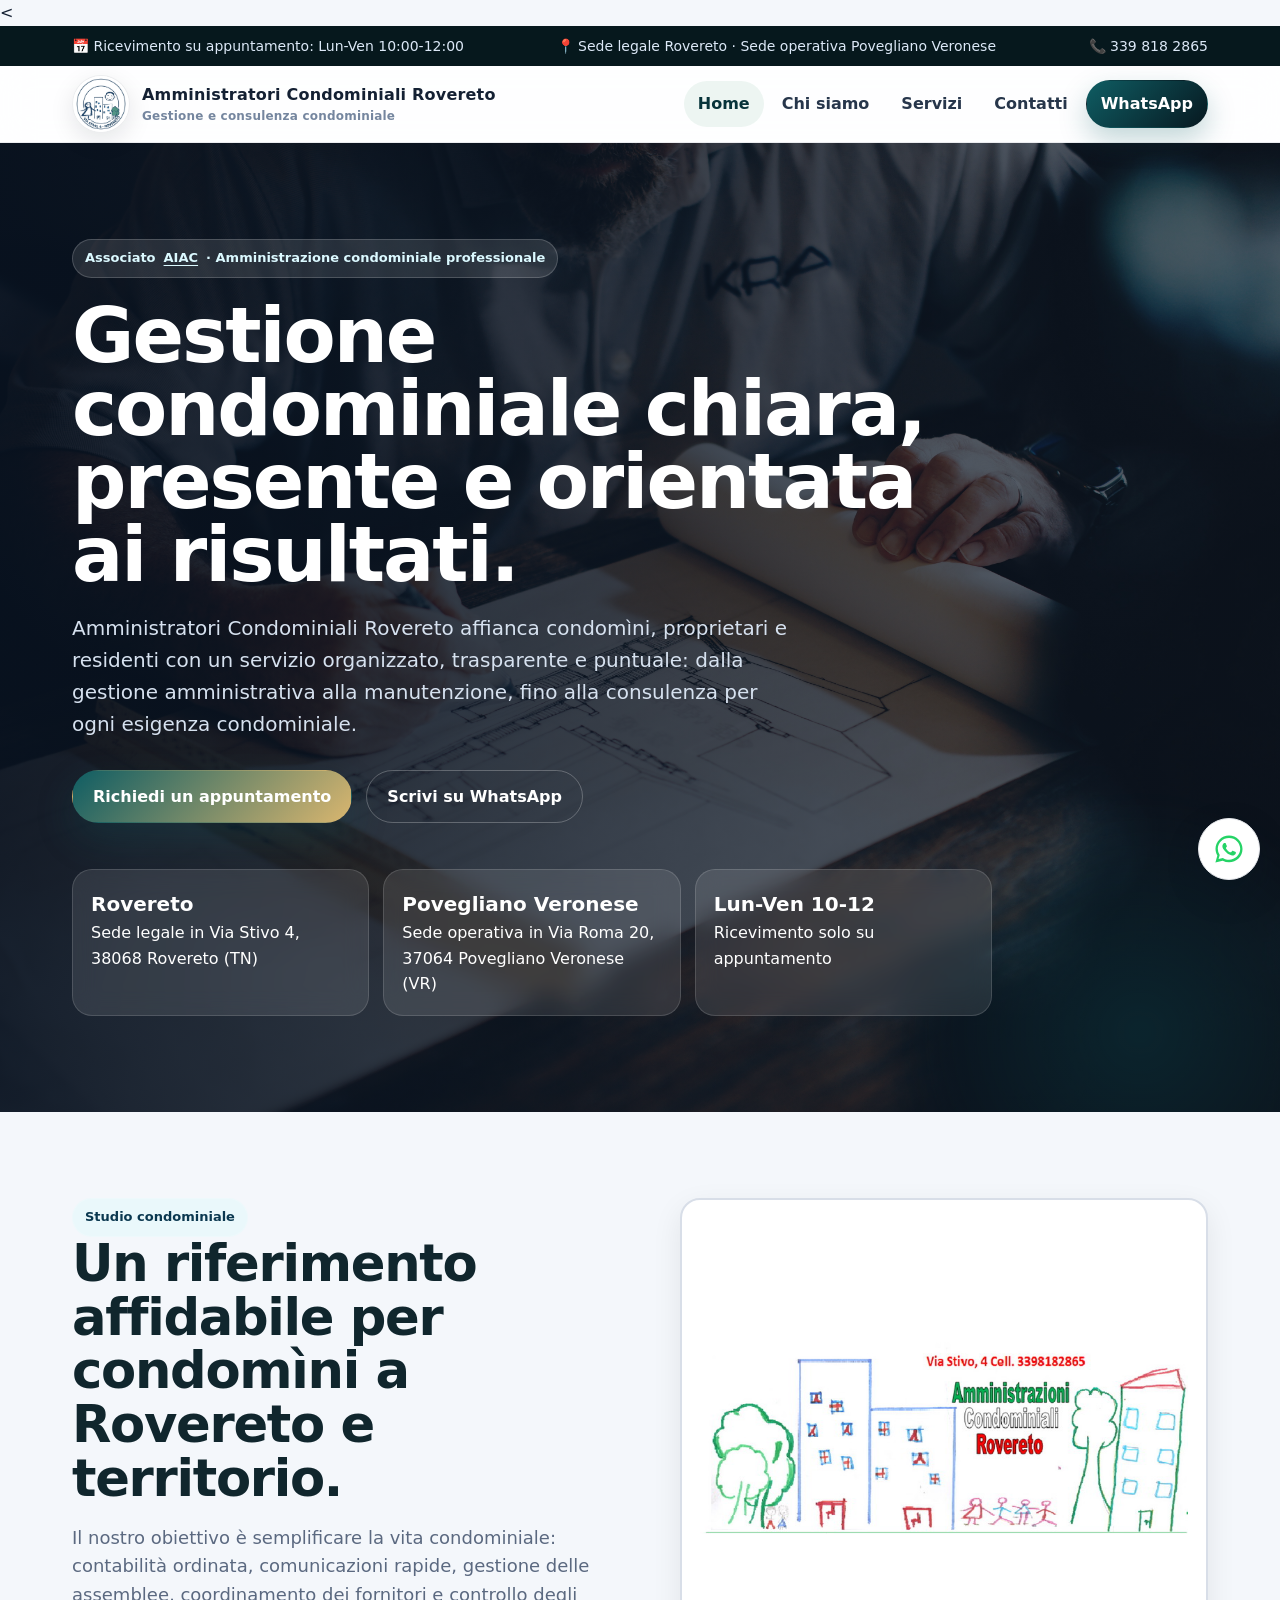
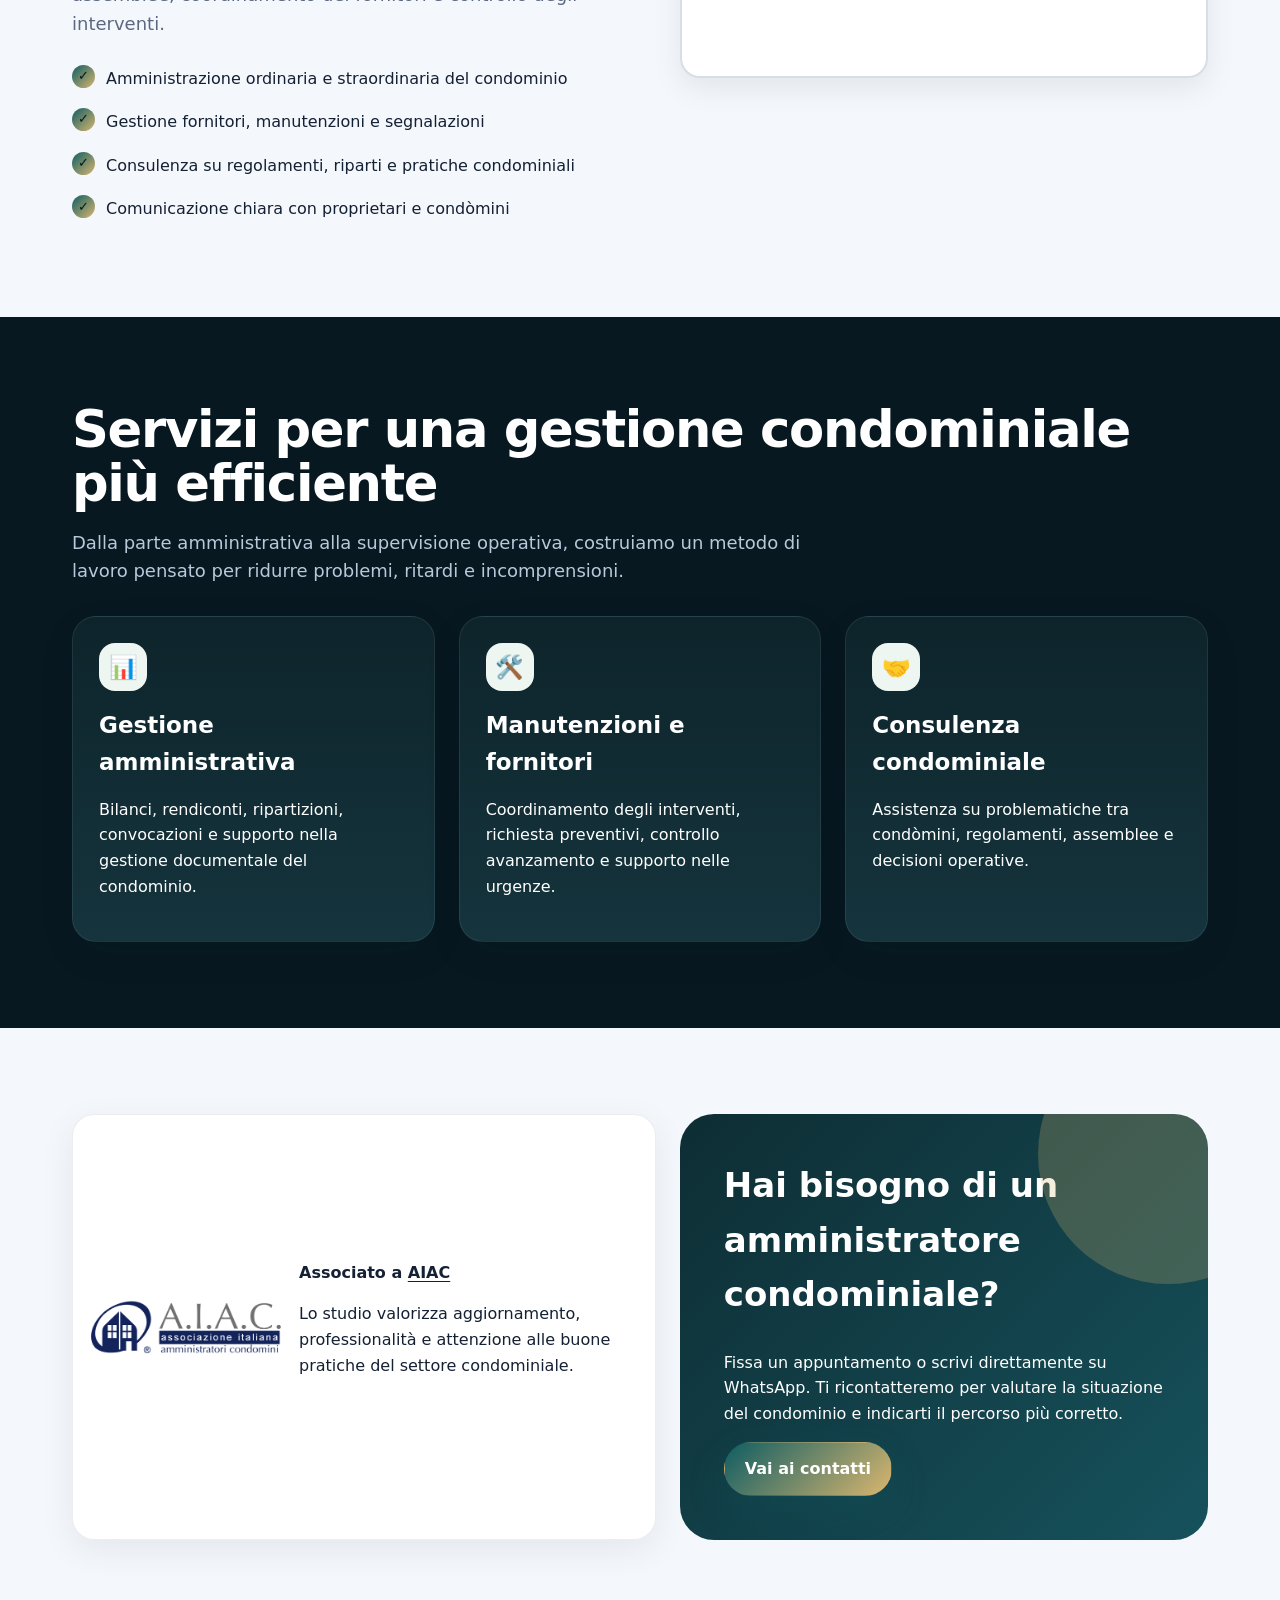
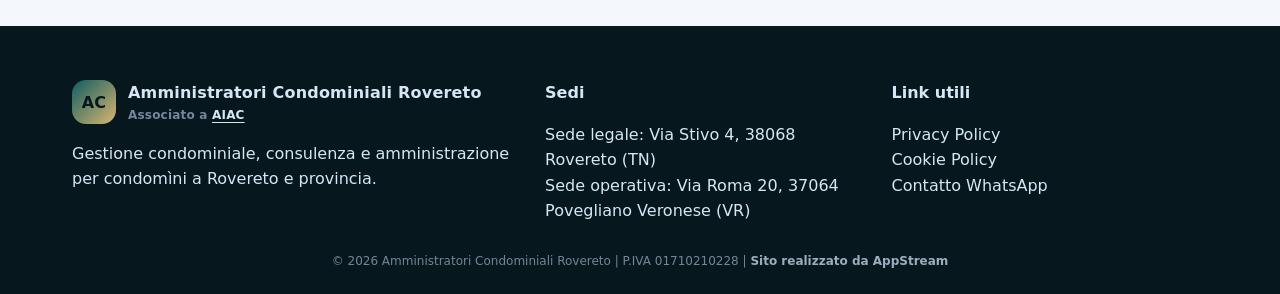
==== commit db6bcd68: "Add files via upload" ====
--- a/index.html
+++ b/index.html
@@ -1,9 +1,7 @@
-<!doctype html><html lang="it"><head><meta charset="utf-8"><meta name="viewport" content="width=device-width,initial-scale=1"><title>Amministratori Condominiali Rovereto | Gestione condominiale professionale</title><meta name="description" content="Amministratori condominiali a Rovereto: gestione trasparente, consulenza, assemblee, manutenzioni e assistenza per condomìni. Ricevimento su appuntamento Lun-Ven 10-12."><link rel="stylesheet" href="assets/css/style.css?v=4"></head><body><div class="topbar">
+<!doctype html><html lang="it"><head><meta charset="utf-8"><meta name="viewport" content="width=device-width,initial-scale=1"><title>Amministratori Condominiali Rovereto | Gestione condominiale professionale</title><meta name="description" content="Amministratori condominiali a Rovereto: gestione trasparente, consulenza, assemblee, manutenzioni e assistenza per condomìni. Ricevimento su appuntamento Lun-Ven 10-12."><link rel="stylesheet" href="assets/css/style.css?v=4"></head><body class="mobile-refined"><<div class="topbar">
     <div class="wrap">
         <span>📅 Ricevimento su appuntamento: Lun-Ven 10:00-12:00</span>
         <span>📍 Sede legale Rovereto · Sede operativa Povegliano Veronese</span>
         <span>📞 <a href="tel:+393398182865">339 818 2865</a></span>
     </div>
-</div><header class="navbar"><div class="wrap navrow"><a class="brand" href="index.html">
-<img class="brand-logo" src="assets/img/logo-rovereto.png" alt="Amministratori Condominiali Rovereto">
-<div class="brand-text"><strong>Amministratori Condominiali Rovereto</strong><small>Gestione e consulenza condominiale</small></div></a><button class="burger">☰</button><nav class="navlinks"><a class="active" href="index.html">Home</a><a href="chi-siamo.html">Chi siamo</a><a href="servizi.html">Servizi</a><a href="contatti.html">Contatti</a><a class="btn btn-dark cta-shine" data-whatsapp>WhatsApp</a></nav></div></header><main><section class="hero"><div class="wrap"><span class="eyebrow">Associato <a class="aiac-link" href="https://www.aiacondomini.it/" target="_blank" rel="noopener">AIAC</a> · Amministrazione condominiale professionale</span><h1>Gestione condominiale chiara, presente e orientata ai risultati.</h1><p>Amministratori Condominiali Rovereto affianca condomìni, proprietari e residenti con un servizio organizzato, trasparente e puntuale: dalla gestione amministrativa alla manutenzione, fino alla consulenza per ogni esigenza condominiale.</p><div class="hero-actions"><a class="btn btn-primary cta-shine" href="contatti.html">Richiedi un appuntamento</a><a class="btn btn-ghost cta-shine" data-whatsapp>Scrivi su WhatsApp</a></div><div class="hero-card"><div class="mini"><b>Rovereto</b><span>Sede legale in Via Stivo 4, 38068 Rovereto (TN)</span></div><div class="mini"><b>Povegliano Veronese</b><span>Sede operativa in Via Roma 20, 37064 Povegliano Veronese (VR)</span></div><div class="mini"><b>Lun-Ven 10-12</b><span>Ricevimento solo su appuntamento</span></div></div></div></section><section class="section"><div class="wrap grid grid-2"><div class="reveal"><span class="eyebrow" style="background:#eaf8fb;color:#0b3850">Studio condominiale</span><h2 class="title">Un riferimento affidabile per condomìni a Rovereto e territorio.</h2><p class="lead">Il nostro obiettivo è semplificare la vita condominiale: contabilità ordinata, comunicazioni rapide, gestione delle assemblee, coordinamento dei fornitori e controllo degli interventi.</p><ul class="check"><li>Amministrazione ordinaria e straordinaria del condominio</li><li>Gestione fornitori, manutenzioni e segnalazioni</li><li>Consulenza su regolamenti, riparti e pratiche condominiali</li><li>Comunicazione chiara con proprietari e condòmini</li></ul></div><img class="feature-img reveal" src="assets/img/building.jpg" alt="Edificio residenziale moderno per amministrazioni condominiali a Rovereto"></div></section><section class="section dark"><div class="wrap"><h2 class="title reveal">Servizi per una gestione condominiale più efficiente</h2><p class="lead reveal">Dalla parte amministrativa alla supervisione operativa, costruiamo un metodo di lavoro pensato per ridurre problemi, ritardi e incomprensioni.</p><div class="grid grid-3" style="margin-top:30px"><article class="card reveal"><div class="icon">📊</div><h3>Gestione amministrativa</h3><p>Bilanci, rendiconti, ripartizioni, convocazioni e supporto nella gestione documentale del condominio.</p></article><article class="card reveal"><div class="icon">🛠️</div><h3>Manutenzioni e fornitori</h3><p>Coordinamento degli interventi, richiesta preventivi, controllo avanzamento e supporto nelle urgenze.</p></article><article class="card reveal"><div class="icon">🤝</div><h3>Consulenza condominiale</h3><p>Assistenza su problematiche tra condòmini, regolamenti, assemblee e decisioni operative.</p></article></div></div></section><section class="section"><div class="wrap grid grid-2"><div class="aiac reveal"><img src="assets/img/aiac.png" alt="Logo AIAC Associazione Italiana Amministratori Condominiali"><div><b>Associato a <a class="aiac-link" href="https://www.aiacondomini.it/" target="_blank" rel="noopener">AIAC</a></b><p>Lo studio valorizza aggiornamento, professionalità e attenzione alle buone pratiche del settore condominiale.</p></div></div><div class="cta reveal"><h2 style="margin-top:0;font-size:34px">Hai bisogno di un amministratore condominiale?</h2><p>Fissa un appuntamento o scrivi direttamente su WhatsApp. Ti ricontatteremo per valutare la situazione del condominio e indicarti il percorso più corretto.</p><a class="btn btn-primary cta-shine" href="contatti.html">Vai ai contatti</a></div></div></section></main><footer class="footer"><div class="wrap footer-grid"><div><div class="brand"><span class="brand-mark">AC</span><span>Amministratori Condominiali Rovereto<small>Associato a <a class="aiac-link" href="https://www.aiacondomini.it/" target="_blank" rel="noopener">AIAC</a></small></span></div><p>Gestione condominiale, consulenza e amministrazione per condomìni a Rovereto e provincia.</p></div><div><b>Sedi</b><p>Sede legale: Via Stivo 4, 38068 Rovereto (TN)<br>Sede operativa: Via Roma 20, 37064 Povegliano Veronese (VR)</p></div><div><b>Link utili</b><p><a href="privacy.html">Privacy Policy</a><br><a href="cookie-policy.html">Cookie Policy</a><br><a data-whatsapp>Contatto WhatsApp</a></p></div></div><div class="appstream-credit">© 2026 Amministratori Condominiali Rovereto | P.IVA 01710210228 | <a href="https://www.appstream.it" target="_blank">Sito realizzato da AppStream</a></div></footer><a class="whatsapp" data-whatsapp aria-label="Scrivi su WhatsApp"></a><script src="assets/js/main.js"></script></body></html>
+</div><header class="navbar"><div class="wrap navrow"><a class="brand" href="index.html"><img class="brand-logo" src="assets/img/logo-rovereto.png" alt="Amministratori Condominiali Rovereto"><span>Amministratori Condominiali Rovereto<small>Gestione e consulenza condominiale</small></span></a><button class="burger">☰</button><nav class="navlinks"><a class="active" href="index.html">Home</a><a href="chi-siamo.html">Chi siamo</a><a href="servizi.html">Servizi</a><a href="contatti.html">Contatti</a><a class="btn btn-dark cta-shine" data-whatsapp>WhatsApp</a></nav></div></header><main><section class="hero"><div class="wrap"><span class="eyebrow">Associato <a class="aiac-link" href="https://www.aiacondomini.it/" target="_blank" rel="noopener">AIAC</a> · Amministrazione condominiale professionale</span><h1>Gestione condominiale chiara, presente e orientata ai risultati.</h1><p>Amministratori Condominiali Rovereto affianca condomìni, proprietari e residenti con un servizio organizzato, trasparente e puntuale: dalla gestione amministrativa alla manutenzione, fino alla consulenza per ogni esigenza condominiale.</p><div class="hero-actions"><a class="btn btn-primary cta-shine" href="contatti.html">Richiedi un appuntamento</a><a class="btn btn-ghost cta-shine" data-whatsapp>Scrivi su WhatsApp</a></div><div class="hero-card"><div class="mini"><b>Rovereto</b><span>Sede legale in Via Stivo 4, 38068 Rovereto (TN)</span></div><div class="mini"><b>Povegliano Veronese</b><span>Sede operativa in Via Roma 20, 37064 Povegliano Veronese (VR)</span></div><div class="mini"><b>Lun-Ven 10-12</b><span>Ricevimento solo su appuntamento</span></div></div></div></section><section class="section"><div class="wrap grid grid-2"><div class="reveal"><span class="eyebrow" style="background:#eaf8fb;color:#0b3850">Studio condominiale</span><h2 class="title">Un riferimento affidabile per condomìni a Rovereto e territorio.</h2><p class="lead">Il nostro obiettivo è semplificare la vita condominiale: contabilità ordinata, comunicazioni rapide, gestione delle assemblee, coordinamento dei fornitori e controllo degli interventi.</p><ul class="check"><li>Amministrazione ordinaria e straordinaria del condominio</li><li>Gestione fornitori, manutenzioni e segnalazioni</li><li>Consulenza su regolamenti, riparti e pratiche condominiali</li><li>Comunicazione chiara con proprietari e condòmini</li></ul></div><img class="feature-img reveal" src="assets/img/building.jpg" alt="Edificio residenziale moderno per amministrazioni condominiali a Rovereto"></div></section><section class="section dark"><div class="wrap"><h2 class="title reveal">Servizi per una gestione condominiale più efficiente</h2><p class="lead reveal">Dalla parte amministrativa alla supervisione operativa, costruiamo un metodo di lavoro pensato per ridurre problemi, ritardi e incomprensioni.</p><div class="grid grid-3" style="margin-top:30px"><article class="card reveal"><div class="icon">📊</div><h3>Gestione amministrativa</h3><p>Bilanci, rendiconti, ripartizioni, convocazioni e supporto nella gestione documentale del condominio.</p></article><article class="card reveal"><div class="icon">🛠️</div><h3>Manutenzioni e fornitori</h3><p>Coordinamento degli interventi, richiesta preventivi, controllo avanzamento e supporto nelle urgenze.</p></article><article class="card reveal"><div class="icon">🤝</div><h3>Consulenza condominiale</h3><p>Assistenza su problematiche tra condòmini, regolamenti, assemblee e decisioni operative.</p></article></div></div></section><section class="section"><div class="wrap grid grid-2"><div class="aiac reveal"><img src="assets/img/aiac.png" alt="Logo AIAC Associazione Italiana Amministratori Condominiali"><div><b>Associato a <a class="aiac-link" href="https://www.aiacondomini.it/" target="_blank" rel="noopener">AIAC</a></b><p>Lo studio valorizza aggiornamento, professionalità e attenzione alle buone pratiche del settore condominiale.</p></div></div><div class="cta reveal"><h2 style="margin-top:0;font-size:34px">Hai bisogno di un amministratore condominiale?</h2><p>Fissa un appuntamento o scrivi direttamente su WhatsApp. Ti ricontatteremo per valutare la situazione del condominio e indicarti il percorso più corretto.</p><a class="btn btn-primary cta-shine" href="contatti.html">Vai ai contatti</a></div></div></section></main><footer class="footer"><div class="wrap footer-grid"><div><div class="brand"><span class="brand-mark">AC</span><span>Amministratori Condominiali Rovereto<small>Associato a <a class="aiac-link" href="https://www.aiacondomini.it/" target="_blank" rel="noopener">AIAC</a></small></span></div><p>Gestione condominiale, consulenza e amministrazione per condomìni a Rovereto e provincia.</p></div><div><b>Sedi</b><p>Sede legale: Via Stivo 4, 38068 Rovereto (TN)<br>Sede operativa: Via Roma 20, 37064 Povegliano Veronese (VR)</p></div><div><b>Link utili</b><p><a href="privacy.html">Privacy Policy</a><br><a href="cookie-policy.html">Cookie Policy</a><br><a data-whatsapp>Contatto WhatsApp</a></p></div></div><div class="appstream-credit">© 2026 Amministratori Condominiali Rovereto | P.IVA 01710210228 | <a href="https://www.appstream.it" target="_blank">Sito realizzato da AppStream</a></div></footer><a class="whatsapp" data-whatsapp aria-label="Scrivi su WhatsApp"></a><script src="assets/js/main.js"></script></body></html>
--- a/assets/css/style.css
+++ b/assets/css/style.css
@@ -162,3 +162,20 @@
 }
 
 .feature-img:hover { transform:scale(1.02); }
+
+
+/* Mobile refinement */
+@media (max-width:768px){
+.navrow{display:flex;align-items:center;justify-content:space-between;gap:12px;padding:12px 16px!important}
+.brand{display:flex;align-items:center;gap:10px;max-width:75%}
+.brand img,.brand-logo{width:44px!important;height:44px!important}
+.brand span,.brand-text{font-size:1rem!important;line-height:1.2!important}
+.hero,.hero .wrap{padding:56px 18px!important}
+.hero h1{font-size:2rem!important;line-height:1.15!important}
+.hero p{font-size:1rem!important}
+.btn,.buttons a{display:block!important;width:100%;text-align:center;margin:10px 0!important}
+section{padding:48px 18px!important}
+.cards,.grid{grid-template-columns:1fr!important}
+footer .wrap{padding:28px 18px!important;text-align:center}
+img{max-width:100%;height:auto}
+}
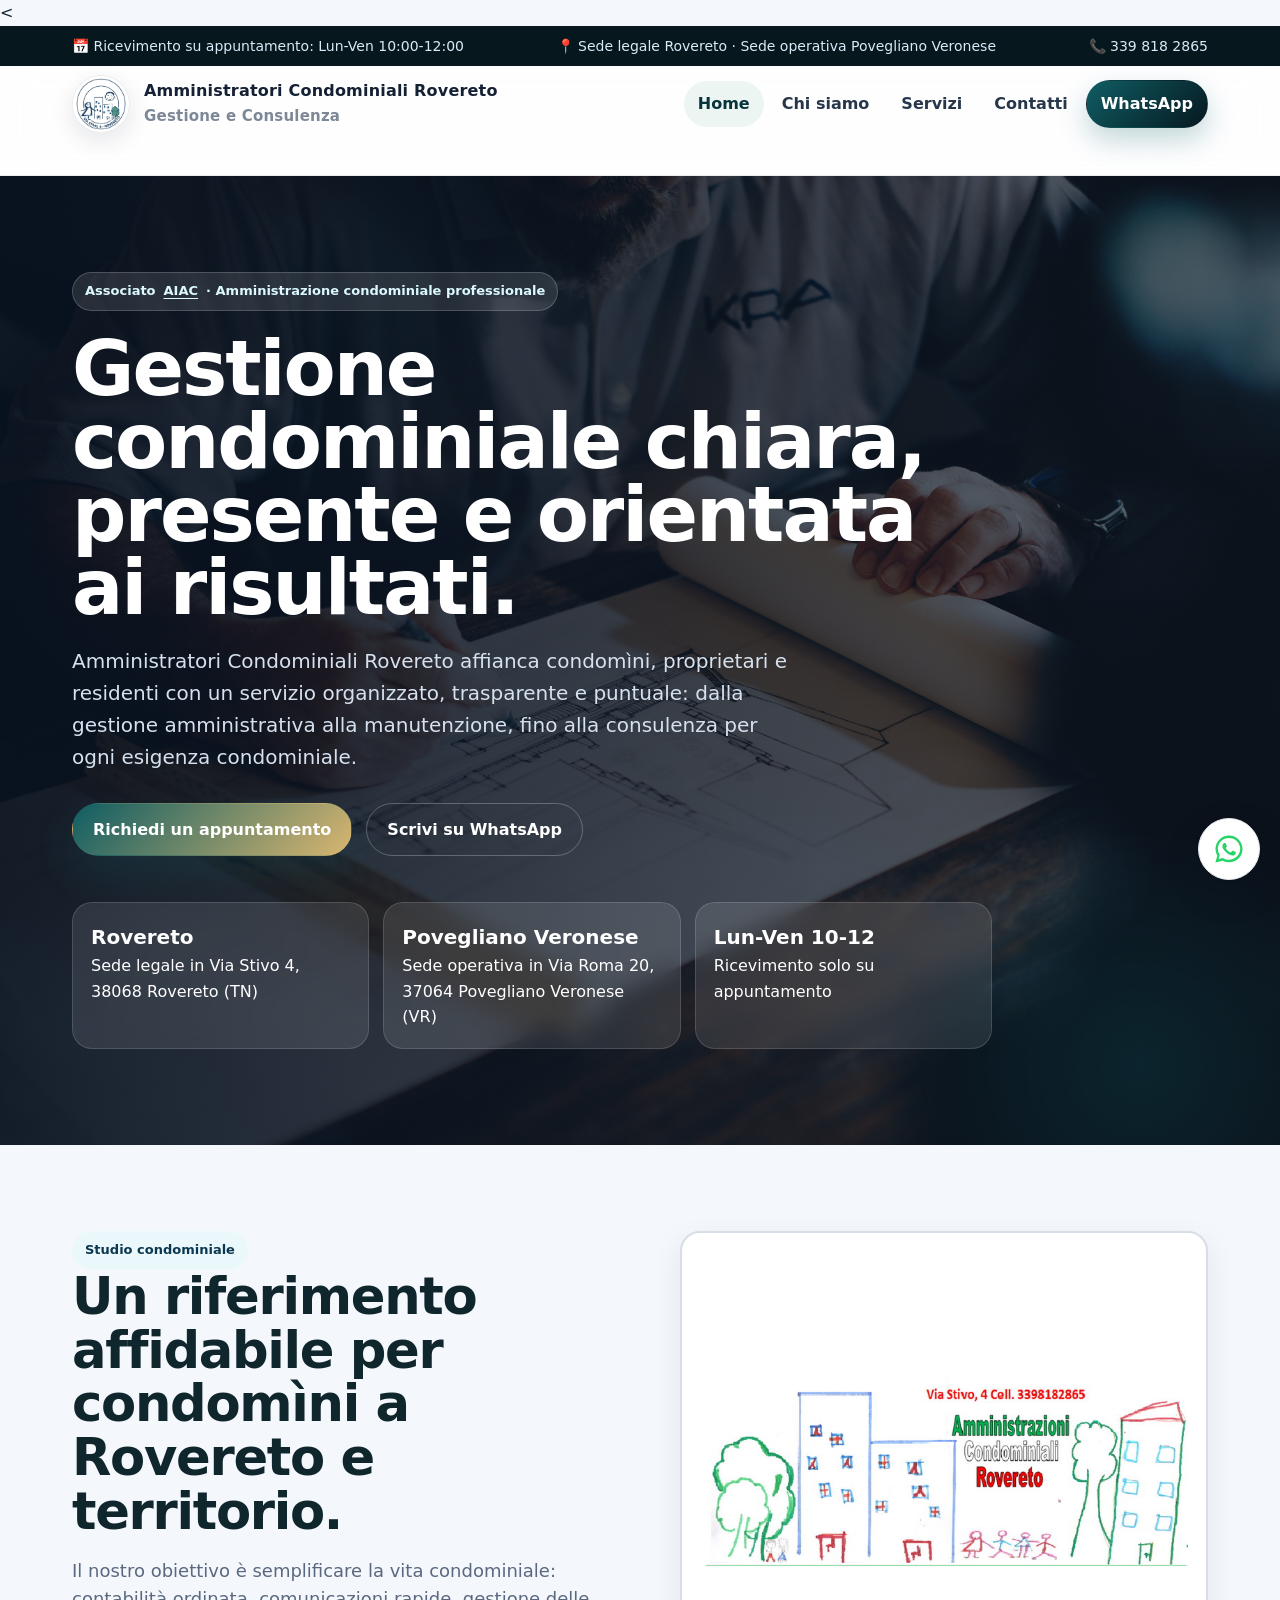
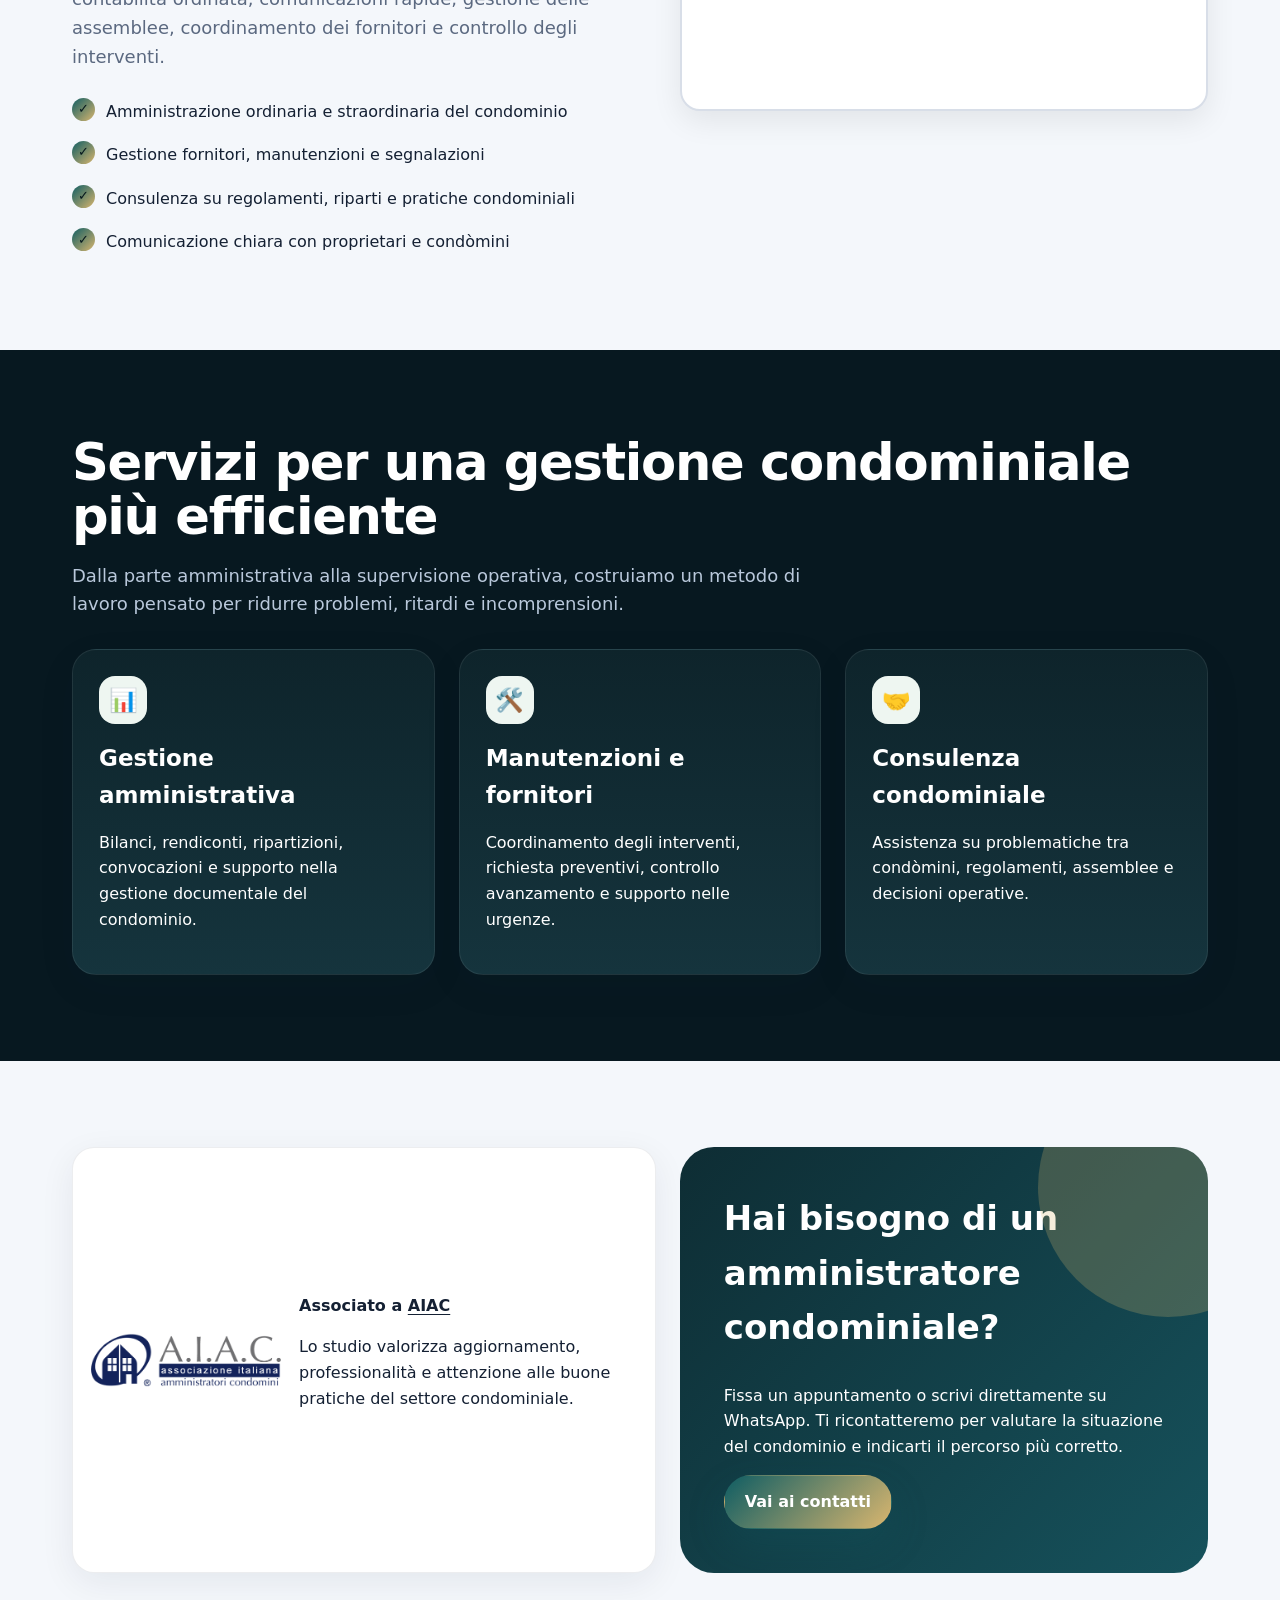
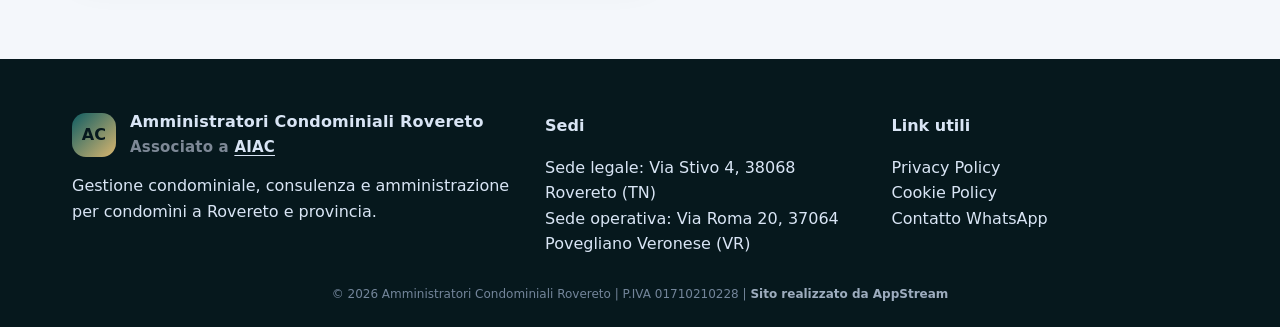
==== commit 59a8d403: "Update index.html" ====
--- a/index.html
+++ b/index.html
@@ -4,4 +4,4 @@
         <span>📍 Sede legale Rovereto · Sede operativa Povegliano Veronese</span>
         <span>📞 <a href="tel:+393398182865">339 818 2865</a></span>
     </div>
-</div><header class="navbar"><div class="wrap navrow"><a class="brand" href="index.html"><img class="brand-logo" src="assets/img/logo-rovereto.png" alt="Amministratori Condominiali Rovereto"><span>Amministratori Condominiali Rovereto<small>Gestione e consulenza condominiale</small></span></a><button class="burger">☰</button><nav class="navlinks"><a class="active" href="index.html">Home</a><a href="chi-siamo.html">Chi siamo</a><a href="servizi.html">Servizi</a><a href="contatti.html">Contatti</a><a class="btn btn-dark cta-shine" data-whatsapp>WhatsApp</a></nav></div></header><main><section class="hero"><div class="wrap"><span class="eyebrow">Associato <a class="aiac-link" href="https://www.aiacondomini.it/" target="_blank" rel="noopener">AIAC</a> · Amministrazione condominiale professionale</span><h1>Gestione condominiale chiara, presente e orientata ai risultati.</h1><p>Amministratori Condominiali Rovereto affianca condomìni, proprietari e residenti con un servizio organizzato, trasparente e puntuale: dalla gestione amministrativa alla manutenzione, fino alla consulenza per ogni esigenza condominiale.</p><div class="hero-actions"><a class="btn btn-primary cta-shine" href="contatti.html">Richiedi un appuntamento</a><a class="btn btn-ghost cta-shine" data-whatsapp>Scrivi su WhatsApp</a></div><div class="hero-card"><div class="mini"><b>Rovereto</b><span>Sede legale in Via Stivo 4, 38068 Rovereto (TN)</span></div><div class="mini"><b>Povegliano Veronese</b><span>Sede operativa in Via Roma 20, 37064 Povegliano Veronese (VR)</span></div><div class="mini"><b>Lun-Ven 10-12</b><span>Ricevimento solo su appuntamento</span></div></div></div></section><section class="section"><div class="wrap grid grid-2"><div class="reveal"><span class="eyebrow" style="background:#eaf8fb;color:#0b3850">Studio condominiale</span><h2 class="title">Un riferimento affidabile per condomìni a Rovereto e territorio.</h2><p class="lead">Il nostro obiettivo è semplificare la vita condominiale: contabilità ordinata, comunicazioni rapide, gestione delle assemblee, coordinamento dei fornitori e controllo degli interventi.</p><ul class="check"><li>Amministrazione ordinaria e straordinaria del condominio</li><li>Gestione fornitori, manutenzioni e segnalazioni</li><li>Consulenza su regolamenti, riparti e pratiche condominiali</li><li>Comunicazione chiara con proprietari e condòmini</li></ul></div><img class="feature-img reveal" src="assets/img/building.jpg" alt="Edificio residenziale moderno per amministrazioni condominiali a Rovereto"></div></section><section class="section dark"><div class="wrap"><h2 class="title reveal">Servizi per una gestione condominiale più efficiente</h2><p class="lead reveal">Dalla parte amministrativa alla supervisione operativa, costruiamo un metodo di lavoro pensato per ridurre problemi, ritardi e incomprensioni.</p><div class="grid grid-3" style="margin-top:30px"><article class="card reveal"><div class="icon">📊</div><h3>Gestione amministrativa</h3><p>Bilanci, rendiconti, ripartizioni, convocazioni e supporto nella gestione documentale del condominio.</p></article><article class="card reveal"><div class="icon">🛠️</div><h3>Manutenzioni e fornitori</h3><p>Coordinamento degli interventi, richiesta preventivi, controllo avanzamento e supporto nelle urgenze.</p></article><article class="card reveal"><div class="icon">🤝</div><h3>Consulenza condominiale</h3><p>Assistenza su problematiche tra condòmini, regolamenti, assemblee e decisioni operative.</p></article></div></div></section><section class="section"><div class="wrap grid grid-2"><div class="aiac reveal"><img src="assets/img/aiac.png" alt="Logo AIAC Associazione Italiana Amministratori Condominiali"><div><b>Associato a <a class="aiac-link" href="https://www.aiacondomini.it/" target="_blank" rel="noopener">AIAC</a></b><p>Lo studio valorizza aggiornamento, professionalità e attenzione alle buone pratiche del settore condominiale.</p></div></div><div class="cta reveal"><h2 style="margin-top:0;font-size:34px">Hai bisogno di un amministratore condominiale?</h2><p>Fissa un appuntamento o scrivi direttamente su WhatsApp. Ti ricontatteremo per valutare la situazione del condominio e indicarti il percorso più corretto.</p><a class="btn btn-primary cta-shine" href="contatti.html">Vai ai contatti</a></div></div></section></main><footer class="footer"><div class="wrap footer-grid"><div><div class="brand"><span class="brand-mark">AC</span><span>Amministratori Condominiali Rovereto<small>Associato a <a class="aiac-link" href="https://www.aiacondomini.it/" target="_blank" rel="noopener">AIAC</a></small></span></div><p>Gestione condominiale, consulenza e amministrazione per condomìni a Rovereto e provincia.</p></div><div><b>Sedi</b><p>Sede legale: Via Stivo 4, 38068 Rovereto (TN)<br>Sede operativa: Via Roma 20, 37064 Povegliano Veronese (VR)</p></div><div><b>Link utili</b><p><a href="privacy.html">Privacy Policy</a><br><a href="cookie-policy.html">Cookie Policy</a><br><a data-whatsapp>Contatto WhatsApp</a></p></div></div><div class="appstream-credit">© 2026 Amministratori Condominiali Rovereto | P.IVA 01710210228 | <a href="https://www.appstream.it" target="_blank">Sito realizzato da AppStream</a></div></footer><a class="whatsapp" data-whatsapp aria-label="Scrivi su WhatsApp"></a><script src="assets/js/main.js"></script></body></html>
+</div><header class="navbar"><div class="wrap navrow"><a class="brand" href="index.html"><img class="brand-logo" src="assets/img/logo-rovereto.png" alt="Amministratori Condominiali Rovereto"><span>Amministratori Condominiali Rovereto<small>Gestione e Consulenza</small></span></a><button class="burger">☰</button><nav class="navlinks"><a class="active" href="index.html">Home</a><a href="chi-siamo.html">Chi siamo</a><a href="servizi.html">Servizi</a><a href="contatti.html">Contatti</a><a class="btn btn-dark cta-shine" data-whatsapp>WhatsApp</a></nav></div></header><main><section class="hero"><div class="wrap"><span class="eyebrow">Associato <a class="aiac-link" href="https://www.aiacondomini.it/" target="_blank" rel="noopener">AIAC</a> · Amministrazione condominiale professionale</span><h1>Gestione condominiale chiara, presente e orientata ai risultati.</h1><p>Amministratori Condominiali Rovereto affianca condomìni, proprietari e residenti con un servizio organizzato, trasparente e puntuale: dalla gestione amministrativa alla manutenzione, fino alla consulenza per ogni esigenza condominiale.</p><div class="hero-actions"><a class="btn btn-primary cta-shine" href="contatti.html">Richiedi un appuntamento</a><a class="btn btn-ghost cta-shine" data-whatsapp>Scrivi su WhatsApp</a></div><div class="hero-card"><div class="mini"><b>Rovereto</b><span>Sede legale in Via Stivo 4, 38068 Rovereto (TN)</span></div><div class="mini"><b>Povegliano Veronese</b><span>Sede operativa in Via Roma 20, 37064 Povegliano Veronese (VR)</span></div><div class="mini"><b>Lun-Ven 10-12</b><span>Ricevimento solo su appuntamento</span></div></div></div></section><section class="section"><div class="wrap grid grid-2"><div class="reveal"><span class="eyebrow" style="background:#eaf8fb;color:#0b3850">Studio condominiale</span><h2 class="title">Un riferimento affidabile per condomìni a Rovereto e territorio.</h2><p class="lead">Il nostro obiettivo è semplificare la vita condominiale: contabilità ordinata, comunicazioni rapide, gestione delle assemblee, coordinamento dei fornitori e controllo degli interventi.</p><ul class="check"><li>Amministrazione ordinaria e straordinaria del condominio</li><li>Gestione fornitori, manutenzioni e segnalazioni</li><li>Consulenza su regolamenti, riparti e pratiche condominiali</li><li>Comunicazione chiara con proprietari e condòmini</li></ul></div><img class="feature-img reveal" src="assets/img/building.jpg" alt="Edificio residenziale moderno per amministrazioni condominiali a Rovereto"></div></section><section class="section dark"><div class="wrap"><h2 class="title reveal">Servizi per una gestione condominiale più efficiente</h2><p class="lead reveal">Dalla parte amministrativa alla supervisione operativa, costruiamo un metodo di lavoro pensato per ridurre problemi, ritardi e incomprensioni.</p><div class="grid grid-3" style="margin-top:30px"><article class="card reveal"><div class="icon">📊</div><h3>Gestione amministrativa</h3><p>Bilanci, rendiconti, ripartizioni, convocazioni e supporto nella gestione documentale del condominio.</p></article><article class="card reveal"><div class="icon">🛠️</div><h3>Manutenzioni e fornitori</h3><p>Coordinamento degli interventi, richiesta preventivi, controllo avanzamento e supporto nelle urgenze.</p></article><article class="card reveal"><div class="icon">🤝</div><h3>Consulenza condominiale</h3><p>Assistenza su problematiche tra condòmini, regolamenti, assemblee e decisioni operative.</p></article></div></div></section><section class="section"><div class="wrap grid grid-2"><div class="aiac reveal"><img src="assets/img/aiac.png" alt="Logo AIAC Associazione Italiana Amministratori Condominiali"><div><b>Associato a <a class="aiac-link" href="https://www.aiacondomini.it/" target="_blank" rel="noopener">AIAC</a></b><p>Lo studio valorizza aggiornamento, professionalità e attenzione alle buone pratiche del settore condominiale.</p></div></div><div class="cta reveal"><h2 style="margin-top:0;font-size:34px">Hai bisogno di un amministratore condominiale?</h2><p>Fissa un appuntamento o scrivi direttamente su WhatsApp. Ti ricontatteremo per valutare la situazione del condominio e indicarti il percorso più corretto.</p><a class="btn btn-primary cta-shine" href="contatti.html">Vai ai contatti</a></div></div></section></main><footer class="footer"><div class="wrap footer-grid"><div><div class="brand"><span class="brand-mark">AC</span><span>Amministratori Condominiali Rovereto<small>Associato a <a class="aiac-link" href="https://www.aiacondomini.it/" target="_blank" rel="noopener">AIAC</a></small></span></div><p>Gestione condominiale, consulenza e amministrazione per condomìni a Rovereto e provincia.</p></div><div><b>Sedi</b><p>Sede legale: Via Stivo 4, 38068 Rovereto (TN)<br>Sede operativa: Via Roma 20, 37064 Povegliano Veronese (VR)</p></div><div><b>Link utili</b><p><a href="privacy.html">Privacy Policy</a><br><a href="cookie-policy.html">Cookie Policy</a><br><a data-whatsapp>Contatto WhatsApp</a></p></div></div><div class="appstream-credit">© 2026 Amministratori Condominiali Rovereto | P.IVA 01710210228 | <a href="https://www.appstream.it" target="_blank">Sito realizzato da AppStream</a></div></footer><a class="whatsapp" data-whatsapp aria-label="Scrivi su WhatsApp"></a><script src="assets/js/main.js"></script></body></html>
--- a/assets/css/style.css
+++ b/assets/css/style.css
@@ -150,7 +150,44 @@
   .whatsapp { right:14px; bottom:14px; width:56px; height:56px; }
   .whatsapp:before { width:31px; height:31px; }
 }
-
+/* ===== Correzione logo/titolo mobile ===== */
+
+.brand {
+    display: flex;
+    align-items: center;
+    gap: 14px;
+}
+
+.brand span{
+    display:flex;
+    flex-direction:column;
+    justify-content:center;
+    line-height:1.15;
+}
+
+.brand span small{
+    display:block;
+    position:static !important;
+    margin-top:6px;
+    font-size:15px;
+    line-height:1.25;
+    color:#7d8896;
+    font-weight:600;
+}
+
+.brand-logo{
+    width:58px;
+    height:58px;
+    flex-shrink:0;
+}
+
+.navbar{
+    min-height:110px;
+}
+
+.navrow{
+    align-items:center;
+}
 @media (max-width:390px) {
   .wrap { padding-left:14px; padding-right:14px; }
   .brand-logo { width:42px; height:42px; flex-basis:42px; }
@@ -179,3 +216,133 @@
 footer .wrap{padding:28px 18px!important;text-align:center}
 img{max-width:100%;height:auto}
 }
+@media (max-width: 860px) {
+
+  .brand {
+    display: flex;
+    align-items: center;
+    gap: 12px;
+  }
+
+  .brand-text {
+    display: flex;
+    flex-direction: column;
+    justify-content: center;
+  }
+
+  .brand-text small,
+  .brand span small {
+    display: block;
+    position: static;
+    margin-top: 6px;
+    font-size: 0.95rem;
+    line-height: 1.3;
+    color: #7b8794;
+  }
+
+  .brand-logo {
+    flex-shrink: 0;
+  }
+  @media (max-width:860px){
+
+.navrow{
+    height:auto;
+    min-height:100px;
+    padding:12px 0;
+    align-items:center;
+/* Correzione logo mobile */
+
+.navrow{
+    height:auto !important;
+    min-height:100px;
+    padding:12px 0;
+}
+
+.brand{
+    display:flex;
+    align-items:center;
+    gap:12px;
+}
+
+.brand span{
+    display:flex;
+    flex-direction:column;
+    justify-content:center;
+}
+
+.brand small{
+    position:static !important;
+    display:block;
+    margin-top:4px;
+    font-size:14px;
+    line-height:1.25;
+    color:#75869f;
+}
+
+.brand-logo{
+    width:58px;
+    height:58px;
+}
+}
+
+.brand{
+    display:flex;
+    align-items:center;
+    gap:12px;
+}
+
+.brand span{
+    display:flex;
+    flex-direction:column;
+    justify-content:center;
+}
+
+.brand small{
+    display:block;
+    margin-top:4px;
+    font-size:14px;
+    line-height:1.2;
+    color:#75869f;
+}
+
+}
+
+}
+
+
+/* ==== MOBILE HEADER FIX OVERRIDE ==== */
+@media (max-width:860px){
+  .navrow{
+    height:auto !important;
+    min-height:96px !important;
+    padding:12px 18px !important;
+    display:flex !important;
+    align-items:center !important;
+    justify-content:space-between !important;
+  }
+  .brand{
+    display:flex !important;
+    align-items:center !important;
+    gap:12px !important;
+    max-width:calc(100% - 64px);
+  }
+  .brand > span{
+    display:flex !important;
+    flex-direction:column !important;
+    justify-content:center !important;
+    line-height:1.15 !important;
+  }
+  .brand small{
+    display:block !important;
+    position:static !important;
+    margin-top:4px !important;
+    font-size:13px !important;
+    line-height:1.25 !important;
+    white-space:normal !important;
+  }
+  .brand-logo{
+    width:52px !important;
+    height:52px !important;
+    flex-shrink:0 !important;
+  }
+}
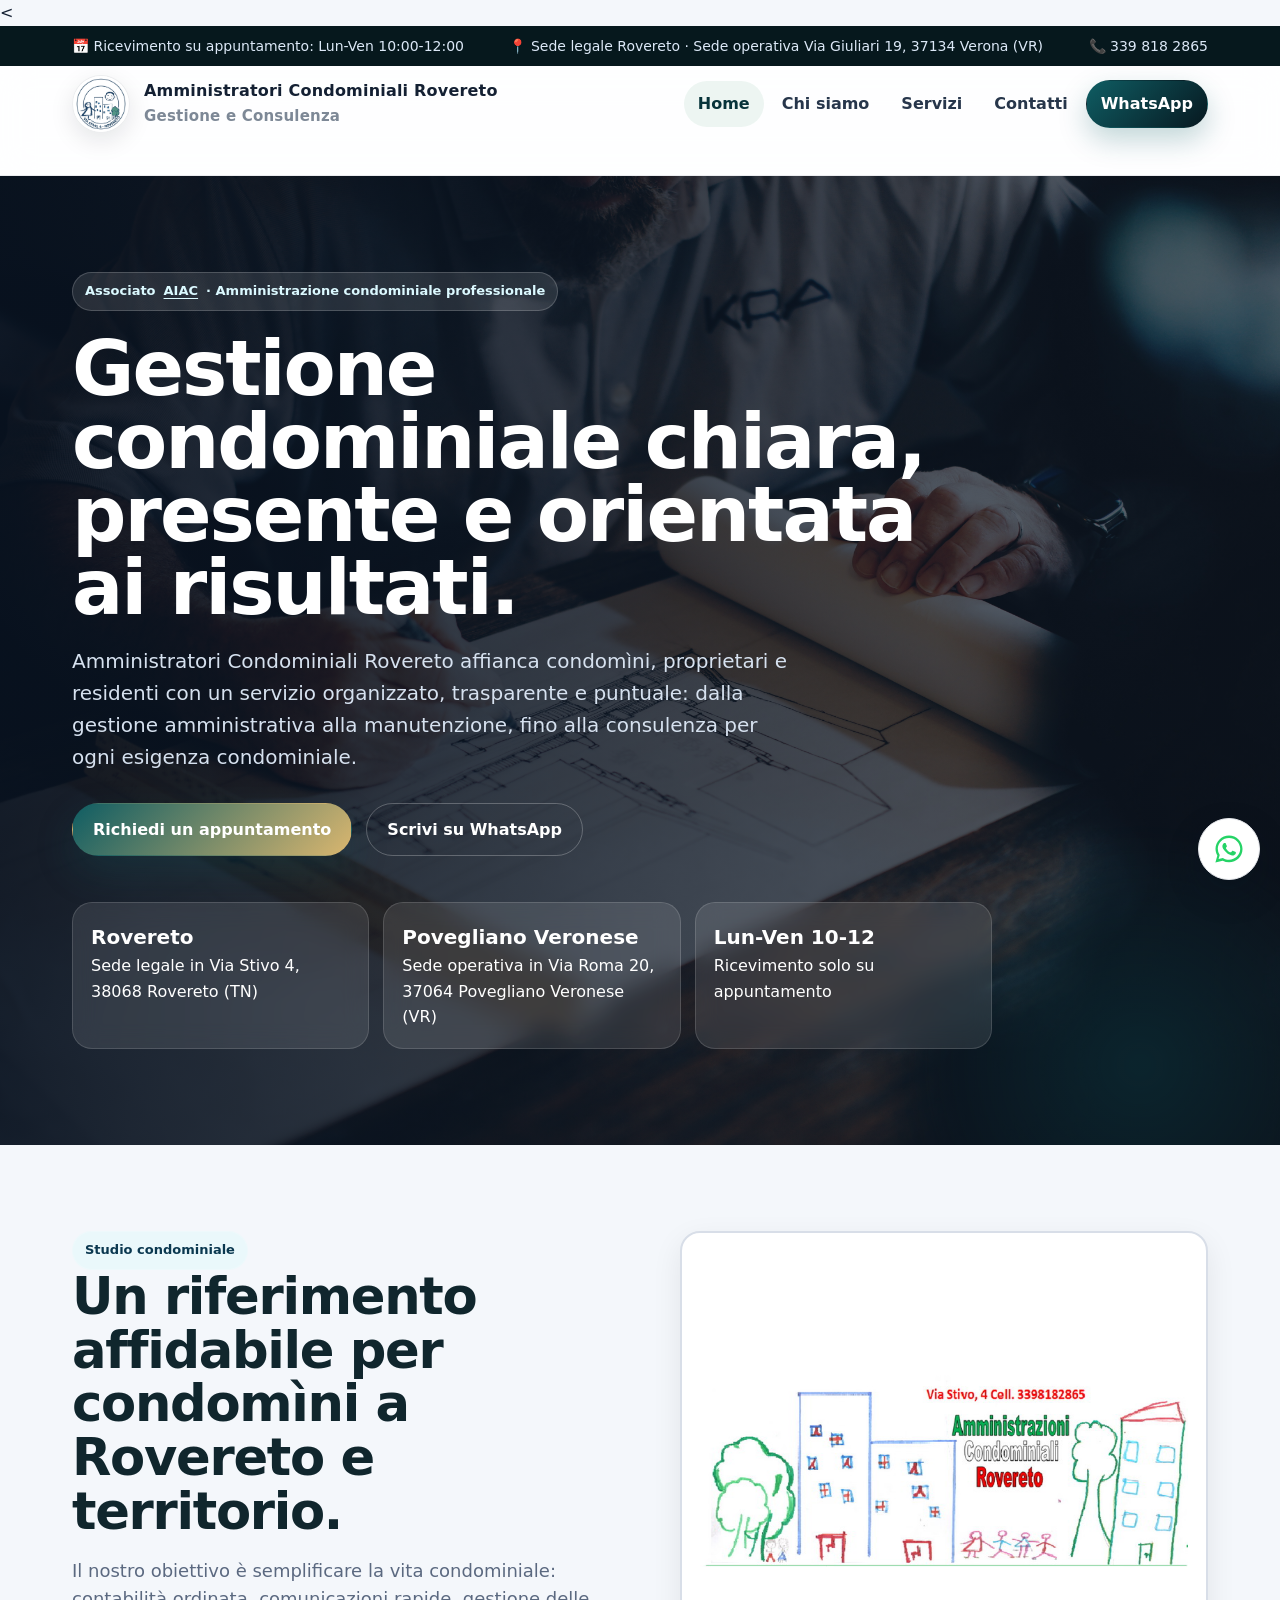
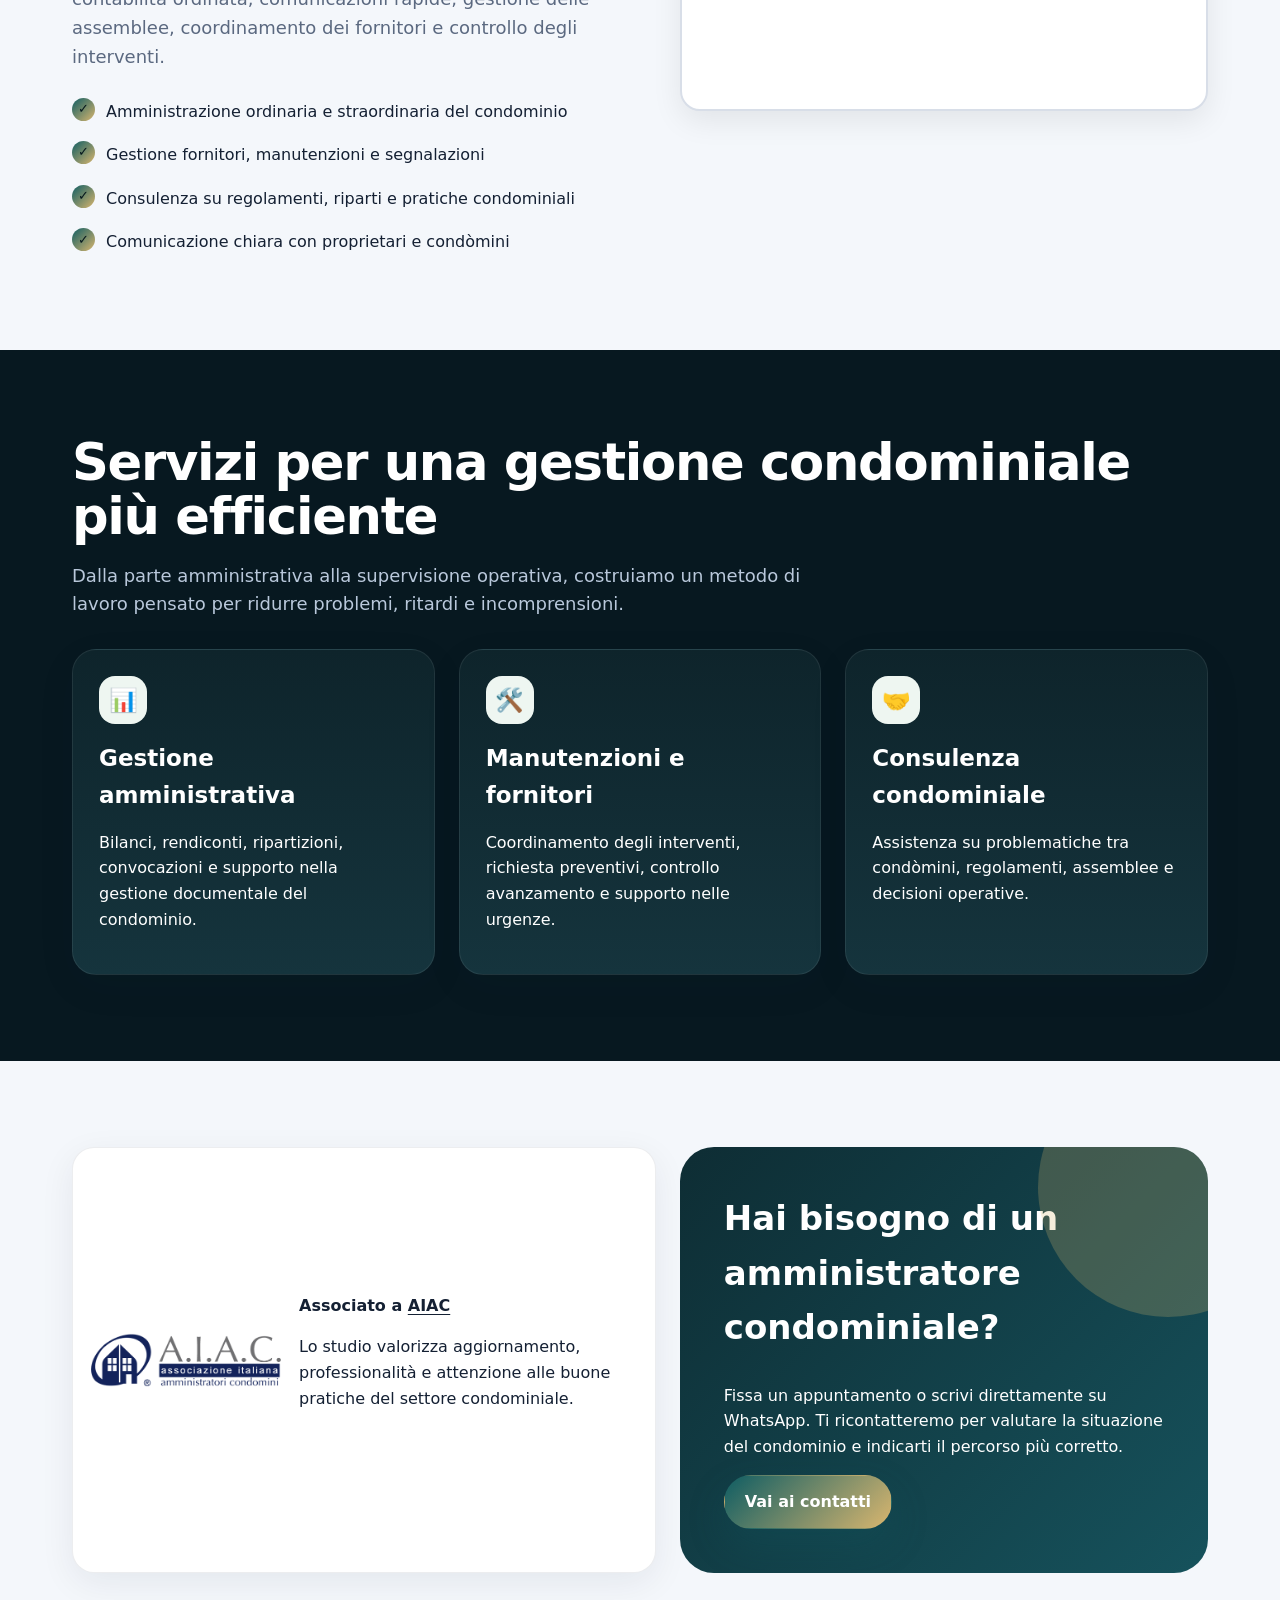
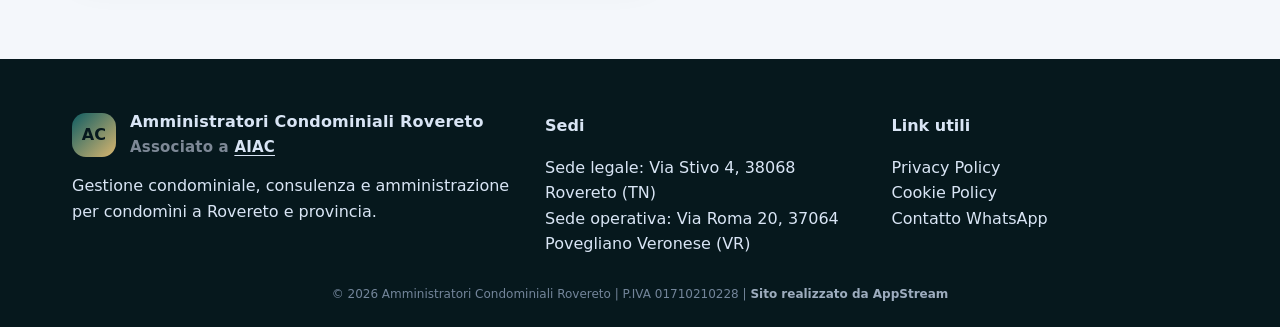
==== commit 255027b6: "Update index.html" ====
--- a/index.html
+++ b/index.html
@@ -1,7 +1,7 @@
 <!doctype html><html lang="it"><head><meta charset="utf-8"><meta name="viewport" content="width=device-width,initial-scale=1"><title>Amministratori Condominiali Rovereto | Gestione condominiale professionale</title><meta name="description" content="Amministratori condominiali a Rovereto: gestione trasparente, consulenza, assemblee, manutenzioni e assistenza per condomìni. Ricevimento su appuntamento Lun-Ven 10-12."><link rel="stylesheet" href="assets/css/style.css?v=4"></head><body class="mobile-refined"><<div class="topbar">
     <div class="wrap">
         <span>📅 Ricevimento su appuntamento: Lun-Ven 10:00-12:00</span>
-        <span>📍 Sede legale Rovereto · Sede operativa Povegliano Veronese</span>
+        <span>📍 Sede legale Rovereto · Sede operativa Via Giuliari 19, 37134 Verona (VR)</span>
         <span>📞 <a href="tel:+393398182865">339 818 2865</a></span>
     </div>
 </div><header class="navbar"><div class="wrap navrow"><a class="brand" href="index.html"><img class="brand-logo" src="assets/img/logo-rovereto.png" alt="Amministratori Condominiali Rovereto"><span>Amministratori Condominiali Rovereto<small>Gestione e Consulenza</small></span></a><button class="burger">☰</button><nav class="navlinks"><a class="active" href="index.html">Home</a><a href="chi-siamo.html">Chi siamo</a><a href="servizi.html">Servizi</a><a href="contatti.html">Contatti</a><a class="btn btn-dark cta-shine" data-whatsapp>WhatsApp</a></nav></div></header><main><section class="hero"><div class="wrap"><span class="eyebrow">Associato <a class="aiac-link" href="https://www.aiacondomini.it/" target="_blank" rel="noopener">AIAC</a> · Amministrazione condominiale professionale</span><h1>Gestione condominiale chiara, presente e orientata ai risultati.</h1><p>Amministratori Condominiali Rovereto affianca condomìni, proprietari e residenti con un servizio organizzato, trasparente e puntuale: dalla gestione amministrativa alla manutenzione, fino alla consulenza per ogni esigenza condominiale.</p><div class="hero-actions"><a class="btn btn-primary cta-shine" href="contatti.html">Richiedi un appuntamento</a><a class="btn btn-ghost cta-shine" data-whatsapp>Scrivi su WhatsApp</a></div><div class="hero-card"><div class="mini"><b>Rovereto</b><span>Sede legale in Via Stivo 4, 38068 Rovereto (TN)</span></div><div class="mini"><b>Povegliano Veronese</b><span>Sede operativa in Via Roma 20, 37064 Povegliano Veronese (VR)</span></div><div class="mini"><b>Lun-Ven 10-12</b><span>Ricevimento solo su appuntamento</span></div></div></div></section><section class="section"><div class="wrap grid grid-2"><div class="reveal"><span class="eyebrow" style="background:#eaf8fb;color:#0b3850">Studio condominiale</span><h2 class="title">Un riferimento affidabile per condomìni a Rovereto e territorio.</h2><p class="lead">Il nostro obiettivo è semplificare la vita condominiale: contabilità ordinata, comunicazioni rapide, gestione delle assemblee, coordinamento dei fornitori e controllo degli interventi.</p><ul class="check"><li>Amministrazione ordinaria e straordinaria del condominio</li><li>Gestione fornitori, manutenzioni e segnalazioni</li><li>Consulenza su regolamenti, riparti e pratiche condominiali</li><li>Comunicazione chiara con proprietari e condòmini</li></ul></div><img class="feature-img reveal" src="assets/img/building.jpg" alt="Edificio residenziale moderno per amministrazioni condominiali a Rovereto"></div></section><section class="section dark"><div class="wrap"><h2 class="title reveal">Servizi per una gestione condominiale più efficiente</h2><p class="lead reveal">Dalla parte amministrativa alla supervisione operativa, costruiamo un metodo di lavoro pensato per ridurre problemi, ritardi e incomprensioni.</p><div class="grid grid-3" style="margin-top:30px"><article class="card reveal"><div class="icon">📊</div><h3>Gestione amministrativa</h3><p>Bilanci, rendiconti, ripartizioni, convocazioni e supporto nella gestione documentale del condominio.</p></article><article class="card reveal"><div class="icon">🛠️</div><h3>Manutenzioni e fornitori</h3><p>Coordinamento degli interventi, richiesta preventivi, controllo avanzamento e supporto nelle urgenze.</p></article><article class="card reveal"><div class="icon">🤝</div><h3>Consulenza condominiale</h3><p>Assistenza su problematiche tra condòmini, regolamenti, assemblee e decisioni operative.</p></article></div></div></section><section class="section"><div class="wrap grid grid-2"><div class="aiac reveal"><img src="assets/img/aiac.png" alt="Logo AIAC Associazione Italiana Amministratori Condominiali"><div><b>Associato a <a class="aiac-link" href="https://www.aiacondomini.it/" target="_blank" rel="noopener">AIAC</a></b><p>Lo studio valorizza aggiornamento, professionalità e attenzione alle buone pratiche del settore condominiale.</p></div></div><div class="cta reveal"><h2 style="margin-top:0;font-size:34px">Hai bisogno di un amministratore condominiale?</h2><p>Fissa un appuntamento o scrivi direttamente su WhatsApp. Ti ricontatteremo per valutare la situazione del condominio e indicarti il percorso più corretto.</p><a class="btn btn-primary cta-shine" href="contatti.html">Vai ai contatti</a></div></div></section></main><footer class="footer"><div class="wrap footer-grid"><div><div class="brand"><span class="brand-mark">AC</span><span>Amministratori Condominiali Rovereto<small>Associato a <a class="aiac-link" href="https://www.aiacondomini.it/" target="_blank" rel="noopener">AIAC</a></small></span></div><p>Gestione condominiale, consulenza e amministrazione per condomìni a Rovereto e provincia.</p></div><div><b>Sedi</b><p>Sede legale: Via Stivo 4, 38068 Rovereto (TN)<br>Sede operativa: Via Roma 20, 37064 Povegliano Veronese (VR)</p></div><div><b>Link utili</b><p><a href="privacy.html">Privacy Policy</a><br><a href="cookie-policy.html">Cookie Policy</a><br><a data-whatsapp>Contatto WhatsApp</a></p></div></div><div class="appstream-credit">© 2026 Amministratori Condominiali Rovereto | P.IVA 01710210228 | <a href="https://www.appstream.it" target="_blank">Sito realizzato da AppStream</a></div></footer><a class="whatsapp" data-whatsapp aria-label="Scrivi su WhatsApp"></a><script src="assets/js/main.js"></script></body></html>
